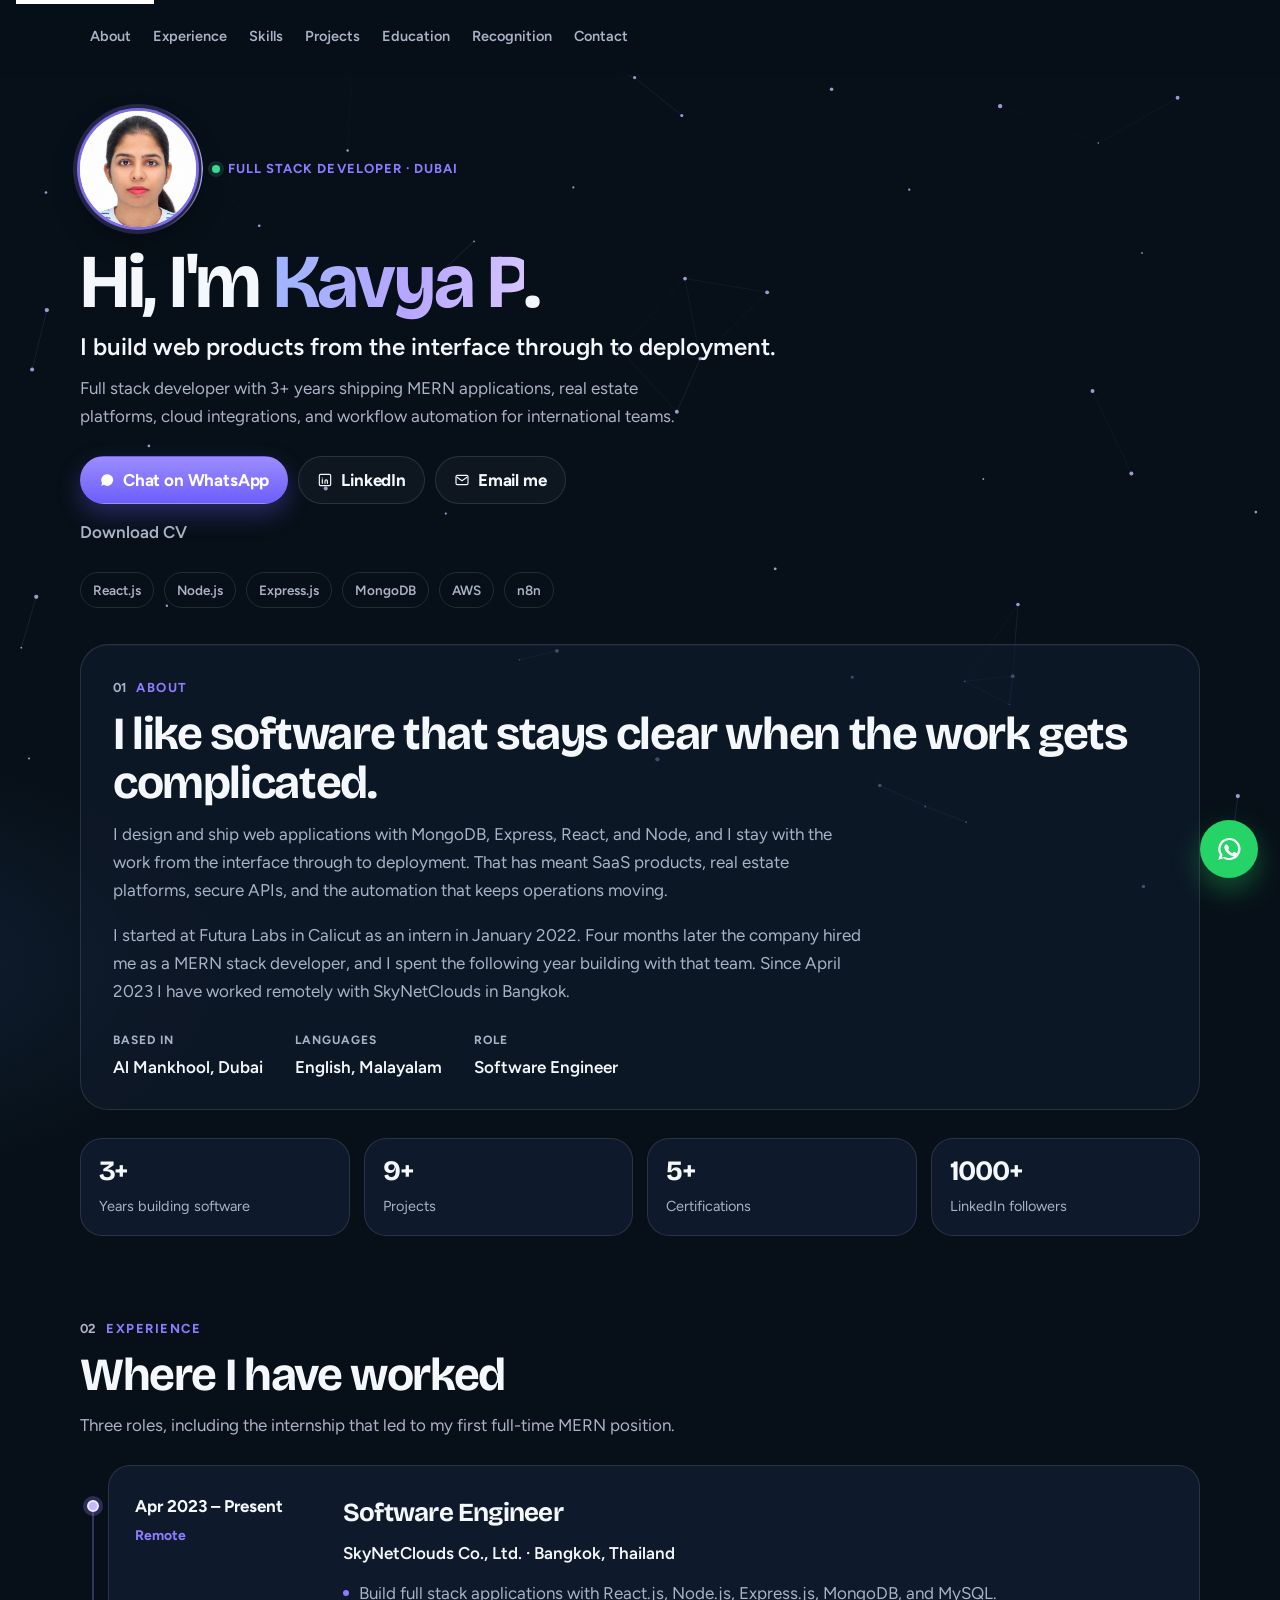
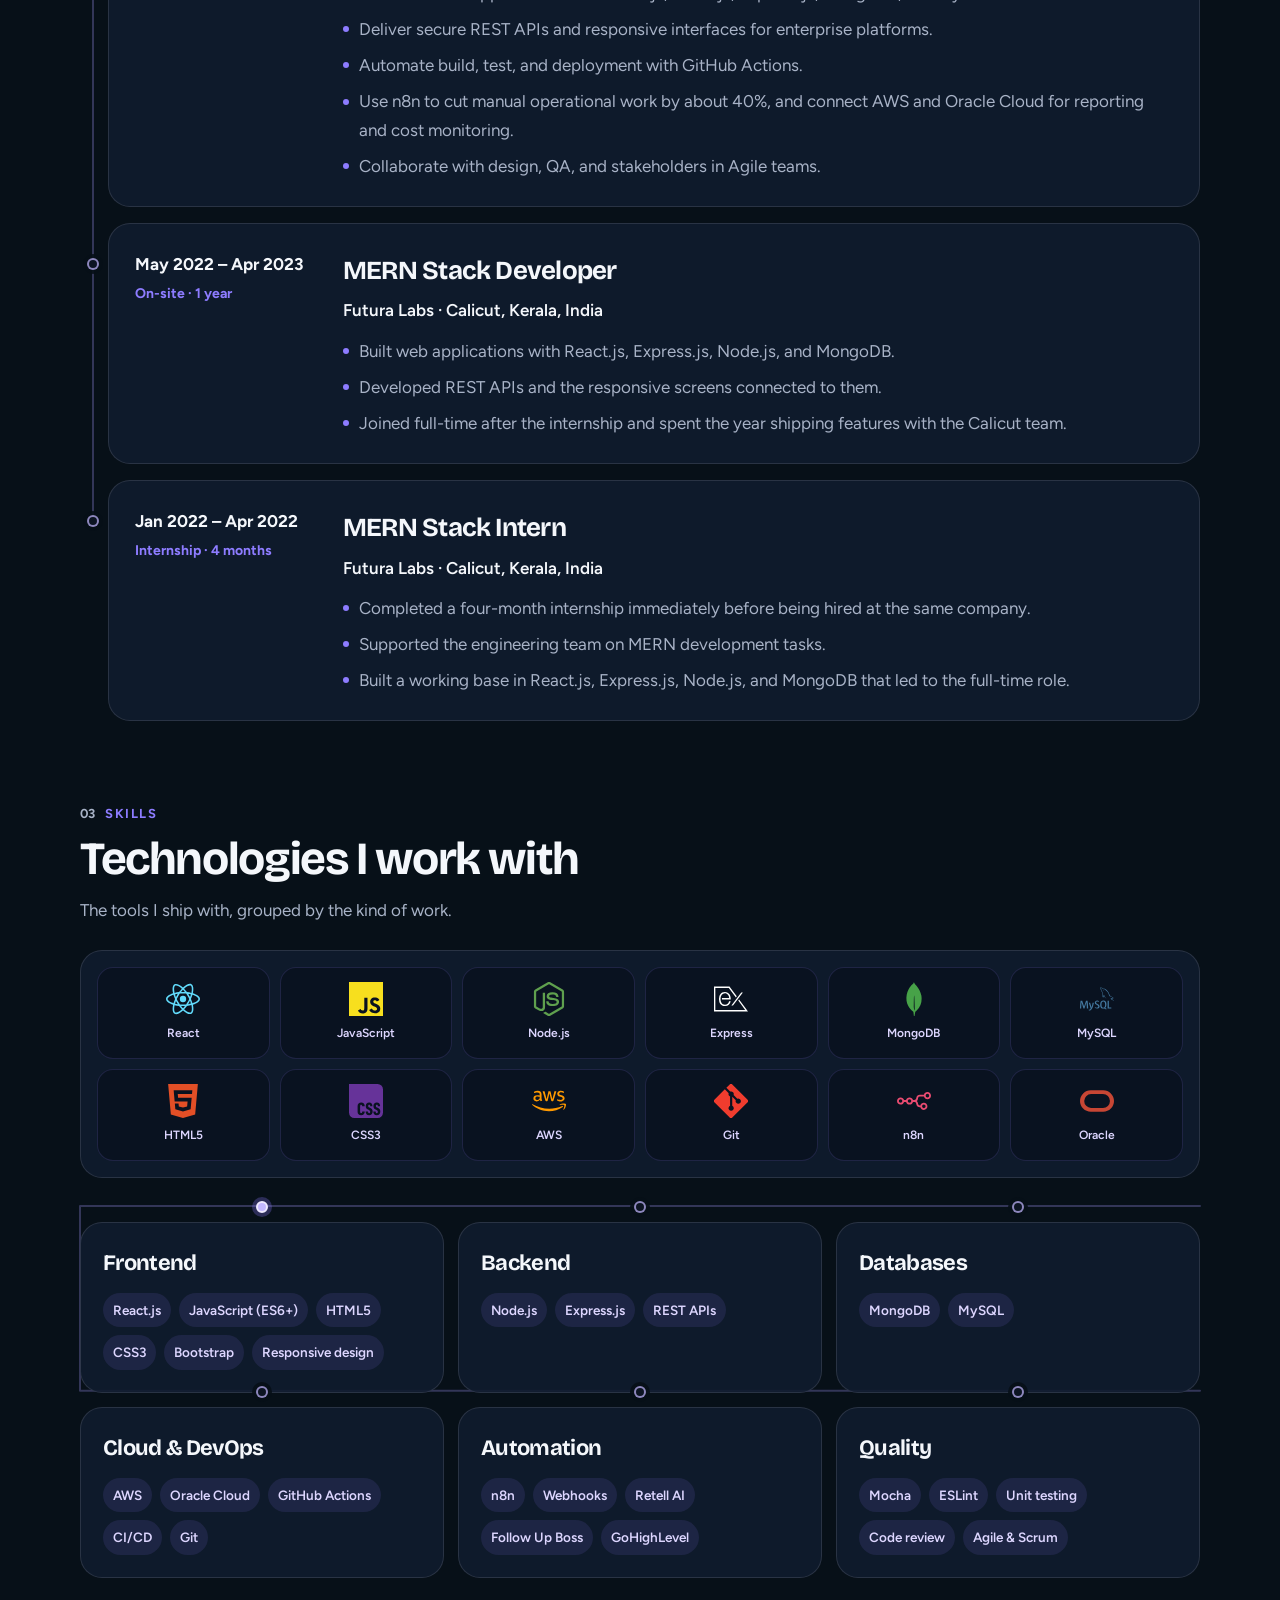
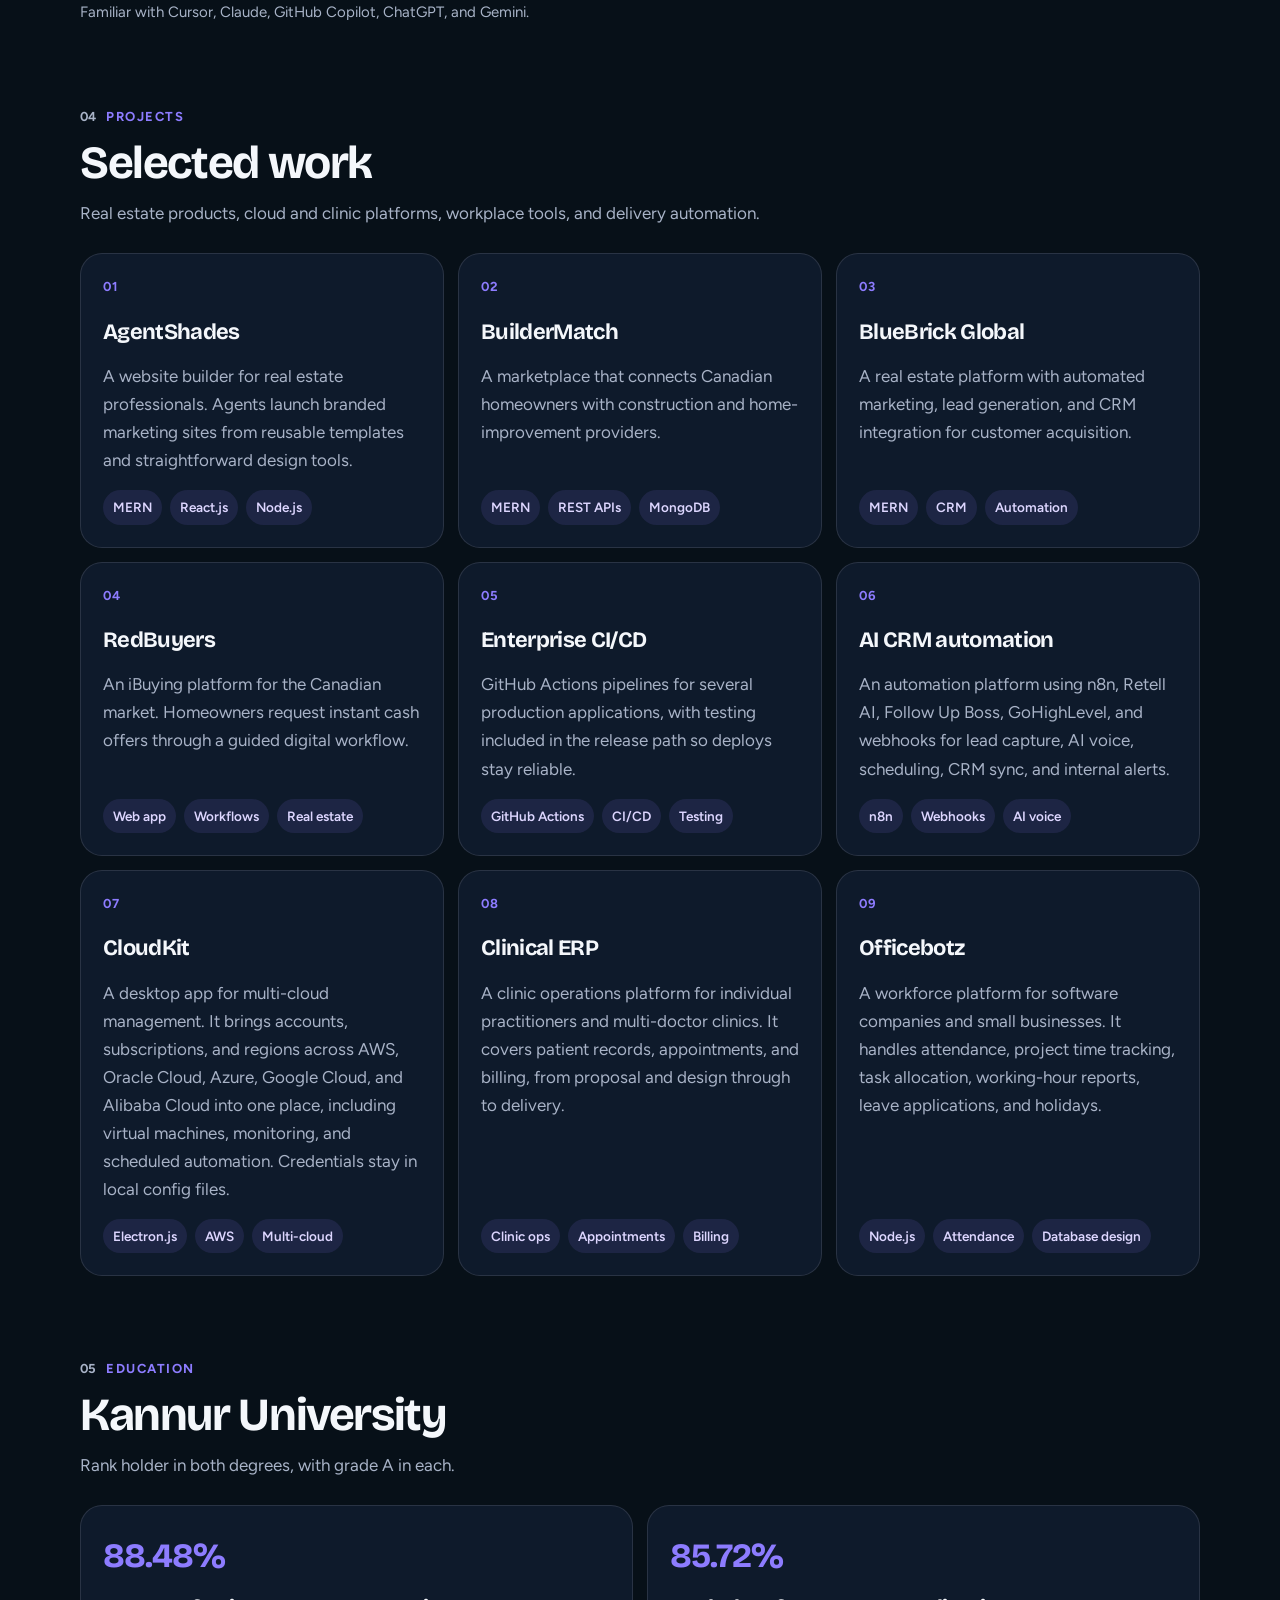
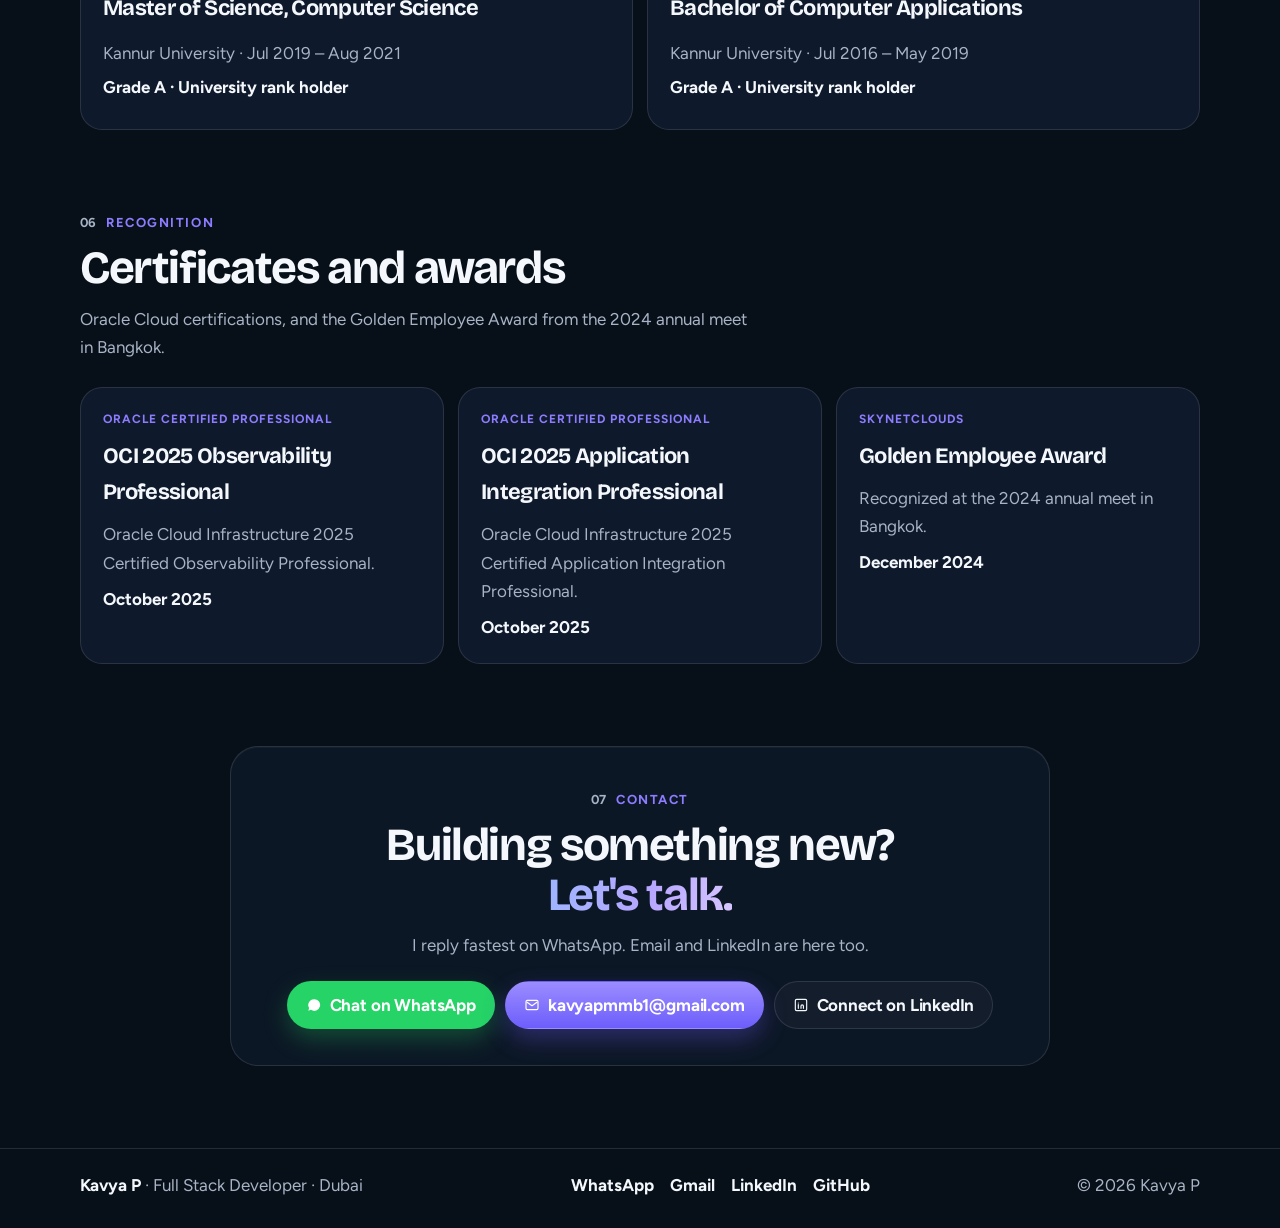
==== index.html @ c007ef3c "Publish Kavya P's portfolio for GitHub Pages." ====
<!DOCTYPE html>
<html lang="en">
<head>
  <meta charset="UTF-8">
  <meta name="viewport" content="width=device-width, initial-scale=1">
  <title>Kavya P · Full Stack Developer in Dubai</title>
  <meta name="description" content="Kavya P is a full stack software engineer in Al Mankhool, Dubai. She builds MERN applications, cloud integrations, CI/CD, and workflow automation.">
  <meta name="author" content="Kavya P">
  <meta name="robots" content="index, follow, max-image-preview:large">
  <meta name="theme-color" content="#071018">
  <meta property="og:type" content="website">
  <meta property="og:locale" content="en_US">
  <meta property="og:title" content="Kavya P · Full Stack Developer in Dubai">
  <meta property="og:description" content="Full stack software engineer in Dubai. MERN applications, cloud integrations, CI/CD, and workflow automation.">
  <meta property="og:image" content="assets/kavya.jpg">
  <meta property="og:image:alt" content="Kavya P, full stack developer based in Dubai">
  <meta property="og:image:width" content="796">
  <meta property="og:image:height" content="1024">
  <meta name="twitter:card" content="summary">
  <meta name="twitter:title" content="Kavya P · Full Stack Developer in Dubai">
  <meta name="twitter:description" content="Full stack software engineer in Dubai. MERN applications, cloud integrations, CI/CD, and workflow automation.">
  <meta name="twitter:image" content="assets/kavya.jpg">
  <meta name="twitter:image:alt" content="Kavya P, full stack developer based in Dubai">
  <link rel="icon" href="assets/favicon.svg" type="image/svg+xml">
  <link rel="preconnect" href="https://fonts.googleapis.com">
  <link rel="preconnect" href="https://fonts.gstatic.com" crossorigin>
  <link href="https://fonts.googleapis.com/css2?family=Bricolage+Grotesque:wght@500;700&family=Figtree:wght@400;500;600;700&display=swap" rel="stylesheet">
  <link rel="stylesheet" href="css/style.css">
  <script type="application/ld+json" id="profile-data">
  {
    "@context": "https://schema.org",
    "@type": "ProfilePage",
    "name": "Kavya P · Full Stack Developer in Dubai",
    "description": "Portfolio of Kavya P, a full stack software engineer in Al Mankhool, Dubai.",
    "mainEntity": {
      "@type": "Person",
      "name": "Kavya P",
      "jobTitle": "Full Stack Developer",
      "email": "kavyapmmb1@gmail.com",
      "url": "https://www.linkedin.com/in/kavya-p-442091219",
      "sameAs": [
        "https://www.linkedin.com/in/kavya-p-442091219",
        "https://github.com/KavyaPMMB"
      ],
      "address": {
        "@type": "PostalAddress",
        "streetAddress": "Al Mankhool",
        "addressLocality": "Dubai",
        "addressCountry": "AE"
      },
      "worksFor": {
        "@type": "Organization",
        "name": "SkyNetClouds Co., Ltd."
      },
      "alumniOf": {
        "@type": "CollegeOrUniversity",
        "name": "Kannur University"
      },
      "knowsAbout": [
        "React.js",
        "Node.js",
        "Express.js",
        "MongoDB",
        "MySQL",
        "AWS",
        "Oracle Cloud",
        "CI/CD",
        "n8n",
        "Cursor",
        "Claude",
        "GitHub Copilot",
        "ChatGPT",
        "Gemini"
      ],
      "hasCredential": [
        {
          "@type": "EducationalOccupationalCredential",
          "name": "Oracle Cloud Infrastructure 2025 Certified Observability Professional",
          "credentialCategory": "Professional certification",
          "recognizedBy": {
            "@type": "Organization",
            "name": "Oracle"
          },
          "dateCreated": "2025-10-13"
        },
        {
          "@type": "EducationalOccupationalCredential",
          "name": "Oracle Cloud Infrastructure 2025 Certified Application Integration Professional",
          "credentialCategory": "Professional certification",
          "recognizedBy": {
            "@type": "Organization",
            "name": "Oracle"
          },
          "dateCreated": "2025-10-23"
        }
      ],
      "award": "Golden Employee Award, SkyNetClouds annual meet, Bangkok, December 2024"
    }
  }
  </script>
  <script>
    (function () {
      var path = location.pathname.replace(/index\.html$/i, "");
      if (path.slice(-1) !== "/") path += "/";
      var site = location.origin + path;
      var image = site + "assets/kavya.jpg";
      var canonical = document.createElement("link");
      canonical.rel = "canonical";
      canonical.href = site;
      document.head.appendChild(canonical);
      var pageUrl = document.createElement("meta");
      pageUrl.setAttribute("property", "og:url");
      pageUrl.content = site;
      document.head.appendChild(pageUrl);
      document.querySelector('meta[property="og:image"]').content = image;
      document.querySelector('meta[name="twitter:image"]').content = image;
      var data = document.getElementById("profile-data");
      if (!data) return;
      var profile = JSON.parse(data.textContent);
      profile.url = site;
      profile.mainEntity.url = site;
      data.textContent = JSON.stringify(profile);
    })();
  </script>
</head>
<body>
  <a class="skip" href="#about">Skip to content</a>
  <canvas id="particles" class="particle-field" aria-hidden="true"></canvas>

  <header class="site-header">
    <div class="wrap header-inner">
      <nav class="nav" aria-label="Primary">
        <button class="nav-toggle" type="button" aria-expanded="false" aria-controls="nav-menu">
          <span class="when-closed">Menu</span>
          <span class="when-open">Close</span>
        </button>
        <div class="nav-links" id="nav-menu">
          <a href="#about">About</a>
          <a href="#experience">Experience</a>
          <a href="#skills">Skills</a>
          <a href="#projects">Projects</a>
          <a href="#education">Education</a>
          <a href="#recognition">Recognition</a>
          <a href="#contact">Contact</a>
        </div>
      </nav>
    </div>
  </header>

  <main id="top">
    <section class="hero wrap">
      <div class="hero-copy">
        <div class="identity">
          <div class="avatar-wrap">
            <span class="portrait-ring" aria-hidden="true"></span>
            <img class="avatar" src="assets/kavya.jpg" alt="Kavya P, full stack developer based in Dubai" width="116" height="116">
          </div>
          <p class="eyebrow"><span class="dot" aria-hidden="true"></span> Full stack developer · Dubai</p>
        </div>
        <h1>Hi, I'm <span class="accent">Kavya P</span>.</h1>
        <p class="lede">I build web products from the interface through to deployment.</p>
        <p class="deck">Full stack developer with 3+ years shipping MERN applications, real estate platforms, cloud integrations, and workflow automation for international teams.</p>
        <div class="cta-row">
          <a class="btn btn-primary" href="https://wa.me/918606932231?text=Hi%20Kavya%2C%20I%20visited%20your%20portfolio%20and%20would%20like%20to%20get%20in%20touch." target="_blank" rel="noopener noreferrer">
            <svg viewBox="0 0 24 24" aria-hidden="true"><path fill="currentColor" d="M12 3.2A8.8 8.8 0 0 0 4.7 16.6L3.4 20.6l4.1-1.3A8.8 8.8 0 1 0 12 3.2zm-2.2 4.9c-.2 0-.5.1-.7.4-.3.3-.9.9-.9 2.1s.9 2.4 1 2.6c.2.2 1.8 2.8 4.4 3.8 2.1.8 2.6.7 3 .6.5-.1 1.4-.6 1.6-1.2.2-.6.2-1.1.1-1.2-.1-.1-.3-.2-.6-.3l-1.5-.7c-.2-.1-.4 0-.6.2l-.6.7c-.1.2-.3.2-.5.1-1-.4-1.8-1.1-2.4-1.8-.4-.5-.8-1.1-.6-1.5l.5-.6c.1-.2.1-.3 0-.5l-.7-1.6c-.2-.4-.4-.4-.6-.4z"/></svg>
            Chat on WhatsApp
          </a>
          <a class="btn btn-ghost" href="https://www.linkedin.com/in/kavya-p-442091219" target="_blank" rel="noopener noreferrer">
            <svg viewBox="0 0 24 24" aria-hidden="true"><rect x="3.5" y="3.5" width="17" height="17" rx="2" fill="none" stroke="currentColor" stroke-width="1.75"/><circle cx="8" cy="9" r="0.9" fill="currentColor"/><path d="M8 11.5V17M12 17v-3.4a1.8 1.8 0 0 1 3.6 0V17" fill="none" stroke="currentColor" stroke-width="1.75" stroke-linecap="round"/></svg>
            LinkedIn
          </a>
          <a class="btn btn-ghost" href="https://mail.google.com/mail/?view=cm&amp;fs=1&amp;to=kavyapmmb1@gmail.com&amp;su=Hello%20from%20your%20portfolio&amp;body=Hi%20Kavya%2C%0A%0AI%20visited%20your%20portfolio%20and%20would%20like%20to%20get%20in%20touch." target="_blank" rel="noopener noreferrer">
            <svg viewBox="0 0 24 24" aria-hidden="true"><rect x="3" y="5" width="18" height="14" rx="2" fill="none" stroke="currentColor" stroke-width="1.75"/><path d="M4 7.5 12 13l8-5.5" fill="none" stroke="currentColor" stroke-width="1.75" stroke-linejoin="round"/></svg>
            Email me
          </a>
        </div>
        <p class="cv-link"><a href="assets/Kavya-P-Resume.pdf" download="Kavya-P-Resume.pdf">Download CV</a></p>
        <ul class="tech-row" aria-label="Core technologies">
          <li>React.js</li>
          <li>Node.js</li>
          <li>Express.js</li>
          <li>MongoDB</li>
          <li>AWS</li>
          <li>n8n</li>
        </ul>
      </div>
    </section>

    <section class="band" id="about">
      <div class="wrap">
        <article class="about-story">
          <p class="section-label"><span>01</span> About</p>
          <h2>I like software that stays clear when the work gets complicated.</h2>
          <div class="about-copy">
            <p>I design and ship web applications with MongoDB, Express, React, and Node, and I stay with the work from the interface through to deployment. That has meant SaaS products, real estate platforms, secure APIs, and the automation that keeps operations moving.</p>
            <p>I started at Futura Labs in Calicut as an intern in January 2022. Four months later the company hired me as a MERN stack developer, and I spent the following year building with that team. Since April 2023 I have worked remotely with SkyNetClouds in Bangkok.</p>
          </div>
          <ul class="about-meta">
            <li><span>Based in</span> Al Mankhool, Dubai</li>
            <li><span>Languages</span> English, Malayalam</li>
              <li><span>Role</span> Software Engineer</li>
          </ul>
        </article>
        <div class="stats" aria-label="Highlights">
          <article>
            <strong>3+</strong>
            <span>Years building software</span>
          </article>
          <article>
            <strong>9+</strong>
            <span>Projects</span>
          </article>
          <article>
            <strong>5+</strong>
            <span>Certifications</span>
          </article>
          <a class="stat-link" href="https://www.linkedin.com/in/kavya-p-442091219" target="_blank" rel="noopener noreferrer">
            <strong>1000+</strong>
            <span>LinkedIn followers</span>
          </a>
        </div>
      </div>
    </section>

    <section class="wrap section" id="experience">
      <div class="section-head">
        <p class="section-label"><span>02</span> Experience</p>
        <h2>Where I have worked</h2>
        <p>Three roles, including the internship that led to my first full-time MERN position.</p>
      </div>

      <div class="timeline">
        <svg class="timeline-svg" aria-hidden="true"></svg>
        <ol class="jobs">
        <li class="job">
          <span class="job-node" aria-hidden="true"></span>
          <div class="job-meta">
            <p class="job-date">Apr 2023 – Present</p>
            <p class="job-mode">Remote</p>
          </div>
          <div>
            <h3>Software Engineer</h3>
            <p class="org">SkyNetClouds Co., Ltd. · Bangkok, Thailand</p>
            <ul>
              <li>Build full stack applications with React.js, Node.js, Express.js, MongoDB, and MySQL.</li>
              <li>Deliver secure REST APIs and responsive interfaces for enterprise platforms.</li>
              <li>Automate build, test, and deployment with GitHub Actions.</li>
              <li>Use n8n to cut manual operational work by about 40%, and connect AWS and Oracle Cloud for reporting and cost monitoring.</li>
              <li>Collaborate with design, QA, and stakeholders in Agile teams.</li>
            </ul>
          </div>
        </li>
        <li class="job">
          <span class="job-node" aria-hidden="true"></span>
          <div class="job-meta">
            <p class="job-date">May 2022 – Apr 2023</p>
            <p class="job-mode">On-site · 1 year</p>
          </div>
          <div>
            <h3>MERN Stack Developer</h3>
            <p class="org">Futura Labs · Calicut, Kerala, India</p>
            <ul>
              <li>Built web applications with React.js, Express.js, Node.js, and MongoDB.</li>
              <li>Developed REST APIs and the responsive screens connected to them.</li>
              <li>Joined full-time after the internship and spent the year shipping features with the Calicut team.</li>
            </ul>
          </div>
        </li>
        <li class="job">
          <span class="job-node" aria-hidden="true"></span>
          <div class="job-meta">
            <p class="job-date">Jan 2022 – Apr 2022</p>
            <p class="job-mode">Internship · 4 months</p>
          </div>
          <div>
            <h3>MERN Stack Intern</h3>
            <p class="org">Futura Labs · Calicut, Kerala, India</p>
            <ul>
              <li>Completed a four-month internship immediately before being hired at the same company.</li>
              <li>Supported the engineering team on MERN development tasks.</li>
              <li>Built a working base in React.js, Express.js, Node.js, and MongoDB that led to the full-time role.</li>
            </ul>
          </div>
        </li>
        </ol>
      </div>
    </section>

    <section class="wrap section" id="skills">
      <div class="section-head">
        <p class="section-label"><span>03</span> Skills</p>
        <h2>Technologies I work with</h2>
        <p>The tools I ship with, grouped by the kind of work.</p>
      </div>
      <ul class="tech-tiles" aria-label="Technology symbols">
          <li>
            <svg viewBox="0 0 24 24" aria-hidden="true"><path fill="#61DAFB" d="M14.23 12.004a2.236 2.236 0 0 1-2.235 2.236 2.236 2.236 0 0 1-2.236-2.236 2.236 2.236 0 0 1 2.235-2.236 2.236 2.236 0 0 1 2.236 2.236zm2.648-10.69c-1.346 0-3.107.96-4.888 2.622-1.78-1.653-3.542-2.602-4.887-2.602-.41 0-.783.093-1.106.278-1.375.793-1.683 3.264-.973 6.365C1.98 8.917 0 10.42 0 12.004c0 1.59 1.99 3.097 5.043 4.03-.704 3.113-.39 5.588.988 6.38.32.187.69.275 1.102.275 1.345 0 3.107-.96 4.888-2.624 1.78 1.654 3.542 2.603 4.887 2.603.41 0 .783-.09 1.106-.275 1.374-.792 1.683-3.263.973-6.365C22.02 15.096 24 13.59 24 12.004c0-1.59-1.99-3.097-5.043-4.032.704-3.11.39-5.587-.988-6.38-.318-.184-.688-.277-1.092-.278zm-.005 1.09v.006c.225 0 .406.044.558.127.666.382.955 1.835.73 3.704-.054.46-.142.945-.25 1.44-.96-.236-2.006-.417-3.107-.534-.66-.905-1.345-1.727-2.035-2.447 1.592-1.48 3.087-2.292 4.105-2.295zm-9.77.02c1.012 0 2.514.808 4.11 2.28-.686.72-1.37 1.537-2.02 2.442-1.107.117-2.154.298-3.113.538-.112-.49-.195-.964-.254-1.42-.23-1.868.054-3.32.714-3.707.19-.09.4-.127.563-.132zm4.882 3.05c.455.468.91.992 1.36 1.564-.44-.02-.89-.034-1.345-.034-.46 0-.915.01-1.36.034.44-.572.895-1.096 1.345-1.565zM12 8.1c.74 0 1.477.034 2.202.093.406.582.802 1.203 1.183 1.86.372.64.71 1.29 1.018 1.946-.308.655-.646 1.31-1.013 1.95-.38.66-.773 1.288-1.18 1.87-.728.063-1.466.098-2.21.098-.74 0-1.477-.035-2.202-.093-.406-.582-.802-1.204-1.183-1.86-.372-.64-.71-1.29-1.018-1.946.303-.657.646-1.313 1.013-1.954.38-.66.773-1.286 1.18-1.868.728-.064 1.466-.098 2.21-.098zm-3.635.254c-.24.377-.48.763-.704 1.16-.225.39-.435.782-.635 1.174-.265-.656-.49-1.31-.676-1.947.64-.15 1.315-.283 2.015-.386zm7.26 0c.695.103 1.365.23 2.006.387-.18.632-.405 1.282-.66 1.933-.2-.39-.41-.783-.64-1.174-.225-.392-.465-.774-.705-1.146zm3.063.675c.484.15.944.317 1.375.498 1.732.74 2.852 1.708 2.852 2.476-.005.768-1.125 1.74-2.857 2.475-.42.18-.88.342-1.355.493-.28-.958-.646-1.956-1.1-2.98.45-1.017.81-2.01 1.085-2.964zm-13.395.004c.278.96.645 1.957 1.1 2.98-.45 1.017-.812 2.01-1.086 2.964-.484-.15-.944-.318-1.37-.5-1.732-.737-2.852-1.706-2.852-2.474 0-.768 1.12-1.742 2.852-2.476.42-.18.88-.342 1.356-.494zm11.678 4.28c.265.657.49 1.312.676 1.948-.64.157-1.316.29-2.016.39.24-.375.48-.762.705-1.158.225-.39.435-.788.636-1.18zm-9.945.02c.2.392.41.783.64 1.175.23.39.465.772.705 1.143-.695-.102-1.365-.23-2.006-.386.18-.63.406-1.282.66-1.933zM17.92 16.32c.112.493.2.968.254 1.423.23 1.868-.054 3.32-.714 3.708-.147.09-.338.128-.563.128-1.012 0-2.514-.807-4.11-2.28.686-.72 1.37-1.536 2.02-2.44 1.107-.118 2.154-.3 3.113-.54zm-11.83.01c.96.234 2.006.415 3.107.532.66.905 1.345 1.727 2.035 2.446-1.595 1.483-3.092 2.295-4.11 2.295-.22-.005-.406-.05-.553-.132-.666-.38-.955-1.834-.73-3.703.054-.46.142-.944.25-1.438zm4.56.64c.44.02.89.034 1.345.034.46 0 .915-.01 1.36-.034-.44.572-.895 1.095-1.345 1.565-.455-.47-.91-.993-1.36-1.565z"/></svg>
            <span>React</span>
          </li>
          <li>
            <svg viewBox="0 0 24 24" aria-hidden="true"><path fill="#F7DF1E" d="M0 0h24v24H0V0zm22.034 18.276c-.175-1.095-.888-2.015-3.003-2.873-.736-.345-1.554-.585-1.797-1.14-.091-.33-.105-.51-.046-.705.15-.646.915-.84 1.515-.66.39.12.75.42.976.9 1.034-.676 1.034-.676 1.755-1.125-.27-.42-.404-.601-.586-.78-.63-.705-1.469-1.065-2.834-1.034l-.705.089c-.676.165-1.32.525-1.71 1.005-1.14 1.291-.811 3.541.569 4.471 1.365 1.02 3.361 1.244 3.616 2.205.24 1.17-.87 1.545-1.966 1.41-.811-.18-1.26-.586-1.755-1.336l-1.83 1.051c.21.48.45.689.81 1.109 1.74 1.756 6.09 1.666 6.871-1.004.029-.09.24-.705.074-1.65l.046.067zm-8.983-7.245h-2.248c0 1.938-.009 3.864-.009 5.805 0 1.232.063 2.363-.138 2.711-.33.689-1.18.601-1.566.48-.396-.196-.597-.466-.83-.855-.063-.105-.11-.196-.127-.196l-1.825 1.125c.305.63.75 1.172 1.324 1.517.855.51 2.004.675 3.207.405.783-.226 1.458-.691 1.811-1.411.51-.93.402-2.07.397-3.346.012-2.054 0-4.109 0-6.179l.004-.056z"/></svg>
            <span>JavaScript</span>
          </li>
          <li>
            <svg viewBox="0 0 24 24" aria-hidden="true"><path fill="#5FA04E" d="M11.998,24c-0.321,0-0.641-0.084-0.922-0.247l-2.936-1.737c-0.438-0.245-0.224-0.332-0.08-0.383 c0.585-0.203,0.703-0.25,1.328-0.604c0.065-0.037,0.151-0.023,0.218,0.017l2.256,1.339c0.082,0.045,0.197,0.045,0.272,0l8.795-5.076 c0.082-0.047,0.134-0.141,0.134-0.238V6.921c0-0.099-0.053-0.192-0.137-0.242l-8.791-5.072c-0.081-0.047-0.189-0.047-0.271,0 L3.075,6.68C2.99,6.729,2.936,6.825,2.936,6.921v10.15c0,0.097,0.054,0.189,0.139,0.235l2.409,1.392 c1.307,0.654,2.108-0.116,2.108-0.89V7.787c0-0.142,0.114-0.253,0.256-0.253h1.115c0.139,0,0.255,0.112,0.255,0.253v10.021 c0,1.745-0.95,2.745-2.604,2.745c-0.508,0-0.909,0-2.026-0.551L2.28,18.675c-0.57-0.329-0.922-0.945-0.922-1.604V6.921 c0-0.659,0.353-1.275,0.922-1.603l8.795-5.082c0.557-0.315,1.296-0.315,1.848,0l8.794,5.082c0.57,0.329,0.924,0.944,0.924,1.603 v10.15c0,0.659-0.354,1.273-0.924,1.604l-8.794,5.078C12.643,23.916,12.324,24,11.998,24z M19.099,13.993 c0-1.9-1.284-2.406-3.987-2.763c-2.731-0.361-3.009-0.548-3.009-1.187c0-0.528,0.235-1.233,2.258-1.233 c1.807,0,2.473,0.389,2.747,1.607c0.024,0.115,0.129,0.199,0.247,0.199h1.141c0.071,0,0.138-0.031,0.186-0.081 c0.048-0.054,0.074-0.123,0.067-0.196c-0.177-2.098-1.571-3.076-4.388-3.076c-2.508,0-4.004,1.058-4.004,2.833 c0,1.925,1.488,2.457,3.895,2.695c2.88,0.282,3.103,0.703,3.103,1.269c0,0.983-0.789,1.402-2.642,1.402 c-2.327,0-2.839-0.584-3.011-1.742c-0.02-0.124-0.126-0.215-0.253-0.215h-1.137c-0.141,0-0.254,0.112-0.254,0.253 c0,1.482,0.806,3.248,4.655,3.248C17.501,17.007,19.099,15.91,19.099,13.993z"/></svg>
            <span>Node.js</span>
          </li>
          <li>
            <svg viewBox="0 0 24 24" aria-hidden="true"><path fill="#FFFFFF" d="M12.262 16.666h1.146l6.975-9.325H19.22zm9.778 1.441v.004l-4.334-5.706-.557.74 4.873 6.682H.945V4.173h9.505l5.026 6.7.574-.772-4.374-5.928h.003l-.719-.945H0v17.544h24zM10.917 8.705a3.8 3.8 0 0 0-1.292-1.183q-.796-.45-1.916-.45c-.746 0-1.37.14-1.906.424a3.76 3.76 0 0 0-1.31 1.12 4.9 4.9 0 0 0-.75 1.581 7.17 7.17 0 0 0 0 3.696c.148.567.402 1.101.75 1.573a3.5 3.5 0 0 0 1.31 1.066q.803.39 1.906.389 1.77 0 2.739-.868.966-.867 1.328-2.457h-1.139q-.271 1.084-.977 1.734-.704.651-1.952.65-.812 0-1.392-.342a3.1 3.1 0 0 1-.957-.869 3.5 3.5 0 0 1-.551-1.182 5 5 0 0 1-.17-1.133 9 9 0 0 0-.015-.286 4.5 4.5 0 0 1 .015-.829c.047-.418.147-.83.296-1.223A3.7 3.7 0 0 1 5.54 9.05a2.9 2.9 0 0 1 .922-.742q.541-.28 1.246-.28c.47 0 .869.093 1.23.28q.541.281.922.742.379.461.587 1.057t.225 1.246H5.625l.004.957h6.182a7.3 7.3 0 0 0-.18-1.924 4.9 4.9 0 0 0-.715-1.68z"/></svg>
            <span>Express</span>
          </li>
          <li>
            <svg viewBox="0 0 24 24" aria-hidden="true"><path fill="#47A248" d="M17.193 9.555c-1.264-5.58-4.252-7.414-4.573-8.115-.28-.394-.53-.954-.735-1.44-.036.495-.055.685-.523 1.184-.723.566-4.438 3.682-4.74 10.02-.282 5.912 4.27 9.435 4.888 9.884l.07.05A73.49 73.49 0 0 1 11.91 24h.481c.114-1.032.284-2.056.51-3.07.417-.296.604-.463.85-.693a11.342 11.342 0 0 0 3.639-8.464c.01-.814-.103-1.662-.197-2.218zm-5.336 8.195s0-8.291.275-8.29c.213 0 .49 10.695.49 10.695-.381-.045-.765-1.76-.765-2.405z"/></svg>
            <span>MongoDB</span>
          </li>
          <li>
            <svg viewBox="0 0 24 24" aria-hidden="true"><path fill="#4479A1" d="M16.405 5.501c-.115 0-.193.014-.274.033v.013h.014c.054.104.146.18.214.273.054.107.1.214.154.32l.014-.015c.094-.066.14-.172.14-.333-.04-.047-.046-.094-.08-.14-.04-.067-.126-.1-.18-.153zM5.77 18.695h-.927a50.854 50.854 0 0 0-.27-4.41h-.008l-1.41 4.41H2.45l-1.4-4.41h-.01a72.892 72.892 0 0 0-.195 4.41H0c.055-1.966.192-3.81.41-5.53h1.15l1.335 4.064h.008l1.347-4.064h1.095c.242 2.015.384 3.86.428 5.53zm4.017-4.08c-.378 2.045-.876 3.533-1.492 4.46-.482.716-1.01 1.073-1.583 1.073-.153 0-.34-.046-.566-.138v-.494c.11.017.24.026.386.026.268 0 .483-.075.647-.222.197-.18.295-.382.295-.605 0-.155-.077-.47-.23-.944L6.23 14.615h.91l.727 2.36c.164.536.233.91.205 1.123.4-1.064.678-2.227.835-3.483zm12.325 4.08h-2.63v-5.53h.885v4.85h1.745zm-3.32.135-1.016-.5c.09-.076.177-.158.255-.25.433-.506.648-1.258.648-2.253 0-1.83-.718-2.746-2.155-2.746-.704 0-1.254.232-1.65.697-.43.508-.646 1.256-.646 2.245 0 .972.19 1.686.574 2.14.35.41.877.615 1.583.615.264 0 .506-.033.725-.098l1.325.772.36-.622zM15.5 17.588c-.225-.36-.337-.94-.337-1.736 0-1.393.424-2.09 1.27-2.09.443 0 .77.167.977.5.224.362.336.936.336 1.723 0 1.404-.424 2.108-1.27 2.108-.445 0-.77-.167-.978-.5zm-1.658-.425c0 .47-.172.856-.516 1.156-.344.3-.803.45-1.384.45-.543 0-1.064-.172-1.573-.515l.237-.476c.438.22.833.328 1.19.328.332 0 .593-.073.783-.22a.754.754 0 0 0 .3-.615c0-.33-.23-.61-.648-.845-.388-.213-1.163-.657-1.163-.657-.422-.307-.632-.636-.632-1.177 0-.45.157-.81.47-1.085.315-.278.72-.415 1.22-.415.512 0 .98.136 1.4.41l-.213.476a2.726 2.726 0 0 0-1.064-.23c-.283 0-.502.068-.654.206a.685.685 0 0 0-.248.524c0 .328.234.61.666.85.393.215 1.187.67 1.187.67.433.305.648.63.648 1.168zm9.382-5.852c-.535-.014-.95.04-1.297.188-.1.04-.26.04-.274.167.055.053.063.14.11.214.08.134.218.313.346.407.14.11.28.216.427.31.26.16.555.255.81.416.145.094.293.213.44.313.073.05.12.14.214.172v-.02c-.046-.06-.06-.147-.105-.214-.067-.067-.134-.127-.2-.193a3.223 3.223 0 0 0-.695-.675c-.214-.146-.682-.35-.77-.595l-.013-.014c.146-.013.32-.066.46-.106.227-.06.435-.047.67-.106.106-.027.213-.06.32-.094v-.06c-.12-.12-.21-.283-.334-.395a8.867 8.867 0 0 0-1.104-.823c-.21-.134-.476-.22-.697-.334-.08-.04-.214-.06-.26-.127-.12-.146-.19-.34-.275-.514a17.69 17.69 0 0 1-.547-1.163c-.12-.262-.193-.523-.34-.763-.69-1.137-1.437-1.826-2.586-2.5-.247-.14-.543-.2-.856-.274-.167-.008-.334-.02-.5-.027-.11-.047-.216-.174-.31-.235-.38-.24-1.364-.76-1.644-.072-.18.434.267.862.422 1.082.115.153.26.328.34.5.047.116.06.235.107.356.106.294.207.622.347.897.073.14.153.287.247.413.054.073.146.107.167.227-.094.136-.1.334-.154.5-.24.757-.146 1.693.194 2.25.107.166.362.534.703.393.3-.12.234-.5.32-.835.02-.08.007-.133.048-.187v.015c.094.188.188.367.274.555.206.328.566.668.867.895.16.12.287.328.487.402v-.02h-.015c-.043-.058-.1-.086-.154-.133a3.445 3.445 0 0 1-.35-.4 8.76 8.76 0 0 1-.747-1.218c-.11-.21-.202-.436-.29-.643-.04-.08-.04-.2-.107-.24-.1.146-.247.273-.32.453-.127.288-.14.642-.188 1.01-.027.007-.014 0-.027.014-.214-.052-.287-.274-.367-.46-.2-.475-.233-1.238-.06-1.785.047-.14.247-.582.167-.716-.042-.127-.174-.2-.247-.303a2.478 2.478 0 0 1-.24-.427c-.16-.374-.24-.788-.414-1.162-.08-.173-.22-.354-.334-.513-.127-.18-.267-.307-.368-.52-.033-.073-.08-.194-.027-.274.014-.054.042-.075.094-.09.088-.072.335.022.422.062.247.1.455.194.662.334.094.066.195.193.315.226h.14c.214.047.455.014.655.073.355.114.675.28.962.46a5.953 5.953 0 0 1 2.085 2.286c.08.154.115.295.188.455.14.33.313.663.455.982.14.315.275.636.476.897.1.14.502.213.682.286.133.06.34.115.46.188.23.14.454.3.67.454.11.076.443.243.463.378z"/></svg>
            <span>MySQL</span>
          </li>
          <li>
            <svg viewBox="0 0 24 24" aria-hidden="true"><path fill="#E34F26" d="M1.5 0h21l-1.91 21.563L11.977 24l-8.564-2.438L1.5 0zm7.031 9.75-.232-2.718 10.059.003.23-2.622L5.412 4.41l.698 8.01h9.126l-.326 3.426-2.91.804-2.955-.81-.188-2.11H6.248l.33 4.171L12 19.351l5.379-1.443.744-8.157H8.531z"/></svg>
            <span>HTML5</span>
          </li>
          <li>
            <svg viewBox="0 0 24 24" aria-hidden="true"><path fill="#663399" d="M0 0v20.16A3.84 3.84 0 0 0 3.84 24h16.32A3.84 3.84 0 0 0 24 20.16V3.84A3.84 3.84 0 0 0 20.16 0Zm14.256 13.08c1.56 0 2.28 1.08 2.304 2.64h-1.608c.024-.288-.048-.6-.144-.84-.096-.192-.288-.264-.552-.264-.456 0-.696.264-.696.84-.024.576.288.888.768 1.08.72.288 1.608.744 1.92 1.296q.432.648.432 1.656c0 1.608-.912 2.592-2.496 2.592-1.656 0-2.4-1.032-2.424-2.688h1.68c0 .792.264 1.176.792 1.176.264 0 .456-.072.552-.24.192-.312.24-1.176-.048-1.512-.312-.408-.912-.6-1.32-.816q-.828-.396-1.224-.936c-.24-.36-.36-.888-.36-1.536 0-1.44.936-2.472 2.424-2.448m5.4 0c1.584 0 2.304 1.08 2.328 2.64h-1.608c0-.288-.048-.6-.168-.84-.096-.192-.264-.264-.528-.264-.48 0-.72.264-.72.84s.288.888.792 1.08c.696.288 1.608.744 1.92 1.296.264.432.408.984.408 1.656.024 1.608-.888 2.592-2.472 2.592-1.68 0-2.424-1.056-2.448-2.688h1.68c0 .744.264 1.176.792 1.176.264 0 .456-.072.552-.24.216-.312.264-1.176-.048-1.512-.288-.408-.888-.6-1.32-.816-.552-.264-.96-.576-1.2-.936s-.36-.888-.36-1.536c-.024-1.44.912-2.472 2.4-2.448m-11.031.018c.711-.006 1.419.198 1.839.63.432.432.672 1.128.648 1.992H9.336c.024-.456-.096-.792-.432-.96-.312-.144-.768-.048-.888.24-.12.264-.192.576-.168.864v3.504c0 .744.264 1.128.768 1.128a.65.65 0 0 0 .552-.264c.168-.24.192-.552.168-.84h1.776c.096 1.632-.984 2.712-2.568 2.688-1.536 0-2.496-.864-2.472-2.472v-4.032c0-.816.24-1.44.696-1.848.432-.408 1.146-.624 1.857-.63"/></svg>
            <span>CSS3</span>
          </li>
          <li>
            <svg viewBox="0 0 24 24" aria-hidden="true"><path fill="#FF9900" d="M6.763 10.036c0 .296.032.535.088.71.064.176.144.368.256.576.04.063.056.127.056.183 0 .08-.048.16-.152.24l-.503.335a.383.383 0 0 1-.208.072c-.08 0-.16-.04-.239-.112a2.47 2.47 0 0 1-.287-.375 6.18 6.18 0 0 1-.248-.471c-.622.734-1.405 1.101-2.347 1.101-.67 0-1.205-.191-1.596-.574-.391-.384-.59-.894-.59-1.533 0-.678.239-1.23.726-1.644.487-.415 1.133-.623 1.955-.623.272 0 .551.024.846.064.296.04.6.104.918.176v-.583c0-.607-.127-1.03-.375-1.277-.255-.248-.686-.367-1.3-.367-.28 0-.568.031-.863.103-.295.072-.583.16-.862.272a2.287 2.287 0 0 1-.28.104.488.488 0 0 1-.127.023c-.112 0-.168-.08-.168-.247v-.391c0-.128.016-.224.056-.28a.597.597 0 0 1 .224-.167c.279-.144.614-.264 1.005-.36a4.84 4.84 0 0 1 1.246-.151c.95 0 1.644.216 2.091.647.439.43.662 1.085.662 1.963v2.586zm-3.24 1.214c.263 0 .534-.048.822-.144.287-.096.543-.271.758-.51.128-.152.224-.32.272-.512.047-.191.08-.423.08-.694v-.335a6.66 6.66 0 0 0-.735-.136 6.02 6.02 0 0 0-.75-.048c-.535 0-.926.104-1.19.32-.263.215-.39.518-.39.917 0 .375.095.655.295.846.191.2.47.296.838.296zm6.41.862c-.144 0-.24-.024-.304-.08-.064-.048-.12-.16-.168-.311L7.586 5.55a1.398 1.398 0 0 1-.072-.32c0-.128.064-.2.191-.2h.783c.151 0 .255.025.31.08.065.048.113.16.16.312l1.342 5.284 1.245-5.284c.04-.16.088-.264.151-.312a.549.549 0 0 1 .32-.08h.638c.152 0 .256.025.32.08.063.048.12.16.151.312l1.261 5.348 1.381-5.348c.048-.16.104-.264.16-.312a.52.52 0 0 1 .311-.08h.743c.127 0 .2.065.2.2 0 .04-.009.08-.017.128a1.137 1.137 0 0 1-.056.2l-1.923 6.17c-.048.16-.104.263-.168.311a.51.51 0 0 1-.303.08h-.687c-.151 0-.255-.024-.32-.08-.063-.056-.119-.16-.15-.32l-1.238-5.148-1.23 5.14c-.04.16-.087.264-.15.32-.065.056-.177.08-.32.08zm10.256.215c-.415 0-.83-.048-1.229-.143-.399-.096-.71-.2-.918-.32-.128-.071-.215-.151-.247-.223a.563.563 0 0 1-.048-.224v-.407c0-.167.064-.247.183-.247.048 0 .096.008.144.024.048.016.12.048.2.08.271.12.566.215.878.279.319.064.63.096.95.096.502 0 .894-.088 1.165-.264a.86.86 0 0 0 .415-.758.777.777 0 0 0-.215-.559c-.144-.151-.416-.287-.807-.415l-1.157-.36c-.583-.183-1.014-.454-1.277-.813a1.902 1.902 0 0 1-.4-1.158c0-.335.073-.63.216-.886.144-.255.335-.479.575-.654.24-.184.51-.32.83-.415.32-.096.655-.136 1.006-.136.175 0 .359.008.535.032.183.024.35.056.518.088.16.04.312.08.455.127.144.048.256.096.336.144a.69.69 0 0 1 .24.2.43.43 0 0 1 .071.263v.375c0 .168-.064.256-.184.256a.83.83 0 0 1-.303-.096 3.652 3.652 0 0 0-1.532-.311c-.455 0-.815.071-1.062.223-.248.152-.375.383-.375.71 0 .224.08.416.24.567.159.152.454.304.877.44l1.134.358c.574.184.99.44 1.237.767.247.327.367.702.367 1.117 0 .343-.072.655-.207.926-.144.272-.336.511-.583.703-.248.2-.543.343-.886.447-.36.111-.734.167-1.142.167zM21.698 16.207c-2.626 1.94-6.442 2.969-9.722 2.969-4.598 0-8.74-1.7-11.87-4.526-.247-.223-.024-.527.272-.351 3.384 1.963 7.559 3.153 11.877 3.153 2.914 0 6.114-.607 9.06-1.852.439-.2.814.287.383.607zM22.792 14.961c-.336-.43-2.22-.207-3.074-.103-.255.032-.295-.192-.063-.36 1.5-1.053 3.967-.75 4.254-.399.287.36-.08 2.826-1.485 4.007-.215.184-.423.088-.327-.151.32-.79 1.03-2.57.695-2.994z"/></svg>
            <span>AWS</span>
          </li>
          <li>
            <svg viewBox="0 0 24 24" aria-hidden="true"><path fill="#F03C2E" d="M13.09 23.549a1.54 1.54 0 0 1-2.18 0L.451 13.089a1.54 1.54 0 0 1 0-2.179l7.191-7.19 2.733 2.733a1.85 1.85 0 0 0 .964 2.326v6.66a1.849 1.849 0 1 0 1.54 0V8.957l2.508 2.508a1.85 1.85 0 1 0 1.09-1.09l-2.634-2.634a1.85 1.85 0 0 0-2.378-2.377L8.73 2.63 10.91.451a1.54 1.54 0 0 1 2.179 0l10.459 10.46a1.54 1.54 0 0 1 0 2.179z"/></svg>
            <span>Git</span>
          </li>
          <li>
            <svg viewBox="0 0 24 24" aria-hidden="true"><path fill="#EA4B71" d="M21.4737 5.6842c-1.1772 0-2.1663.8051-2.4468 1.8947h-2.8955c-1.235 0-2.289.893-2.492 2.111l-.1038.623a1.263 1.263 0 0 1-1.246 1.0555H11.289c-.2805-1.0896-1.2696-1.8947-2.4468-1.8947s-2.1663.8051-2.4467 1.8947H4.973c-.2805-1.0896-1.2696-1.8947-2.4468-1.8947C1.1311 9.4737 0 10.6047 0 12s1.131 2.5263 2.5263 2.5263c1.1772 0 2.1663-.8051 2.4468-1.8947h1.4223c.2804 1.0896 1.2696 1.8947 2.4467 1.8947 1.1772 0 2.1663-.8051 2.4468-1.8947h1.0008a1.263 1.263 0 0 1 1.2459 1.0555l.1038.623c.203 1.218 1.257 2.111 2.492 2.111h.3692c.2804 1.0895 1.2696 1.8947 2.4468 1.8947 1.3952 0 2.5263-1.131 2.5263-2.5263s-1.131-2.5263-2.5263-2.5263c-1.1772 0-2.1664.805-2.4468 1.8947h-.3692a1.263 1.263 0 0 1-1.246-1.0555l-.1037-.623A2.52 2.52 0 0 0 13.9607 12a2.52 2.52 0 0 0 .821-1.4794l.1038-.623a1.263 1.263 0 0 1 1.2459-1.0555h2.8955c.2805 1.0896 1.2696 1.8947 2.4468 1.8947 1.3952 0 2.5263-1.131 2.5263-2.5263s-1.131-2.5263-2.5263-2.5263m0 1.2632a1.263 1.263 0 0 1 1.2631 1.2631 1.263 1.263 0 0 1-1.2631 1.2632 1.263 1.263 0 0 1-1.2632-1.2632 1.263 1.263 0 0 1 1.2632-1.2631M2.5263 10.7368A1.263 1.263 0 0 1 3.7895 12a1.263 1.263 0 0 1-1.2632 1.2632A1.263 1.263 0 0 1 1.2632 12a1.263 1.263 0 0 1 1.2631-1.2632m6.3158 0A1.263 1.263 0 0 1 10.1053 12a1.263 1.263 0 0 1-1.2632 1.2632A1.263 1.263 0 0 1 7.579 12a1.263 1.263 0 0 1 1.2632-1.2632m10.1053 3.7895a1.263 1.263 0 0 1 1.2631 1.2632 1.263 1.263 0 0 1-1.2631 1.2631 1.263 1.263 0 0 1-1.2632-1.2631 1.263 1.263 0 0 1 1.2632-1.2632"/></svg>
            <span>n8n</span>
          </li>
          <li>
            <svg viewBox="0 0 24 24" aria-hidden="true"><path fill="#C74634" d="M16.412 4.412h-8.82a7.588 7.588 0 0 0-.008 15.176h8.828a7.588 7.588 0 0 0 0-15.176zm-.193 12.502H7.786a4.915 4.915 0 0 1 0-9.828h8.433a4.914 4.914 0 0 1 0 9.828z"/></svg>
            <span>Oracle</span>
          </li>
        </ul>
      <div class="skill-stage">
        <svg class="skill-svg" aria-hidden="true"></svg>
        <div class="skill-grid">
        <article>
          <span class="skill-node" aria-hidden="true"></span>
          <h3>Frontend</h3>
          <ul>
            <li>React.js</li>
            <li>JavaScript (ES6+)</li>
            <li>HTML5</li>
            <li>CSS3</li>
            <li>Bootstrap</li>
            <li>Responsive design</li>
          </ul>
        </article>
        <article>
          <span class="skill-node" aria-hidden="true"></span>
          <h3>Backend</h3>
          <ul>
            <li>Node.js</li>
            <li>Express.js</li>
            <li>REST APIs</li>
          </ul>
        </article>
        <article>
          <span class="skill-node" aria-hidden="true"></span>
          <h3>Databases</h3>
          <ul>
            <li>MongoDB</li>
            <li>MySQL</li>
          </ul>
        </article>
        <article>
          <span class="skill-node" aria-hidden="true"></span>
          <h3>Cloud &amp; DevOps</h3>
          <ul>
            <li>AWS</li>
            <li>Oracle Cloud</li>
            <li>GitHub Actions</li>
            <li>CI/CD</li>
            <li>Git</li>
          </ul>
        </article>
        <article>
          <span class="skill-node" aria-hidden="true"></span>
          <h3>Automation</h3>
          <ul>
            <li>n8n</li>
            <li>Webhooks</li>
            <li>Retell AI</li>
            <li>Follow Up Boss</li>
            <li>GoHighLevel</li>
          </ul>
        </article>
        <article>
          <span class="skill-node" aria-hidden="true"></span>
          <h3>Quality</h3>
          <ul>
            <li>Mocha</li>
            <li>ESLint</li>
            <li>Unit testing</li>
            <li>Code review</li>
            <li>Agile &amp; Scrum</li>
          </ul>
        </article>
        </div>
      </div>
      <p class="assist-note">Familiar with Cursor, Claude, GitHub Copilot, ChatGPT, and Gemini.</p>
    </section>

    <section class="wrap section" id="projects">
      <div class="section-head">
        <p class="section-label"><span>04</span> Projects</p>
        <h2>Selected work</h2>
        <p>Real estate products, cloud and clinic platforms, workplace tools, and delivery automation.</p>
      </div>
      <div class="project-grid">
        <article class="project">
          <p class="project-index">01</p>
          <h3>AgentShades</h3>
          <p>A website builder for real estate professionals. Agents launch branded marketing sites from reusable templates and straightforward design tools.</p>
          <ul class="tags" aria-label="Stack">
            <li>MERN</li>
            <li>React.js</li>
            <li>Node.js</li>
          </ul>
        </article>
        <article class="project">
          <p class="project-index">02</p>
          <h3>BuilderMatch</h3>
          <p>A marketplace that connects Canadian homeowners with construction and home-improvement providers.</p>
          <ul class="tags" aria-label="Stack">
            <li>MERN</li>
            <li>REST APIs</li>
            <li>MongoDB</li>
          </ul>
        </article>
        <article class="project">
          <p class="project-index">03</p>
          <h3>BlueBrick Global</h3>
          <p>A real estate platform with automated marketing, lead generation, and CRM integration for customer acquisition.</p>
          <ul class="tags" aria-label="Stack">
            <li>MERN</li>
            <li>CRM</li>
            <li>Automation</li>
          </ul>
        </article>
        <article class="project">
          <p class="project-index">04</p>
          <h3>RedBuyers</h3>
          <p>An iBuying platform for the Canadian market. Homeowners request instant cash offers through a guided digital workflow.</p>
          <ul class="tags" aria-label="Stack">
            <li>Web app</li>
            <li>Workflows</li>
            <li>Real estate</li>
          </ul>
        </article>
        <article class="project">
          <p class="project-index">05</p>
          <h3>Enterprise CI/CD</h3>
          <p>GitHub Actions pipelines for several production applications, with testing included in the release path so deploys stay reliable.</p>
          <ul class="tags" aria-label="Stack">
            <li>GitHub Actions</li>
            <li>CI/CD</li>
            <li>Testing</li>
          </ul>
        </article>
        <article class="project">
          <p class="project-index">06</p>
          <h3>AI CRM automation</h3>
          <p>An automation platform using n8n, Retell AI, Follow Up Boss, GoHighLevel, and webhooks for lead capture, AI voice, scheduling, CRM sync, and internal alerts.</p>
          <ul class="tags" aria-label="Stack">
            <li>n8n</li>
            <li>Webhooks</li>
            <li>AI voice</li>
          </ul>
        </article>
        <article class="project">
          <p class="project-index">07</p>
          <h3>CloudKit</h3>
          <p>A desktop app for multi-cloud management. It brings accounts, subscriptions, and regions across AWS, Oracle Cloud, Azure, Google Cloud, and Alibaba Cloud into one place, including virtual machines, monitoring, and scheduled automation. Credentials stay in local config files.</p>
          <ul class="tags" aria-label="Stack">
            <li>Electron.js</li>
            <li>AWS</li>
            <li>Multi-cloud</li>
          </ul>
        </article>
        <article class="project">
          <p class="project-index">08</p>
          <h3>Clinical ERP</h3>
          <p>A clinic operations platform for individual practitioners and multi-doctor clinics. It covers patient records, appointments, and billing, from proposal and design through to delivery.</p>
          <ul class="tags" aria-label="Stack">
            <li>Clinic ops</li>
            <li>Appointments</li>
            <li>Billing</li>
          </ul>
        </article>
        <article class="project">
          <p class="project-index">09</p>
          <h3>Officebotz</h3>
          <p>A workforce platform for software companies and small businesses. It handles attendance, project time tracking, task allocation, working-hour reports, leave applications, and holidays.</p>
          <ul class="tags" aria-label="Stack">
            <li>Node.js</li>
            <li>Attendance</li>
            <li>Database design</li>
          </ul>
        </article>
      </div>
    </section>

    <section class="wrap section" id="education">
      <div class="section-head">
        <p class="section-label"><span>05</span> Education</p>
        <h2>Kannur University</h2>
        <p>Rank holder in both degrees, with grade A in each.</p>
      </div>
      <div class="edu-grid">
        <article class="edu-card">
          <p class="score">88.48%</p>
          <h3>Master of Science, Computer Science</h3>
          <p>Kannur University · Jul 2019 – Aug 2021</p>
          <p class="grade">Grade A · University rank holder</p>
        </article>
        <article class="edu-card">
          <p class="score">85.72%</p>
          <h3>Bachelor of Computer Applications</h3>
          <p>Kannur University · Jul 2016 – May 2019</p>
          <p class="grade">Grade A · University rank holder</p>
        </article>
      </div>
    </section>

    <section class="wrap section" id="recognition">
      <div class="section-head">
        <p class="section-label"><span>06</span> Recognition</p>
        <h2>Certificates and awards</h2>
        <p>Oracle Cloud certifications, and the Golden Employee Award from the 2024 annual meet in Bangkok.</p>
      </div>
      <div class="award-grid">
        <article class="award-card">
          <p class="award-kicker">Oracle Certified Professional</p>
          <h3>OCI 2025 Observability Professional</h3>
          <p>Oracle Cloud Infrastructure 2025 Certified Observability Professional.</p>
          <p class="grade">October 2025</p>
        </article>
        <article class="award-card">
          <p class="award-kicker">Oracle Certified Professional</p>
          <h3>OCI 2025 Application Integration Professional</h3>
          <p>Oracle Cloud Infrastructure 2025 Certified Application Integration Professional.</p>
          <p class="grade">October 2025</p>
        </article>
        <article class="award-card">
          <p class="award-kicker">SkyNetClouds</p>
          <h3>Golden Employee Award</h3>
          <p>Recognized at the 2024 annual meet in Bangkok.</p>
          <p class="grade">December 2024</p>
        </article>
      </div>
    </section>

    <section class="wrap section" id="contact">
      <div class="contact-panel">
        <p class="section-label"><span>07</span> Contact</p>
        <h2>Building something new?<br><span class="accent">Let's talk.</span></h2>
        <p>I reply fastest on WhatsApp. Email and LinkedIn are here too.</p>
        <div class="cta-row">
          <a class="btn btn-whatsapp" href="https://wa.me/918606932231?text=Hi%20Kavya%2C%20I%20visited%20your%20portfolio%20and%20would%20like%20to%20get%20in%20touch." target="_blank" rel="noopener noreferrer">
            <svg viewBox="0 0 24 24" aria-hidden="true"><path fill="currentColor" d="M12 3.2A8.8 8.8 0 0 0 4.7 16.6L3.4 20.6l4.1-1.3A8.8 8.8 0 1 0 12 3.2zm-2.2 4.9c-.2 0-.5.1-.7.4-.3.3-.9.9-.9 2.1s.9 2.4 1 2.6c.2.2 1.8 2.8 4.4 3.8 2.1.8 2.6.7 3 .6.5-.1 1.4-.6 1.6-1.2.2-.6.2-1.1.1-1.2-.1-.1-.3-.2-.6-.3l-1.5-.7c-.2-.1-.4 0-.6.2l-.6.7c-.1.2-.3.2-.5.1-1-.4-1.8-1.1-2.4-1.8-.4-.5-.8-1.1-.6-1.5l.5-.6c.1-.2.1-.3 0-.5l-.7-1.6c-.2-.4-.4-.4-.6-.4z"/></svg>
            Chat on WhatsApp
          </a>
          <a class="btn btn-primary" href="https://mail.google.com/mail/?view=cm&amp;fs=1&amp;to=kavyapmmb1@gmail.com&amp;su=Hello%20from%20your%20portfolio&amp;body=Hi%20Kavya%2C%0A%0AI%20visited%20your%20portfolio%20and%20would%20like%20to%20get%20in%20touch." target="_blank" rel="noopener noreferrer">
            <svg viewBox="0 0 24 24" aria-hidden="true"><rect x="3" y="5" width="18" height="14" rx="2" fill="none" stroke="currentColor" stroke-width="1.75"/><path d="M4 7.5 12 13l8-5.5" fill="none" stroke="currentColor" stroke-width="1.75" stroke-linejoin="round"/></svg>
            kavyapmmb1@gmail.com
          </a>
          <a class="btn btn-ghost" href="https://www.linkedin.com/in/kavya-p-442091219" target="_blank" rel="noopener noreferrer">
            <svg viewBox="0 0 24 24" aria-hidden="true"><rect x="3.5" y="3.5" width="17" height="17" rx="2" fill="none" stroke="currentColor" stroke-width="1.75"/><circle cx="8" cy="9" r="0.9" fill="currentColor"/><path d="M8 11.5V17M12 17v-3.4a1.8 1.8 0 0 1 3.6 0V17" fill="none" stroke="currentColor" stroke-width="1.75" stroke-linecap="round"/></svg>
            Connect on LinkedIn
          </a>
        </div>
      </div>
    </section>
  </main>

  <footer class="site-footer">
    <div class="wrap footer-inner">
      <p><strong>Kavya P</strong> · Full Stack Developer · Dubai</p>
      <p class="footer-links">
        <a href="https://wa.me/918606932231?text=Hi%20Kavya%2C%20I%20visited%20your%20portfolio%20and%20would%20like%20to%20get%20in%20touch." target="_blank" rel="noopener noreferrer">WhatsApp</a>
        <a href="https://mail.google.com/mail/?view=cm&amp;fs=1&amp;to=kavyapmmb1@gmail.com&amp;su=Hello%20from%20your%20portfolio&amp;body=Hi%20Kavya%2C%0A%0AI%20visited%20your%20portfolio%20and%20would%20like%20to%20get%20in%20touch." target="_blank" rel="noopener noreferrer">Gmail</a>
        <a href="https://www.linkedin.com/in/kavya-p-442091219" target="_blank" rel="me noopener noreferrer">LinkedIn</a>
        <a href="https://github.com/KavyaPMMB" target="_blank" rel="me noopener noreferrer">GitHub</a>
      </p>
      <p>© 2026 Kavya P</p>
    </div>
  </footer>

  <a class="wa-float" href="https://wa.me/918606932231?text=Hi%20Kavya%2C%20I%20visited%20your%20portfolio%20and%20would%20like%20to%20get%20in%20touch." target="_blank" rel="noopener noreferrer" aria-label="Chat on WhatsApp">
    <svg viewBox="0 0 24 24" aria-hidden="true"><path fill="currentColor" d="M12 3.2A8.8 8.8 0 0 0 4.7 16.6L3.4 20.6l4.1-1.3A8.8 8.8 0 1 0 12 3.2zm0 1.6a7.2 7.2 0 0 1 6.2 10.9 7.2 7.2 0 0 1-9.4 2.6l-.3-.2-2.4.8.8-2.3-.2-.3A7.2 7.2 0 0 1 12 4.8zm-2.2 3.4c-.2 0-.5.1-.7.4-.3.3-.9.9-.9 2.1s.9 2.4 1 2.6c.2.2 1.8 2.8 4.4 3.8 2.1.8 2.6.7 3 .6.5-.1 1.4-.6 1.6-1.2.2-.6.2-1.1.1-1.2-.1-.1-.3-.2-.6-.3l-1.5-.7c-.2-.1-.4 0-.6.2l-.6.7c-.1.2-.3.2-.5.1-1-.4-1.8-1.1-2.4-1.8-.4-.5-.8-1.1-.6-1.5l.5-.6c.1-.2.1-.3 0-.5l-.7-1.6c-.2-.4-.4-.4-.6-.4z"/></svg>
  </a>

  <script src="js/main.js"></script>
</body>
</html>
---- css/style.css ----
:root {
  --bg: #071018;
  --bg-raise: #0c1624;
  --card: #111c2e;
  --line: rgba(232, 238, 248, 0.12);
  --text: #f4f7fb;
  --muted: #a8b3c7;
  --accent: #8d7cff;
  --accent-deep: #6d5efc;
  --shadow: 0 24px 60px rgba(0, 0, 0, 0.35);
  --radius: 22px;
  --max: 1120px;
  --font: "Figtree", "Segoe UI", sans-serif;
  --display: "Bricolage Grotesque", "Segoe UI", sans-serif;
  color-scheme: dark;
}

*,
*::before,
*::after {
  box-sizing: border-box;
}

html {
  scroll-behavior: smooth;
}

body {
  margin: 0;
  font-family: var(--font);
  font-size: 17px;
  line-height: 1.65;
  color: var(--text);
  background:
    radial-gradient(900px 480px at 90% -10%, rgba(109, 94, 252, 0.28), transparent 60%),
    radial-gradient(640px 380px at -10% 16%, rgba(90, 140, 255, 0.12), transparent 55%),
    var(--bg);
}

.particle-field {
  position: fixed;
  inset: 0;
  z-index: 0;
  width: 100%;
  height: 100%;
  pointer-events: none;
}

.site-header,
main,
.site-footer {
  position: relative;
  z-index: 1;
}

img {
  max-width: 100%;
  height: auto;
}

a {
  color: inherit;
}

h1, h2, h3, p {
  margin-top: 0;
}

h1, h2, h3, .score, .stats strong {
  font-family: var(--display);
  letter-spacing: -0.03em;
}

p {
  color: var(--muted);
}

.skip {
  position: absolute;
  left: 16px;
  top: -40px;
  background: white;
  color: #111;
  padding: 8px 12px;
  z-index: 50;
}

.skip:focus {
  top: 12px;
}

.wrap {
  width: min(var(--max), calc(100% - 40px));
  margin-inline: auto;
}

.site-header {
  position: sticky;
  top: 0;
  z-index: 30;
  background: rgba(7, 16, 24, 0.84);
  backdrop-filter: blur(16px);
  border-bottom: 1px solid transparent;
}

.site-header.is-scrolled {
  border-bottom-color: var(--line);
}

.header-inner {
  display: flex;
  align-items: center;
  justify-content: flex-start;
  gap: 28px;
  min-height: 74px;
}

.logo {
  flex: none;
  font-family: var(--display);
  font-weight: 700;
  font-size: 22px;
  letter-spacing: -0.04em;
  text-decoration: none;
}

.logo span {
  color: var(--accent);
}

.nav-toggle {
  display: none;
  min-height: 42px;
  padding: 0 14px;
  border: 1px solid var(--line);
  border-radius: 999px;
  background: transparent;
  color: var(--text);
  font: inherit;
  font-weight: 700;
  cursor: pointer;
}

.nav-links {
  display: flex;
  gap: 2px;
}

.nav-links a {
  color: var(--muted);
  text-decoration: none;
  font-size: 14.5px;
  font-weight: 600;
  padding: 8px 10px;
  border-radius: 999px;
}

.nav-links a:hover,
.nav-links a.is-active {
  color: var(--text);
  background: rgba(255, 255, 255, 0.06);
}

.when-open {
  display: none;
}

.nav-toggle.is-open .when-closed {
  display: none;
}

.nav-toggle.is-open .when-open {
  display: inline;
}

.btn {
  display: inline-flex;
  align-items: center;
  justify-content: center;
  gap: 8px;
  min-height: 48px;
  padding: 0 18px;
  border-radius: 999px;
  border: 1px solid transparent;
  text-decoration: none;
  font-weight: 700;
  letter-spacing: -0.01em;
}

.btn-sm {
  min-height: 42px;
  padding: 0 16px;
  font-size: 14.5px;
}

.btn-primary {
  color: white;
  background: linear-gradient(180deg, #9b8cff 0%, var(--accent-deep) 100%);
  box-shadow: 0 10px 24px rgba(109, 94, 252, 0.32);
}

.btn-primary:hover {
  filter: brightness(1.06);
}

.btn-ghost {
  color: var(--text);
  background: rgba(255, 255, 255, 0.03);
  border-color: var(--line);
}

.btn-ghost:hover {
  background: rgba(255, 255, 255, 0.07);
}

.btn svg {
  width: 16px;
  height: 16px;
  flex: none;
}

.cv-link {
  margin: 14px 0 0;
}

.cv-link a {
  color: var(--muted);
  font-weight: 600;
  text-decoration: none;
}

.cv-link a:hover {
  color: var(--text);
}

.hero {
  padding: 36px 0 8px;
}

.hero-copy {
  max-width: 760px;
}

.hero-copy > * {
  animation: rise 0.75s cubic-bezier(0.2, 0.7, 0.2, 1) both;
}

.hero-copy > *:nth-child(1) { animation-delay: 0.05s; }
.hero-copy > *:nth-child(2) { animation-delay: 0.12s; }
.hero-copy > *:nth-child(3) { animation-delay: 0.2s; }
.hero-copy > *:nth-child(4) { animation-delay: 0.28s; }
.hero-copy > *:nth-child(5) { animation-delay: 0.36s; }
.hero-copy > *:nth-child(6) { animation-delay: 0.44s; }
.hero-copy > *:nth-child(7) { animation-delay: 0.52s; }

.identity {
  display: flex;
  align-items: center;
  gap: 16px;
  margin-bottom: 18px;
}

.avatar-wrap {
  position: relative;
  width: 116px;
  height: 116px;
  flex: none;
}

.portrait-ring {
  position: absolute;
  inset: -7px;
  border-radius: 50%;
  background: conic-gradient(
    from 20deg,
    rgba(141, 124, 255, 0) 0deg,
    rgba(196, 184, 255, 0.95) 70deg,
    rgba(141, 124, 255, 0) 140deg,
    rgba(141, 124, 255, 0) 360deg
  );
  -webkit-mask: radial-gradient(farthest-side, transparent calc(100% - 2px), #000 calc(100% - 1px));
  mask: radial-gradient(farthest-side, transparent calc(100% - 2px), #000 calc(100% - 1px));
  animation: spin 18s linear infinite;
}

.avatar {
  width: 116px;
  height: 116px;
  border-radius: 50%;
  object-fit: cover;
  object-position: center 18%;
  background: #f4f1ea;
  box-shadow:
    0 0 0 3px rgba(141, 124, 255, 0.85),
    0 0 0 7px rgba(141, 124, 255, 0.22),
    0 12px 28px rgba(0, 0, 0, 0.35);
}

.identity .eyebrow {
  margin-bottom: 0;
}

@keyframes rise {
  from {
    opacity: 0;
    transform: translateY(16px);
  }
  to {
    opacity: 1;
    transform: none;
  }
}

@keyframes spin {
  to { transform: rotate(360deg); }
}

.eyebrow {
  display: inline-flex;
  align-items: center;
  gap: 8px;
  margin-bottom: 16px;
  color: var(--accent);
  font-size: 13px;
  font-weight: 700;
  letter-spacing: 0.08em;
  text-transform: uppercase;
}

.dot {
  width: 8px;
  height: 8px;
  border-radius: 50%;
  background: #3ddc97;
  box-shadow: 0 0 0 4px rgba(61, 220, 151, 0.15);
  animation: pulse 2.4s ease-out infinite;
}

@keyframes pulse {
  0% { box-shadow: 0 0 0 0 rgba(61, 220, 151, 0.45); }
  70% { box-shadow: 0 0 0 8px rgba(61, 220, 151, 0); }
  100% { box-shadow: 0 0 0 0 rgba(61, 220, 151, 0); }
}

h1 {
  margin-bottom: 12px;
  font-size: clamp(46px, 6vw, 76px);
  line-height: 0.98;
  font-weight: 700;
}

.accent {
  background: linear-gradient(100deg, #9eb6ff 0%, #b7a6ff 55%, #d7c6ff 100%);
  -webkit-background-clip: text;
  background-clip: text;
  color: transparent;
}

.lede {
  margin-bottom: 10px;
  color: var(--text);
  font-size: clamp(20px, 2vw, 24px);
  line-height: 1.35;
  font-weight: 600;
}

.deck {
  max-width: 58ch;
  margin-bottom: 26px;
}

.cta-row,
.tech-row {
  display: flex;
  flex-wrap: wrap;
  gap: 10px;
}

.tech-row {
  margin: 26px 0 0;
  padding: 0;
  list-style: none;
}

.tech-row li {
  padding: 6px 12px;
  border: 1px solid var(--line);
  border-radius: 999px;
  color: var(--muted);
  font-size: 13.5px;
  font-weight: 600;
}

.timeline,
.skill-stage {
  position: relative;
}

.timeline {
  padding-left: 28px;
}

.skill-stage {
  padding-top: 22px;
}

.tech-tiles {
  display: grid;
  grid-template-columns: repeat(6, 1fr);
  gap: 10px;
  margin: 0 0 22px;
  padding: 16px;
  list-style: none;
  background: rgba(17, 28, 46, 0.88);
  border: 1px solid var(--line);
  border-radius: var(--radius);
}

.tech-tiles li {
  display: grid;
  justify-items: center;
  align-content: center;
  gap: 8px;
  min-height: 92px;
  padding: 12px 6px;
  border-radius: 16px;
  background: rgba(7, 16, 24, 0.55);
  border: 1px solid rgba(141, 124, 255, 0.16);
  color: #ddd6ff;
  font-size: 12px;
  font-weight: 600;
  text-align: center;
  transition: border-color 0.2s ease, transform 0.2s ease;
}

.tech-tiles li:hover {
  border-color: rgba(141, 124, 255, 0.5);
  transform: translateY(-2px);
}

.tech-tiles svg {
  width: 34px;
  height: 34px;
}

.skill-grid {
  gap: 32px;
}

.timeline-svg,
.skill-svg {
  position: absolute;
  inset: 0;
  width: 100%;
  height: 100%;
  overflow: visible;
  pointer-events: none;
}

.line-track,
.line-draw {
  fill: none;
  stroke-linecap: round;
  stroke-linejoin: round;
}

.line-track {
  stroke: rgba(167, 154, 255, 0.28);
  stroke-width: 2;
}

.line-draw {
  stroke: #d5cbff;
  stroke-width: 2.5;
  filter: drop-shadow(0 0 6px rgba(141, 124, 255, 0.9));
}

.job-node,
.skill-node {
  width: 12px;
  height: 12px;
  border-radius: 50%;
  background: #0c1422;
  border: 2px solid rgba(196, 184, 255, 0.7);
  box-shadow: 0 0 0 4px rgba(7, 16, 24, 0.9);
}

.job-node.is-lit,
.skill-node.is-lit {
  background: #c4b8ff;
  border-color: #efeaff;
  box-shadow: 0 0 0 4px rgba(141, 124, 255, 0.28);
}

.job {
  position: relative;
}

.job-node {
  position: absolute;
  left: -22px;
  top: 34px;
  z-index: 3;
}

.skill-grid {
  position: relative;
  z-index: 1;
}

.skill-grid article {
  position: relative;
}

.skill-node {
  position: absolute;
  top: -22px;
  left: 50%;
  z-index: 3;
  transform: translateX(-50%);
}

.band {
  padding: 28px 0 10px;
}

.about-story {
  padding: 32px 32px 28px;
  background: rgba(17, 28, 46, 0.62);
  border: 1px solid var(--line);
  border-radius: 28px;
  box-shadow: inset 0 1px 0 rgba(255, 255, 255, 0.04);
}

.about-copy {
  max-width: 68ch;
}

.about-copy p + p {
  margin-top: 14px;
}

.wa-float {
  position: fixed;
  right: 22px;
  bottom: 22px;
  z-index: 45;
  display: grid;
  place-items: center;
  width: 58px;
  height: 58px;
  border-radius: 50%;
  color: white;
  background: #25d366;
  box-shadow: 0 12px 28px rgba(37, 211, 102, 0.35);
}

.wa-float svg {
  width: 30px;
  height: 30px;
}

.wa-float:hover {
  filter: brightness(1.06);
  transform: translateY(-2px);
}

.about-meta {
  display: flex;
  flex-wrap: wrap;
  gap: 18px 32px;
  margin: 26px 0 0;
  padding: 0;
  list-style: none;
}

.about-meta li {
  color: var(--text);
  font-weight: 600;
}

.about-meta span {
  display: block;
  margin-bottom: 2px;
  color: var(--muted);
  font-size: 12px;
  font-weight: 700;
  letter-spacing: 0.08em;
  text-transform: uppercase;
}

.section-label {
  display: flex;
  align-items: center;
  gap: 10px;
  margin-bottom: 10px;
  color: var(--accent);
  font-size: 13px;
  font-weight: 700;
  letter-spacing: 0.12em;
  text-transform: uppercase;
}

.section-label span {
  color: var(--muted);
  letter-spacing: 0;
}

h2 {
  margin-bottom: 12px;
  font-size: clamp(32px, 4vw, 46px);
  line-height: 1.08;
}

.job,
.skill-grid article,
.project,
.edu-card,
.award-card,
.contact-card,
.stats article,
.stats .stat-link {
  background: rgba(17, 28, 46, 0.88);
  border: 1px solid var(--line);
  border-radius: var(--radius);
}

.stats {
  display: grid;
  grid-template-columns: repeat(4, 1fr);
  gap: 14px;
  margin-top: 28px;
}

.stats article,
.stats .stat-link {
  padding: 18px 18px 16px;
}

.stats .stat-link {
  color: inherit;
  text-decoration: none;
}

.stats .stat-link:hover {
  border-color: rgba(141, 124, 255, 0.55);
}

.stats strong {
  display: block;
  margin-bottom: 6px;
  font-size: 28px;
  line-height: 1;
}

.stats span {
  color: var(--muted);
  font-size: 14.5px;
}

section[id] {
  scroll-margin-top: 86px;
}

.section {
  padding: 72px 0 10px;
}

.section-head {
  max-width: 680px;
  margin-bottom: 26px;
}

.section-head p:last-child {
  margin-bottom: 0;
}

.jobs {
  list-style: none;
  margin: 0;
  padding: 0;
  display: grid;
  gap: 16px;
}

.job {
  display: grid;
  grid-template-columns: 190px 1fr;
  gap: 18px;
  padding: 26px;
}

.job-date {
  margin: 0;
  color: var(--text);
  font-weight: 700;
}

.job-mode {
  margin: 4px 0 0;
  color: var(--accent);
  font-size: 14px;
  font-weight: 700;
}

.job h3 {
  margin-bottom: 4px;
  font-size: 26px;
}

.org {
  margin-bottom: 12px;
  color: var(--text);
  font-weight: 600;
}

.job ul,
.skill-grid ul,
.tags {
  margin: 0;
  padding: 0;
  list-style: none;
}

.job li {
  margin: 0 0 8px;
  padding-left: 16px;
  position: relative;
  color: var(--muted);
}

.job li:last-child {
  margin-bottom: 0;
}

.job li::before {
  content: "";
  position: absolute;
  left: 0;
  top: 0.65em;
  width: 6px;
  height: 6px;
  border-radius: 50%;
  background: var(--accent);
}

.skill-grid,
.project-grid,
.edu-grid,
.award-grid,
.contact-grid {
  display: grid;
  gap: 14px;
}

.skill-grid {
  grid-template-columns: repeat(3, 1fr);
}

.assist-note {
  margin: 22px 0 0;
  color: var(--muted);
  font-size: 15px;
}

.assist-note span {
  margin-right: 10px;
  color: var(--accent);
  font-size: 12px;
  font-weight: 700;
  letter-spacing: 0.08em;
  text-transform: uppercase;
}

.skill-grid article,
.project,
.edu-card {
  padding: 22px;
}

.skill-grid h3,
.project h3,
.edu-card h3 {
  margin-bottom: 12px;
  font-size: 22px;
}

.skill-grid ul {
  display: flex;
  flex-wrap: wrap;
  gap: 8px;
  list-style: none;
}

.skill-grid li,
.tags li {
  padding: 6px 10px;
  border-radius: 999px;
  background: rgba(141, 124, 255, 0.12);
  color: #ddd6ff;
  font-size: 13.5px;
  font-weight: 600;
}

.project-grid {
  grid-template-columns: repeat(3, 1fr);
}

.project {
  display: flex;
  flex-direction: column;
  min-height: 100%;
}

.project-index {
  margin-bottom: 12px;
  color: var(--accent);
  font-size: 13px;
  font-weight: 700;
  letter-spacing: 0.08em;
}

.project p {
  margin-bottom: 16px;
}

.tags {
  display: flex;
  flex-wrap: wrap;
  gap: 8px;
  list-style: none;
  margin-top: auto;
}

.edu-grid,
.award-grid {
  grid-template-columns: 1fr 1fr;
}

.award-grid {
  grid-template-columns: repeat(3, 1fr);
}

.award-card {
  padding: 22px;
}

.award-kicker {
  margin-bottom: 8px;
  color: var(--accent);
  font-size: 12px;
  font-weight: 700;
  letter-spacing: 0.08em;
  text-transform: uppercase;
}

.award-card h3 {
  margin-bottom: 10px;
  font-size: 22px;
}

.award-card p {
  margin-bottom: 8px;
}

.award-card .grade {
  margin-bottom: 0;
}

.score {
  margin-bottom: 8px;
  color: var(--accent);
  font-size: 34px;
  font-weight: 700;
}

.edu-card p {
  margin-bottom: 6px;
}

.grade {
  margin-bottom: 0;
  color: var(--text);
  font-weight: 700;
}

.contact-panel {
  max-width: 820px;
  margin-inline: auto;
  padding: 42px 28px 36px;
  text-align: center;
  background: rgba(17, 28, 46, 0.62);
  border: 1px solid var(--line);
  border-radius: 28px;
  box-shadow: inset 0 1px 0 rgba(255, 255, 255, 0.04);
}

.contact-panel .section-label {
  justify-content: center;
}

.contact-panel h2 {
  max-width: 18em;
  margin-inline: auto;
}

.contact-panel p {
  max-width: 42ch;
  margin-inline: auto;
}

.contact-panel .cta-row {
  justify-content: center;
  margin-top: 22px;
}

.btn-whatsapp {
  color: white;
  background: #25d366;
  box-shadow: 0 10px 24px rgba(37, 211, 102, 0.28);
}

.btn-whatsapp:hover {
  filter: brightness(1.06);
}

.contact-grid {
  grid-template-columns: repeat(3, 1fr);
}

.contact-card {
  display: flex;
  flex-direction: column;
  gap: 4px;
  min-height: 180px;
  padding: 22px;
  text-decoration: none;
  transition: transform 0.18s ease, border-color 0.18s ease;
}

.contact-card:hover {
  transform: translateY(-3px);
  border-color: rgba(141, 124, 255, 0.55);
}

.contact-icon {
  display: grid;
  place-items: center;
  width: 42px;
  height: 42px;
  margin-bottom: 12px;
  border-radius: 12px;
  background: rgba(141, 124, 255, 0.16);
  color: #ddd6ff;
}

.contact-icon svg {
  width: 22px;
  height: 22px;
}

.contact-kicker {
  color: var(--accent);
  font-size: 13px;
  font-weight: 700;
  letter-spacing: 0.08em;
  text-transform: uppercase;
}

.contact-card strong {
  font-size: 18px;
  line-height: 1.35;
  overflow-wrap: anywhere;
}

.contact-card span:last-child {
  color: var(--muted);
}

.site-footer {
  margin-top: 72px;
  border-top: 1px solid var(--line);
}

.footer-inner {
  display: flex;
  flex-wrap: wrap;
  justify-content: space-between;
  gap: 10px 24px;
  padding: 22px 0 28px;
}

.footer-inner p {
  margin: 0;
}

.footer-inner strong {
  color: var(--text);
}

.footer-links {
  display: flex;
  gap: 16px;
}

.footer-links a {
  color: var(--text);
  font-weight: 700;
  text-decoration: none;
}

.footer-links a:hover {
  color: var(--accent);
}

:focus-visible {
  outline: 2px solid var(--accent);
  outline-offset: 3px;
}

@media (max-width: 980px) {
  .header-inner {
    justify-content: flex-end;
  }

  .nav-toggle {
    display: inline-flex;
    align-items: center;
  }

  .nav-links {
    display: none;
    position: absolute;
    top: calc(100% + 8px);
    left: 20px;
    right: 20px;
    flex-direction: column;
    padding: 10px;
    background: #101b2c;
    border: 1px solid var(--line);
    border-radius: 16px;
    box-shadow: var(--shadow);
    z-index: 40;
  }

  .nav-links.is-open {
    display: flex;
  }

  .nav-links a {
    padding: 12px 14px;
  }

  .stats,
  .skill-grid,
  .project-grid,
  .edu-grid,
  .award-grid,
  .contact-grid {
    grid-template-columns: 1fr 1fr;
  }

  .tech-tiles {
    grid-template-columns: repeat(4, 1fr);
  }

  .edu-grid {
    grid-template-columns: 1fr;
  }
}

@media (max-width: 720px) {
  .wrap {
    width: min(var(--max), calc(100% - 28px));
  }

  .deck {
    margin-bottom: 18px;
  }

  .tech-row {
    margin-top: 16px;
  }

  .job,
  .stats,
  .skill-grid,
  .project-grid,
  .award-grid,
  .contact-grid {
    grid-template-columns: 1fr;
  }

  .tech-tiles {
    grid-template-columns: repeat(3, 1fr);
  }

  .cta-row .btn {
    flex: 1 1 100%;
  }

  h1 {
    font-size: 46px;
  }

  .section {
    padding-top: 56px;
  }
}

@media (prefers-reduced-motion: reduce) {
  html {
    scroll-behavior: auto;
  }

  .contact-card,
  .wa-float {
    transition: none;
  }

  .wa-float:hover {
    transform: none;
  }

  .line-draw {
    stroke-dashoffset: 0 !important;
    filter: none;
  }

  .hero-copy > *,
  .portrait-ring,
  .dot,
  .tech-tiles li {
    animation: none;
  }

  .tech-tiles li:hover {
    transform: none;
  }
}
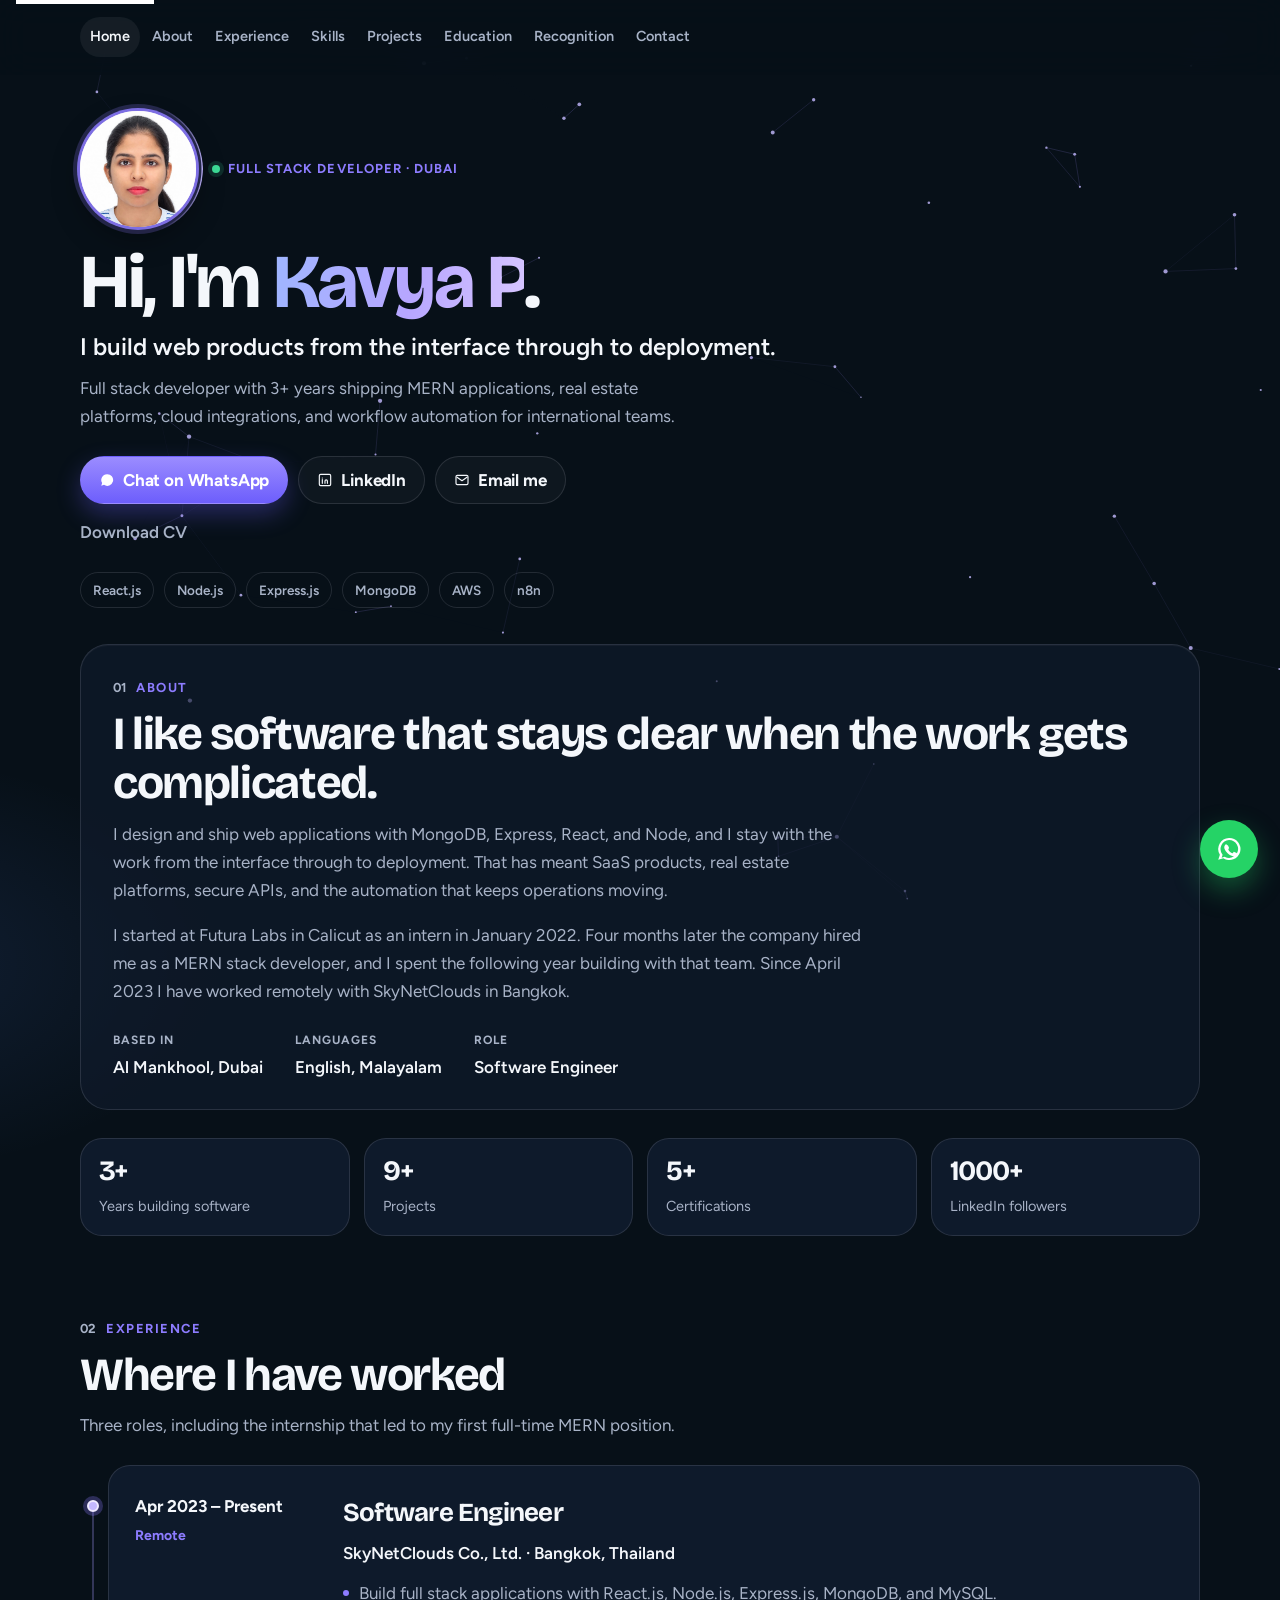
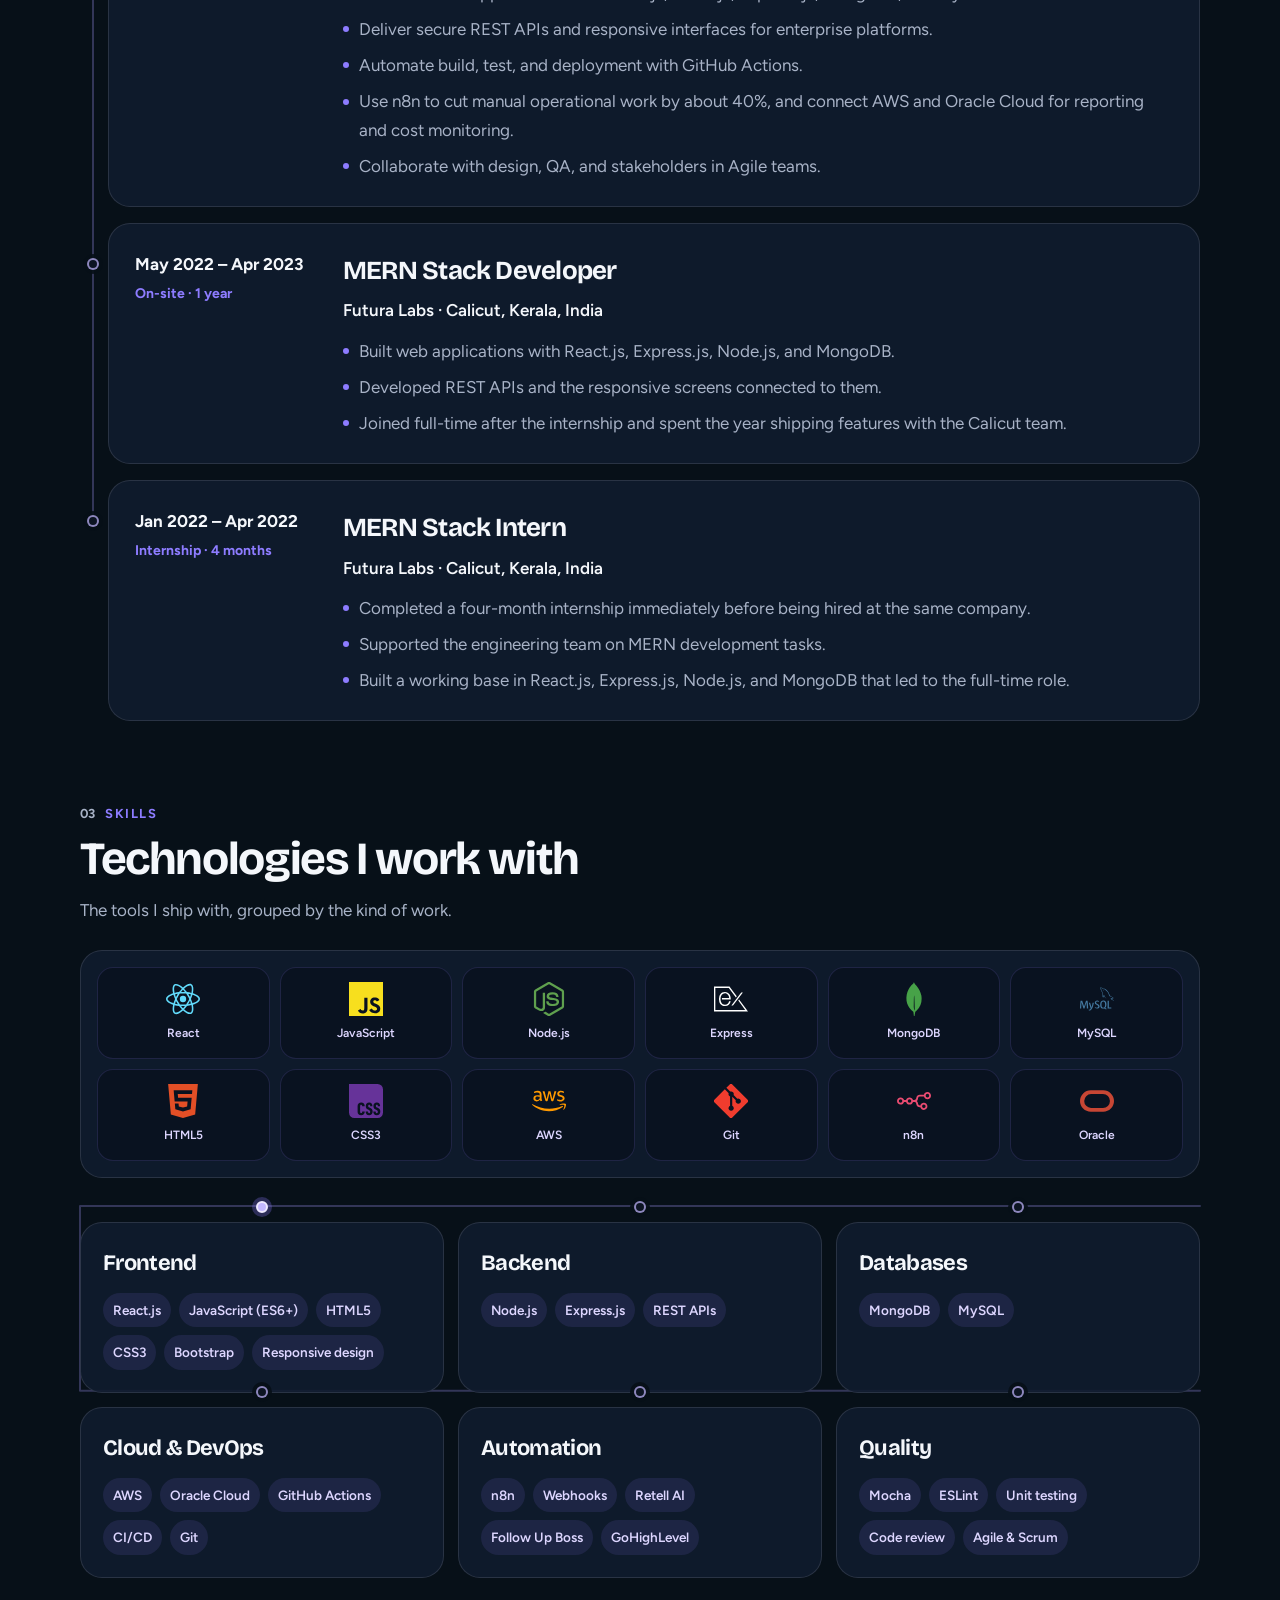
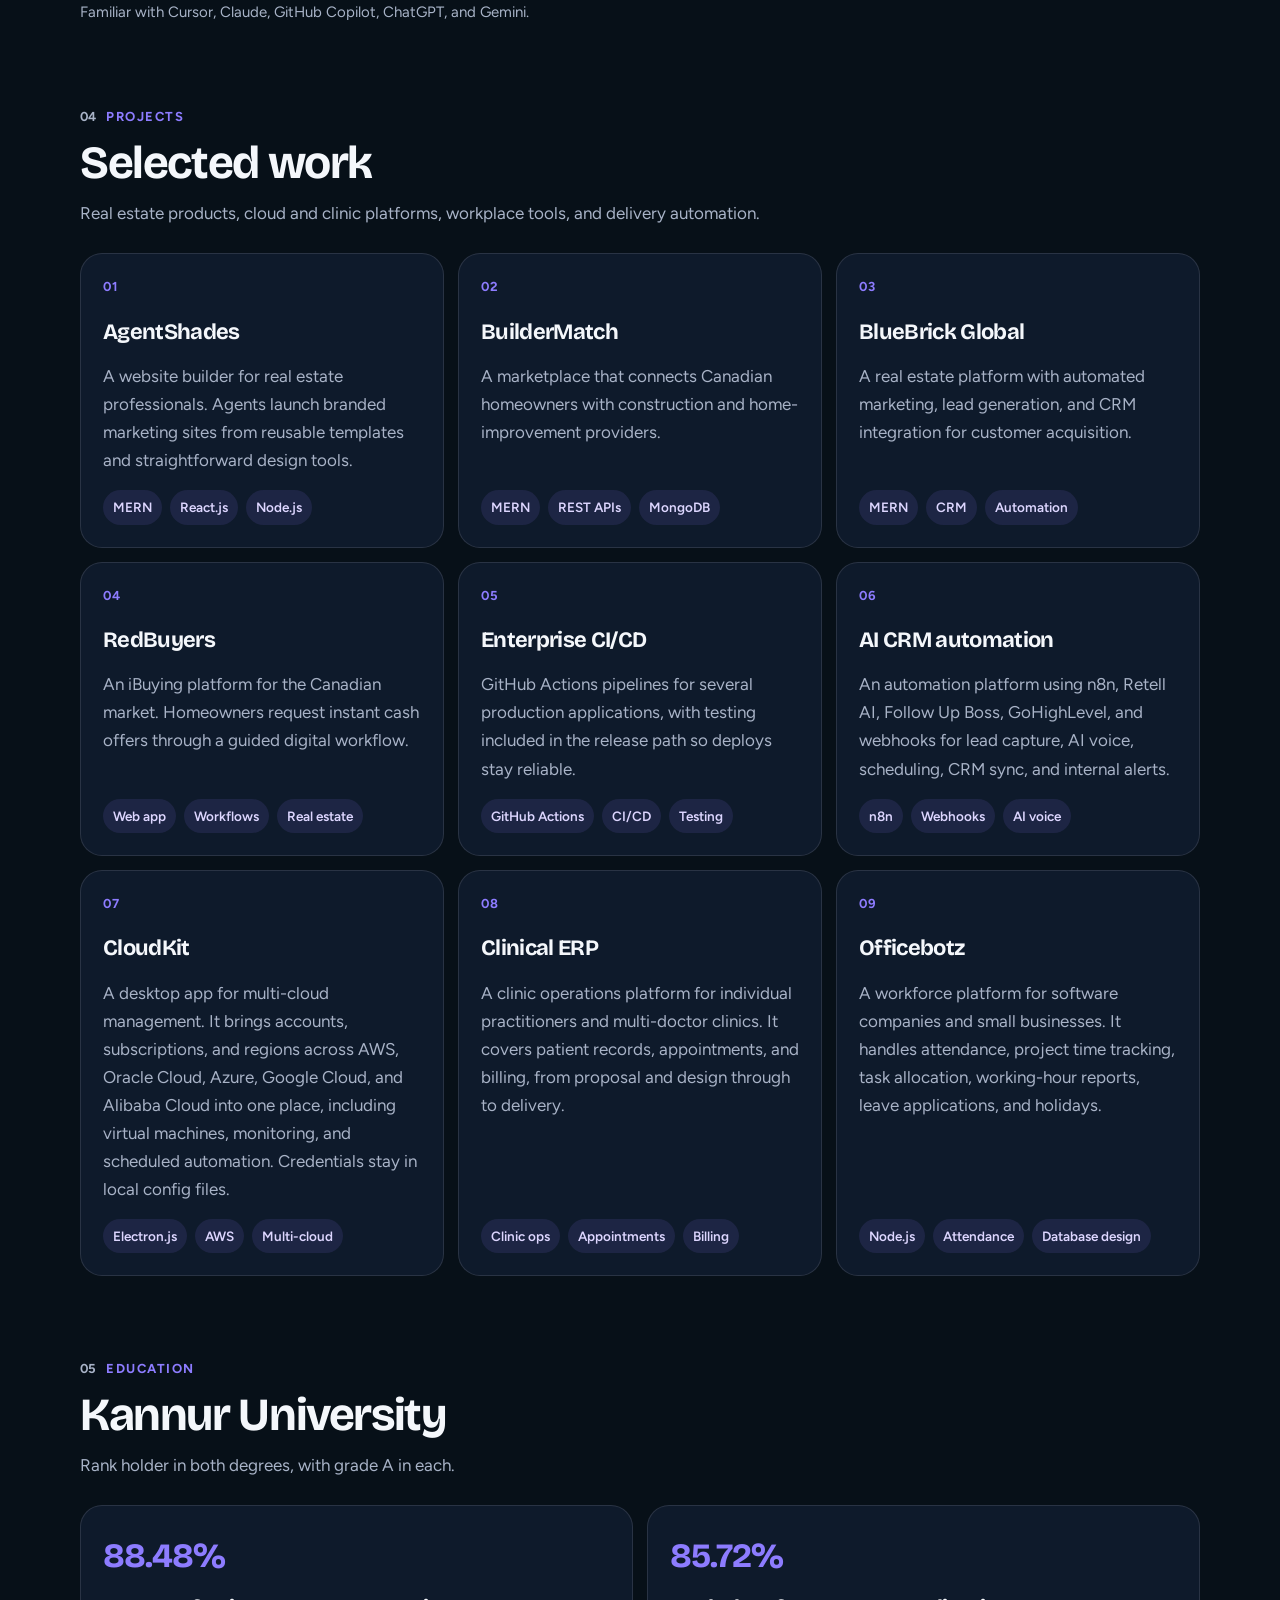
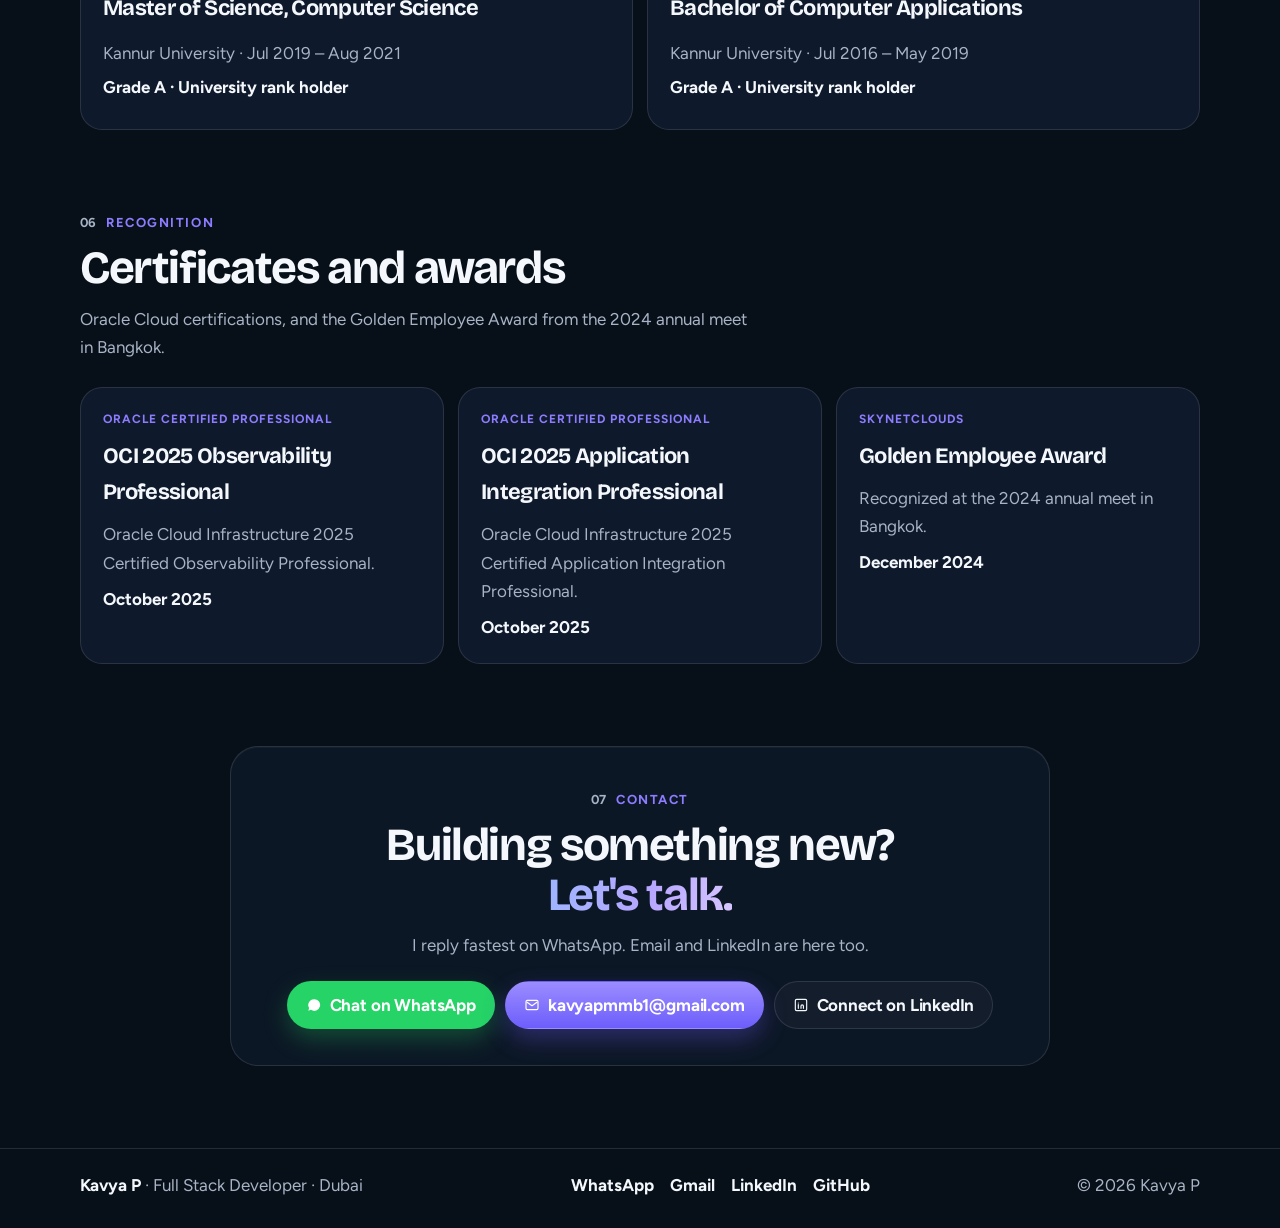
==== commit a7ea1d9b: "Show section links on phones and add a share preview." ====
--- a/index.html
+++ b/index.html
@@ -4,23 +4,28 @@
   <meta charset="UTF-8">
   <meta name="viewport" content="width=device-width, initial-scale=1">
   <title>Kavya P · Full Stack Developer in Dubai</title>
-  <meta name="description" content="Kavya P is a full stack software engineer in Al Mankhool, Dubai. She builds MERN applications, cloud integrations, CI/CD, and workflow automation.">
+  <meta name="description" content="Portfolio of Kavya P, a full stack developer in Al Mankhool, Dubai. MERN applications, cloud integrations, CI/CD, and workflow automation.">
   <meta name="author" content="Kavya P">
   <meta name="robots" content="index, follow, max-image-preview:large">
   <meta name="theme-color" content="#071018">
+  <link rel="canonical" href="https://kavyapmmb.github.io/">
   <meta property="og:type" content="website">
   <meta property="og:locale" content="en_US">
+  <meta property="og:site_name" content="Kavya P">
+  <meta property="og:url" content="https://kavyapmmb.github.io/">
   <meta property="og:title" content="Kavya P · Full Stack Developer in Dubai">
-  <meta property="og:description" content="Full stack software engineer in Dubai. MERN applications, cloud integrations, CI/CD, and workflow automation.">
-  <meta property="og:image" content="assets/kavya.jpg">
-  <meta property="og:image:alt" content="Kavya P, full stack developer based in Dubai">
-  <meta property="og:image:width" content="796">
-  <meta property="og:image:height" content="1024">
-  <meta name="twitter:card" content="summary">
+  <meta property="og:description" content="Portfolio of Kavya P, a full stack developer in Dubai. MERN applications, cloud integrations, CI/CD, and workflow automation.">
+  <meta property="og:image" content="https://kavyapmmb.github.io/assets/og.jpg">
+  <meta property="og:image:secure_url" content="https://kavyapmmb.github.io/assets/og.jpg">
+  <meta property="og:image:type" content="image/jpeg">
+  <meta property="og:image:alt" content="Kavya P, full stack developer in Dubai">
+  <meta property="og:image:width" content="1200">
+  <meta property="og:image:height" content="630">
+  <meta name="twitter:card" content="summary_large_image">
   <meta name="twitter:title" content="Kavya P · Full Stack Developer in Dubai">
-  <meta name="twitter:description" content="Full stack software engineer in Dubai. MERN applications, cloud integrations, CI/CD, and workflow automation.">
-  <meta name="twitter:image" content="assets/kavya.jpg">
-  <meta name="twitter:image:alt" content="Kavya P, full stack developer based in Dubai">
+  <meta name="twitter:description" content="Portfolio of Kavya P, a full stack developer in Dubai. MERN applications, cloud integrations, CI/CD, and workflow automation.">
+  <meta name="twitter:image" content="https://kavyapmmb.github.io/assets/og.jpg">
+  <meta name="twitter:image:alt" content="Kavya P, full stack developer in Dubai">
   <link rel="icon" href="assets/favicon.svg" type="image/svg+xml">
   <link rel="preconnect" href="https://fonts.googleapis.com">
   <link rel="preconnect" href="https://fonts.gstatic.com" crossorigin>
@@ -37,7 +42,7 @@
       "name": "Kavya P",
       "jobTitle": "Full Stack Developer",
       "email": "kavyapmmb1@gmail.com",
-      "url": "https://www.linkedin.com/in/kavya-p-442091219",
+      "url": "https://kavyapmmb.github.io/",
       "sameAs": [
         "https://www.linkedin.com/in/kavya-p-442091219",
         "https://github.com/KavyaPMMB"
@@ -103,16 +108,23 @@
       var path = location.pathname.replace(/index\.html$/i, "");
       if (path.slice(-1) !== "/") path += "/";
       var site = location.origin + path;
-      var image = site + "assets/kavya.jpg";
-      var canonical = document.createElement("link");
-      canonical.rel = "canonical";
+      var image = site + "assets/og.jpg";
+      var canonical = document.querySelector('link[rel="canonical"]');
+      if (!canonical) {
+        canonical = document.createElement("link");
+        canonical.rel = "canonical";
+        document.head.appendChild(canonical);
+      }
       canonical.href = site;
-      document.head.appendChild(canonical);
-      var pageUrl = document.createElement("meta");
-      pageUrl.setAttribute("property", "og:url");
+      var pageUrl = document.querySelector('meta[property="og:url"]');
+      if (!pageUrl) {
+        pageUrl = document.createElement("meta");
+        pageUrl.setAttribute("property", "og:url");
+        document.head.appendChild(pageUrl);
+      }
       pageUrl.content = site;
-      document.head.appendChild(pageUrl);
       document.querySelector('meta[property="og:image"]').content = image;
+      document.querySelector('meta[property="og:image:secure_url"]').content = image;
       document.querySelector('meta[name="twitter:image"]').content = image;
       var data = document.getElementById("profile-data");
       if (!data) return;
@@ -130,11 +142,8 @@
   <header class="site-header">
     <div class="wrap header-inner">
       <nav class="nav" aria-label="Primary">
-        <button class="nav-toggle" type="button" aria-expanded="false" aria-controls="nav-menu">
-          <span class="when-closed">Menu</span>
-          <span class="when-open">Close</span>
-        </button>
         <div class="nav-links" id="nav-menu">
+          <a href="#top">Home</a>
           <a href="#about">About</a>
           <a href="#experience">Experience</a>
           <a href="#skills">Skills</a>
--- a/css/style.css
+++ b/css/style.css
@@ -128,19 +128,6 @@
   color: var(--accent);
 }
 
-.nav-toggle {
-  display: none;
-  min-height: 42px;
-  padding: 0 14px;
-  border: 1px solid var(--line);
-  border-radius: 999px;
-  background: transparent;
-  color: var(--text);
-  font: inherit;
-  font-weight: 700;
-  cursor: pointer;
-}
-
 .nav-links {
   display: flex;
   gap: 2px;
@@ -159,18 +146,6 @@
 .nav-links a.is-active {
   color: var(--text);
   background: rgba(255, 255, 255, 0.06);
-}
-
-.when-open {
-  display: none;
-}
-
-.nav-toggle.is-open .when-closed {
-  display: none;
-}
-
-.nav-toggle.is-open .when-open {
-  display: inline;
 }
 
 .btn {
@@ -1019,36 +994,55 @@
 }
 
 @media (max-width: 980px) {
+  .site-header {
+    background: transparent;
+    backdrop-filter: none;
+  }
+
+  .site-header.is-scrolled {
+    border-bottom-color: transparent;
+  }
+
   .header-inner {
-    justify-content: flex-end;
-  }
-
-  .nav-toggle {
-    display: inline-flex;
-    align-items: center;
+    justify-content: center;
+    min-height: 0;
+    padding: 12px 0 2px;
+  }
+
+  .nav {
+    max-width: 100%;
   }
 
   .nav-links {
+    max-width: 100%;
+    overflow-x: auto;
+    overscroll-behavior-x: contain;
+    scroll-snap-type: x proximity;
+    scrollbar-width: none;
+    gap: 2px;
+    padding: 5px;
+    background: rgba(12, 22, 36, 0.9);
+    border: 1px solid rgba(232, 238, 248, 0.14);
+    border-radius: 999px;
+    box-shadow: 0 12px 32px rgba(0, 0, 0, 0.32);
+    backdrop-filter: blur(16px);
+  }
+
+  .nav-links::-webkit-scrollbar {
     display: none;
-    position: absolute;
-    top: calc(100% + 8px);
-    left: 20px;
-    right: 20px;
-    flex-direction: column;
-    padding: 10px;
-    background: #101b2c;
-    border: 1px solid var(--line);
-    border-radius: 16px;
-    box-shadow: var(--shadow);
-    z-index: 40;
-  }
-
-  .nav-links.is-open {
-    display: flex;
   }
 
   .nav-links a {
-    padding: 12px 14px;
+    flex: none;
+    scroll-snap-align: center;
+    padding: 8px 13px;
+    font-size: 13.5px;
+    white-space: nowrap;
+  }
+
+  .nav-links a.is-active {
+    color: white;
+    background: rgba(141, 124, 255, 0.34);
   }
 
   .stats,
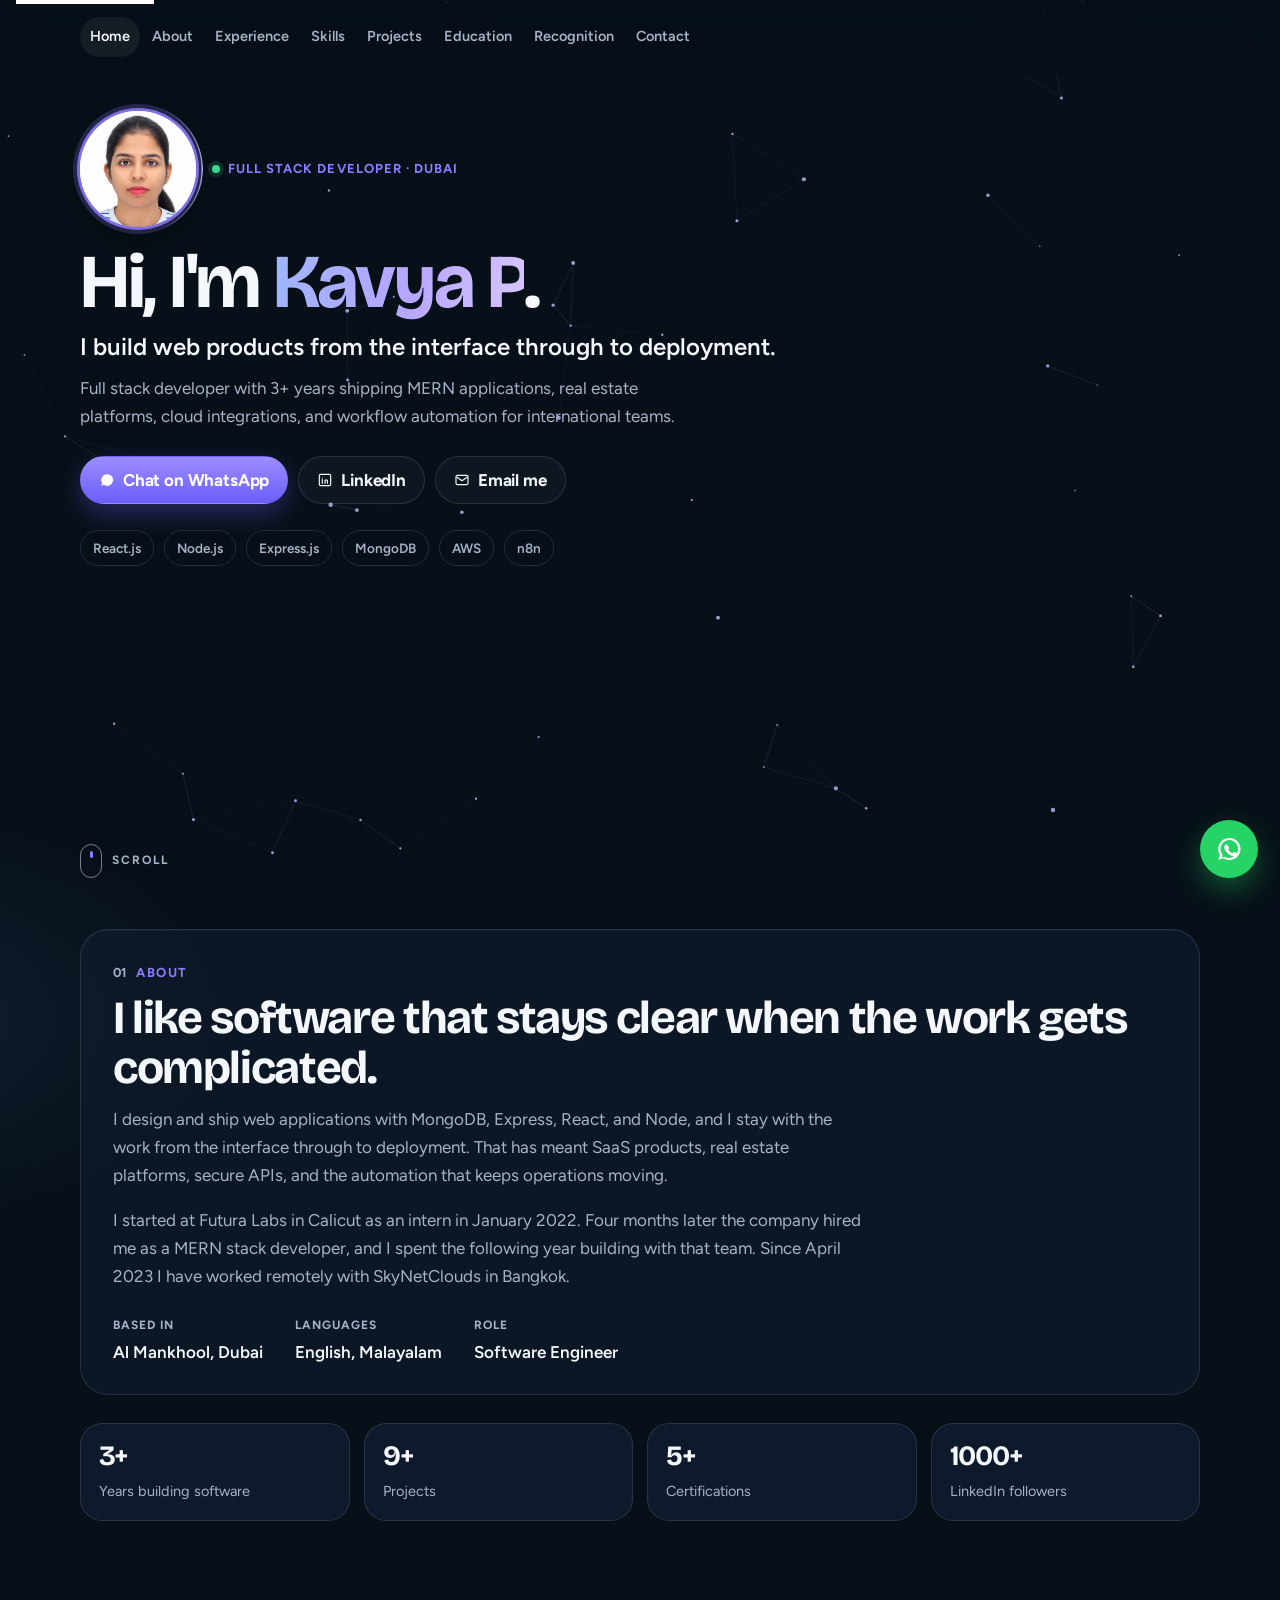
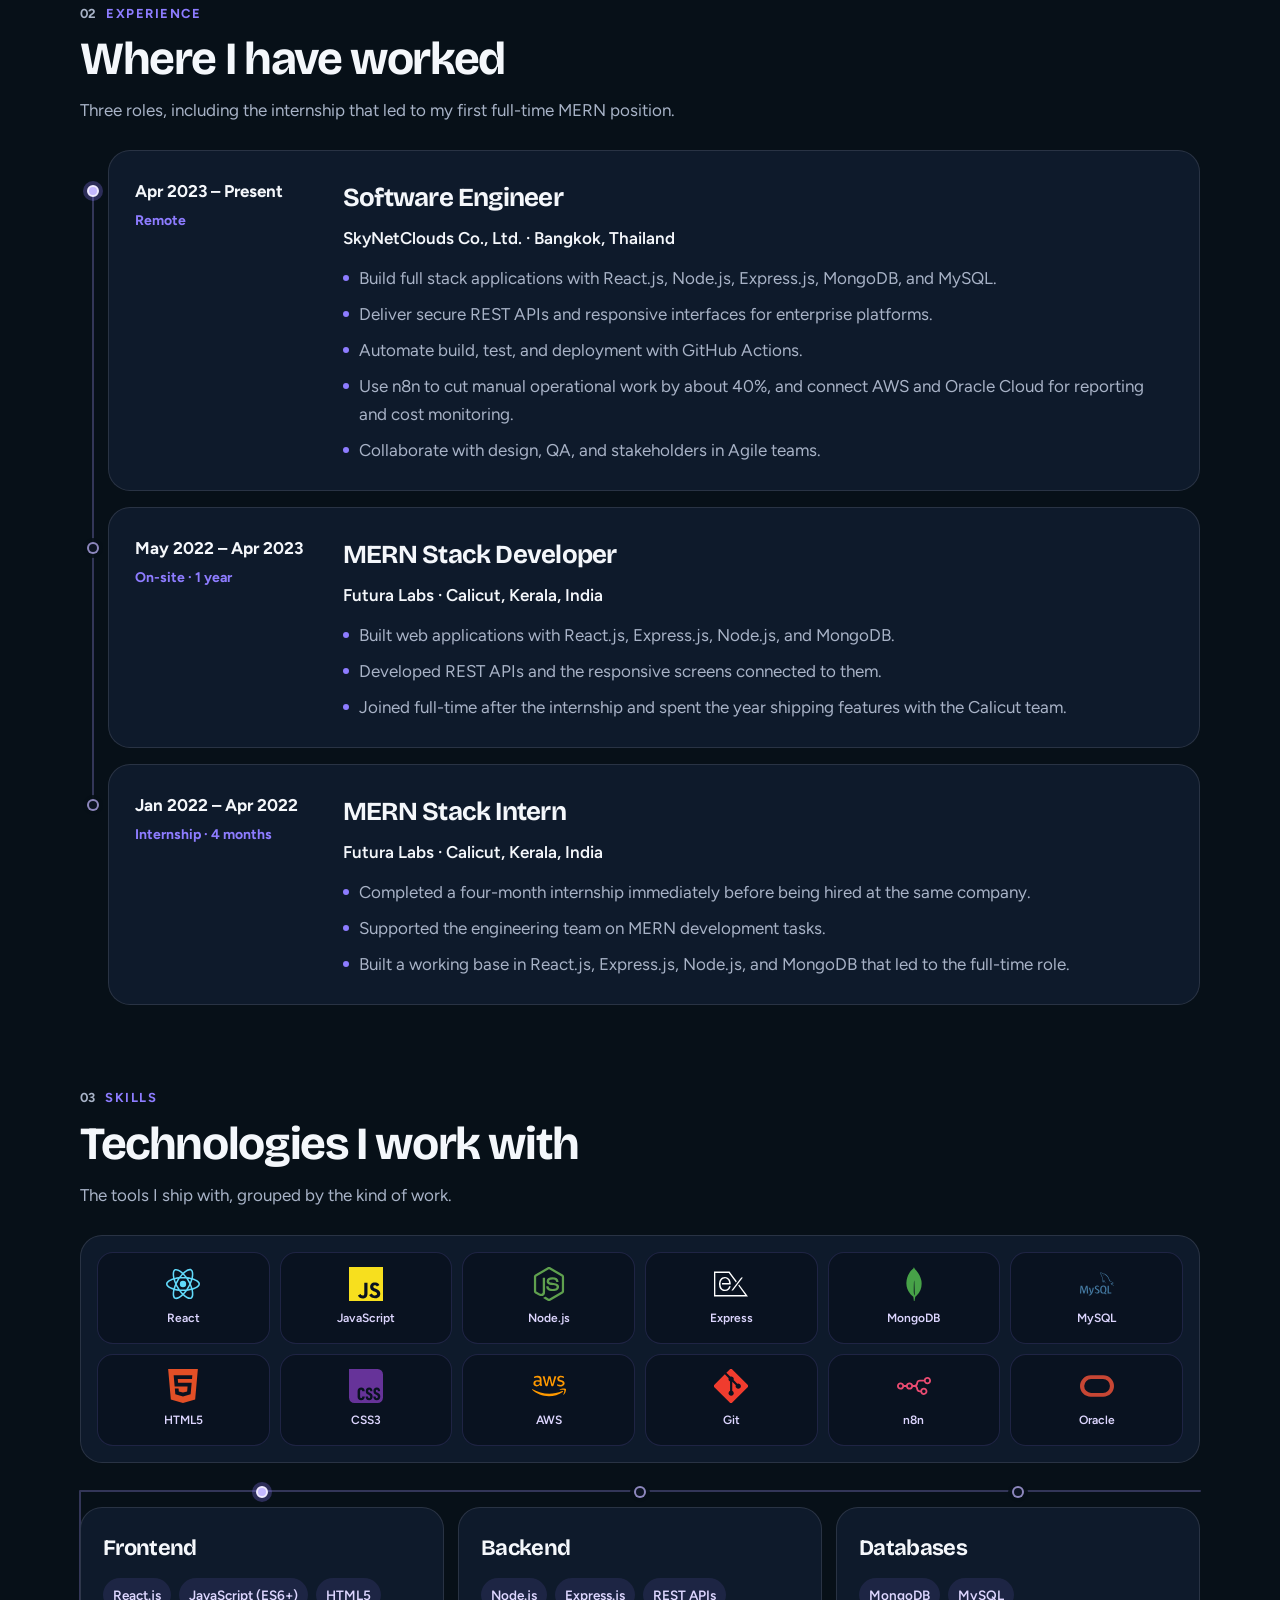
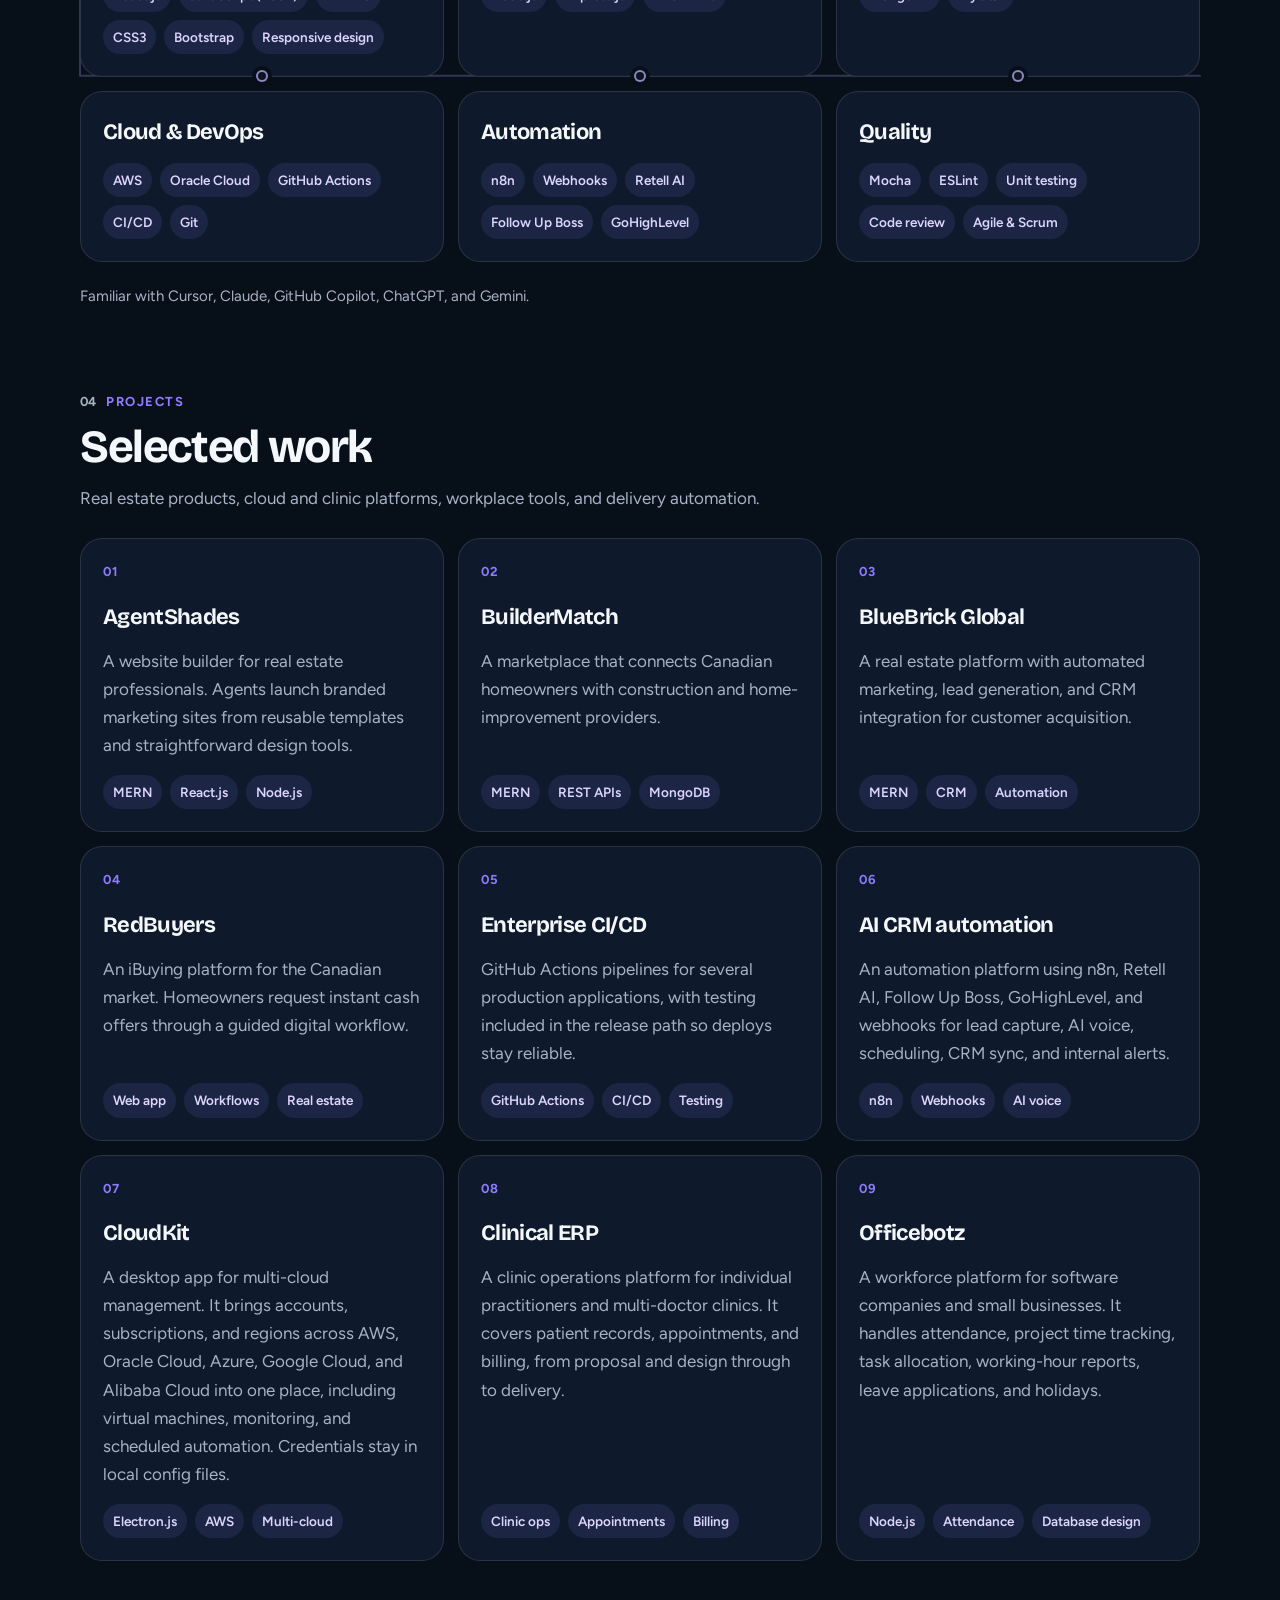
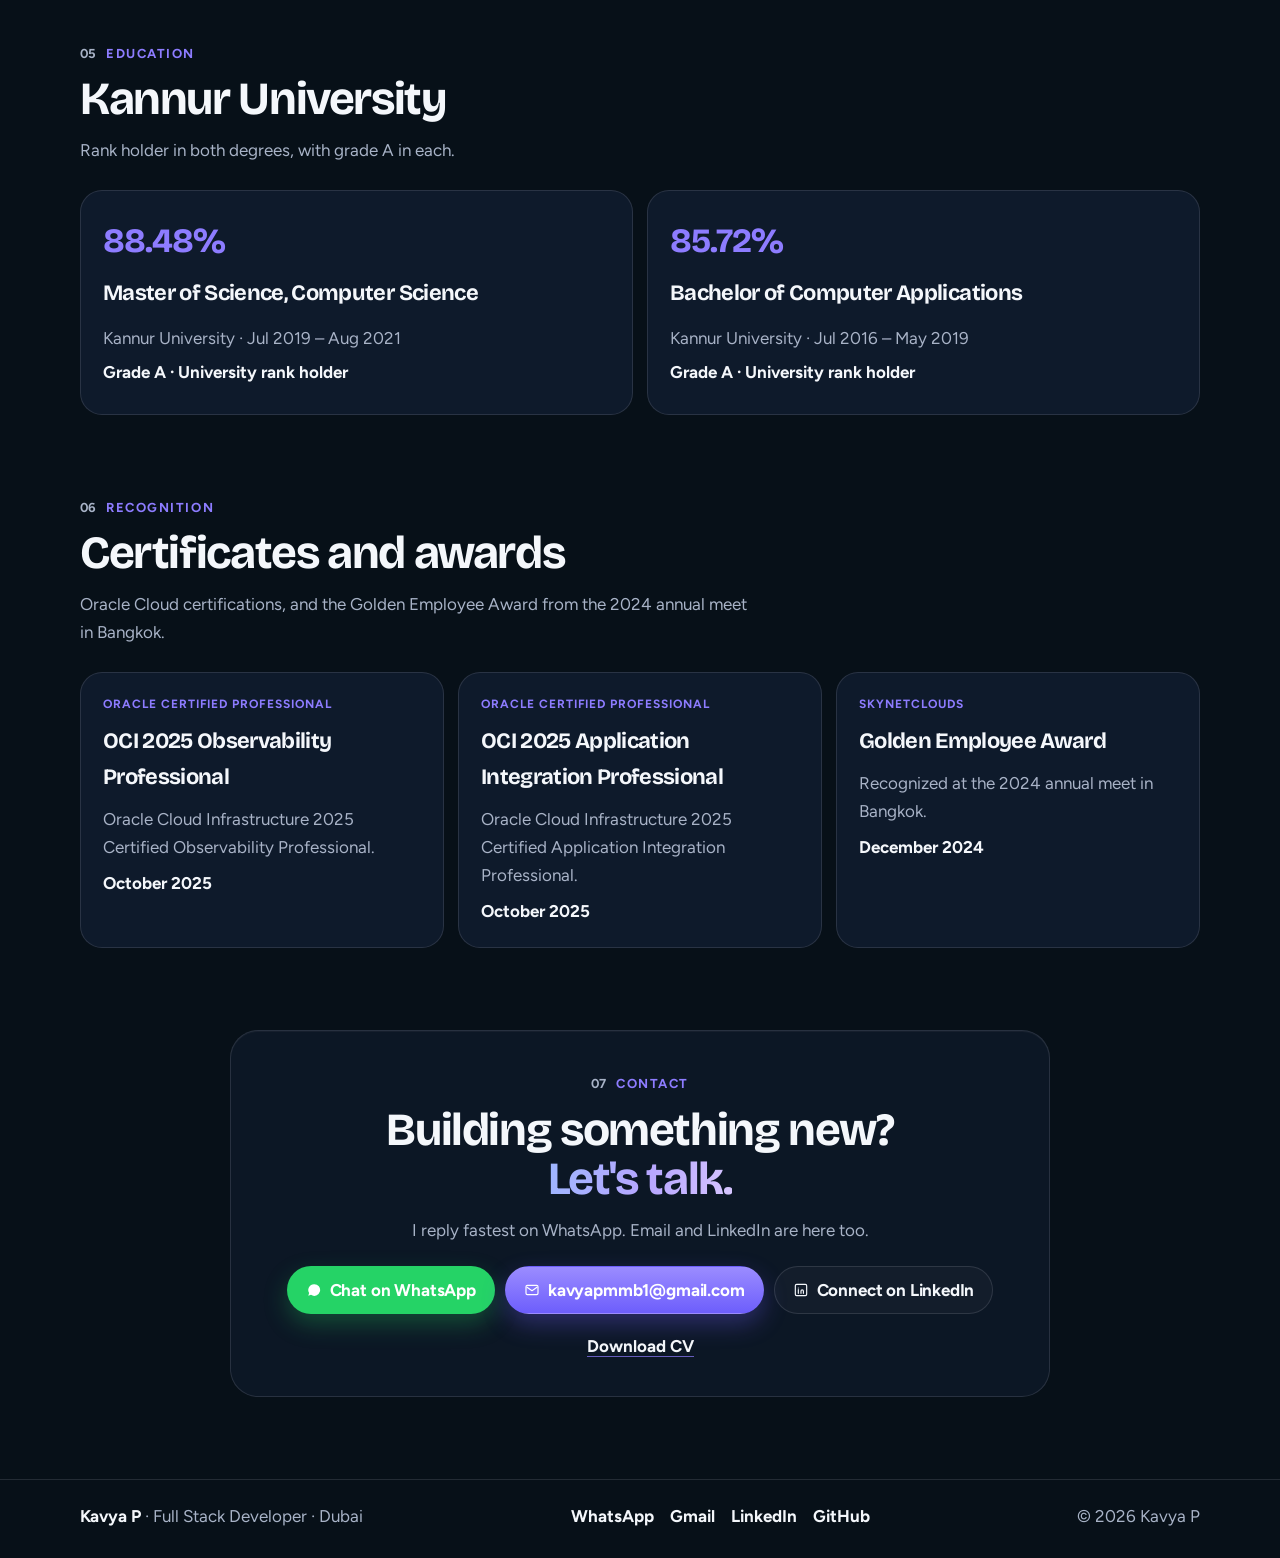
==== commit 282a4751: "Move the CV link to the end and add a scroll cue." ====
--- a/index.html
+++ b/index.html
@@ -183,7 +183,6 @@
             Email me
           </a>
         </div>
-        <p class="cv-link"><a href="assets/Kavya-P-Resume.pdf" download="Kavya-P-Resume.pdf">Download CV</a></p>
         <ul class="tech-row" aria-label="Core technologies">
           <li>React.js</li>
           <li>Node.js</li>
@@ -192,6 +191,10 @@
           <li>AWS</li>
           <li>n8n</li>
         </ul>
+        <a class="scroll-cue" href="#about">
+          <span class="scroll-mouse" aria-hidden="true"><span></span></span>
+          Scroll
+        </a>
       </div>
     </section>
 
@@ -590,6 +593,7 @@
             Connect on LinkedIn
           </a>
         </div>
+        <p class="cv-link"><a href="assets/Kavya-P-Resume.pdf" download="Kavya-P-Resume.pdf">Download CV</a></p>
       </div>
     </section>
   </main>
--- a/css/style.css
+++ b/css/style.css
@@ -195,28 +195,84 @@
 }
 
 .cv-link {
-  margin: 14px 0 0;
+  margin: 18px 0 0;
 }
 
 .cv-link a {
+  color: var(--text);
+  font-weight: 700;
+  text-decoration: none;
+  border-bottom: 1px solid rgba(141, 124, 255, 0.7);
+}
+
+.cv-link a:hover {
+  color: var(--accent);
+}
+
+.hero {
+  display: flex;
+  flex-direction: column;
+  min-height: calc(100svh - 74px);
+  padding: 36px 0 22px;
+}
+
+.hero-copy {
+  display: flex;
+  flex-direction: column;
+  flex: 1;
+  max-width: 760px;
+}
+
+.scroll-cue {
+  align-self: flex-start;
+  position: sticky;
+  bottom: 22px;
+  z-index: 5;
+  display: inline-flex;
+  align-items: center;
+  gap: 10px;
+  width: fit-content;
+  margin-top: auto;
+  padding-top: 28px;
   color: var(--muted);
-  font-weight: 600;
+  font-size: 12px;
+  font-weight: 700;
+  letter-spacing: 0.16em;
+  text-transform: uppercase;
   text-decoration: none;
 }
 
-.cv-link a:hover {
+.scroll-cue:hover {
   color: var(--text);
 }
 
-.hero {
-  padding: 36px 0 8px;
-}
-
-.hero-copy {
-  max-width: 760px;
-}
-
-.hero-copy > * {
+.scroll-mouse {
+  position: relative;
+  width: 22px;
+  height: 34px;
+  border: 1.5px solid rgba(232, 238, 248, 0.5);
+  border-radius: 12px;
+}
+
+.scroll-mouse span {
+  position: absolute;
+  top: 6px;
+  left: 50%;
+  width: 3px;
+  height: 7px;
+  margin-left: -1.5px;
+  border-radius: 3px;
+  background: var(--accent);
+  animation: wheel 1.5s ease-in-out infinite;
+}
+
+@keyframes wheel {
+  0% { transform: translateY(0); opacity: 1; }
+  70% { transform: translateY(11px); opacity: 0; }
+  100% { transform: translateY(0); opacity: 0; }
+}
+
+.hero-copy > *:not(.scroll-cue) {
   animation: rise 0.75s cubic-bezier(0.2, 0.7, 0.2, 1) both;
 }
 
@@ -1076,6 +1132,16 @@
     margin-top: 16px;
   }
 
+  .hero {
+    min-height: 0;
+  }
+
+  .scroll-cue {
+    position: static;
+    margin-top: 22px;
+    padding-top: 0;
+  }
+
   .job,
   .stats,
   .skill-grid,
@@ -1124,6 +1190,7 @@
   .hero-copy > *,
   .portrait-ring,
   .dot,
+  .scroll-mouse span,
   .tech-tiles li {
     animation: none;
   }
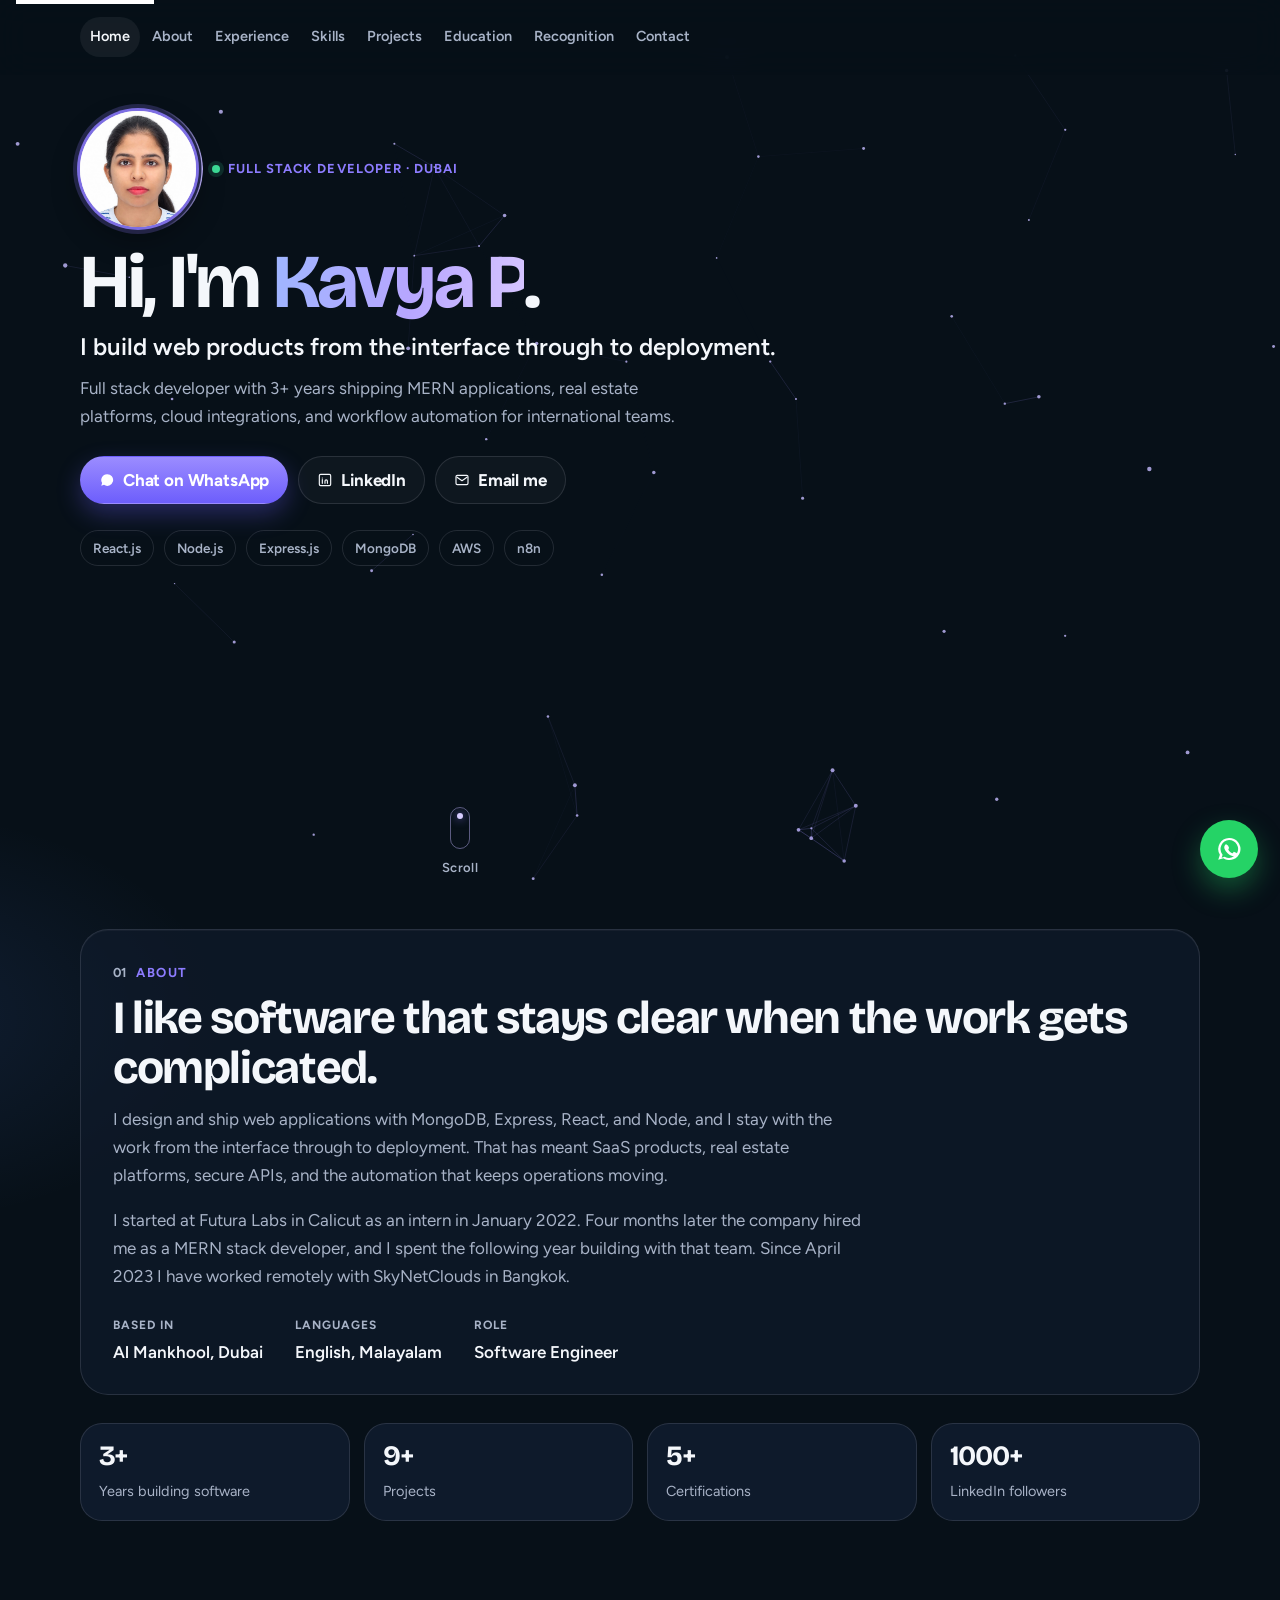
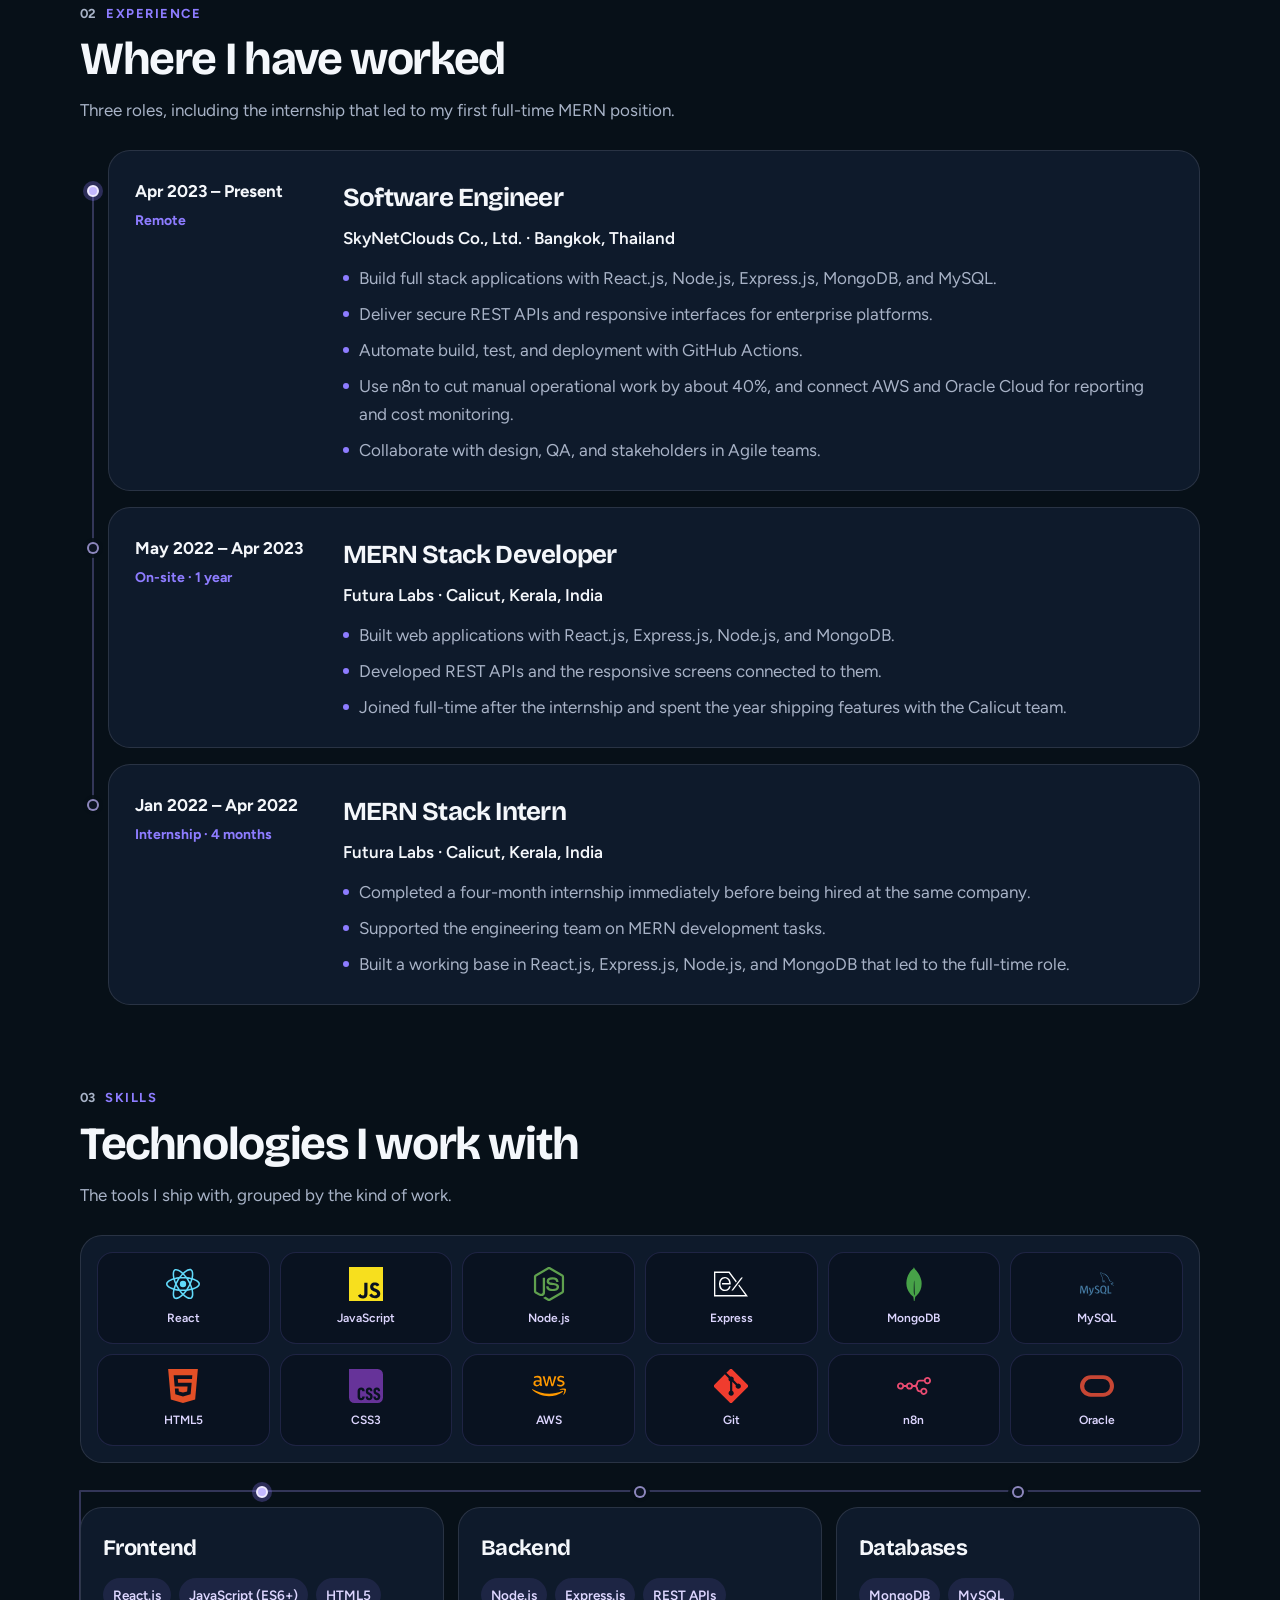
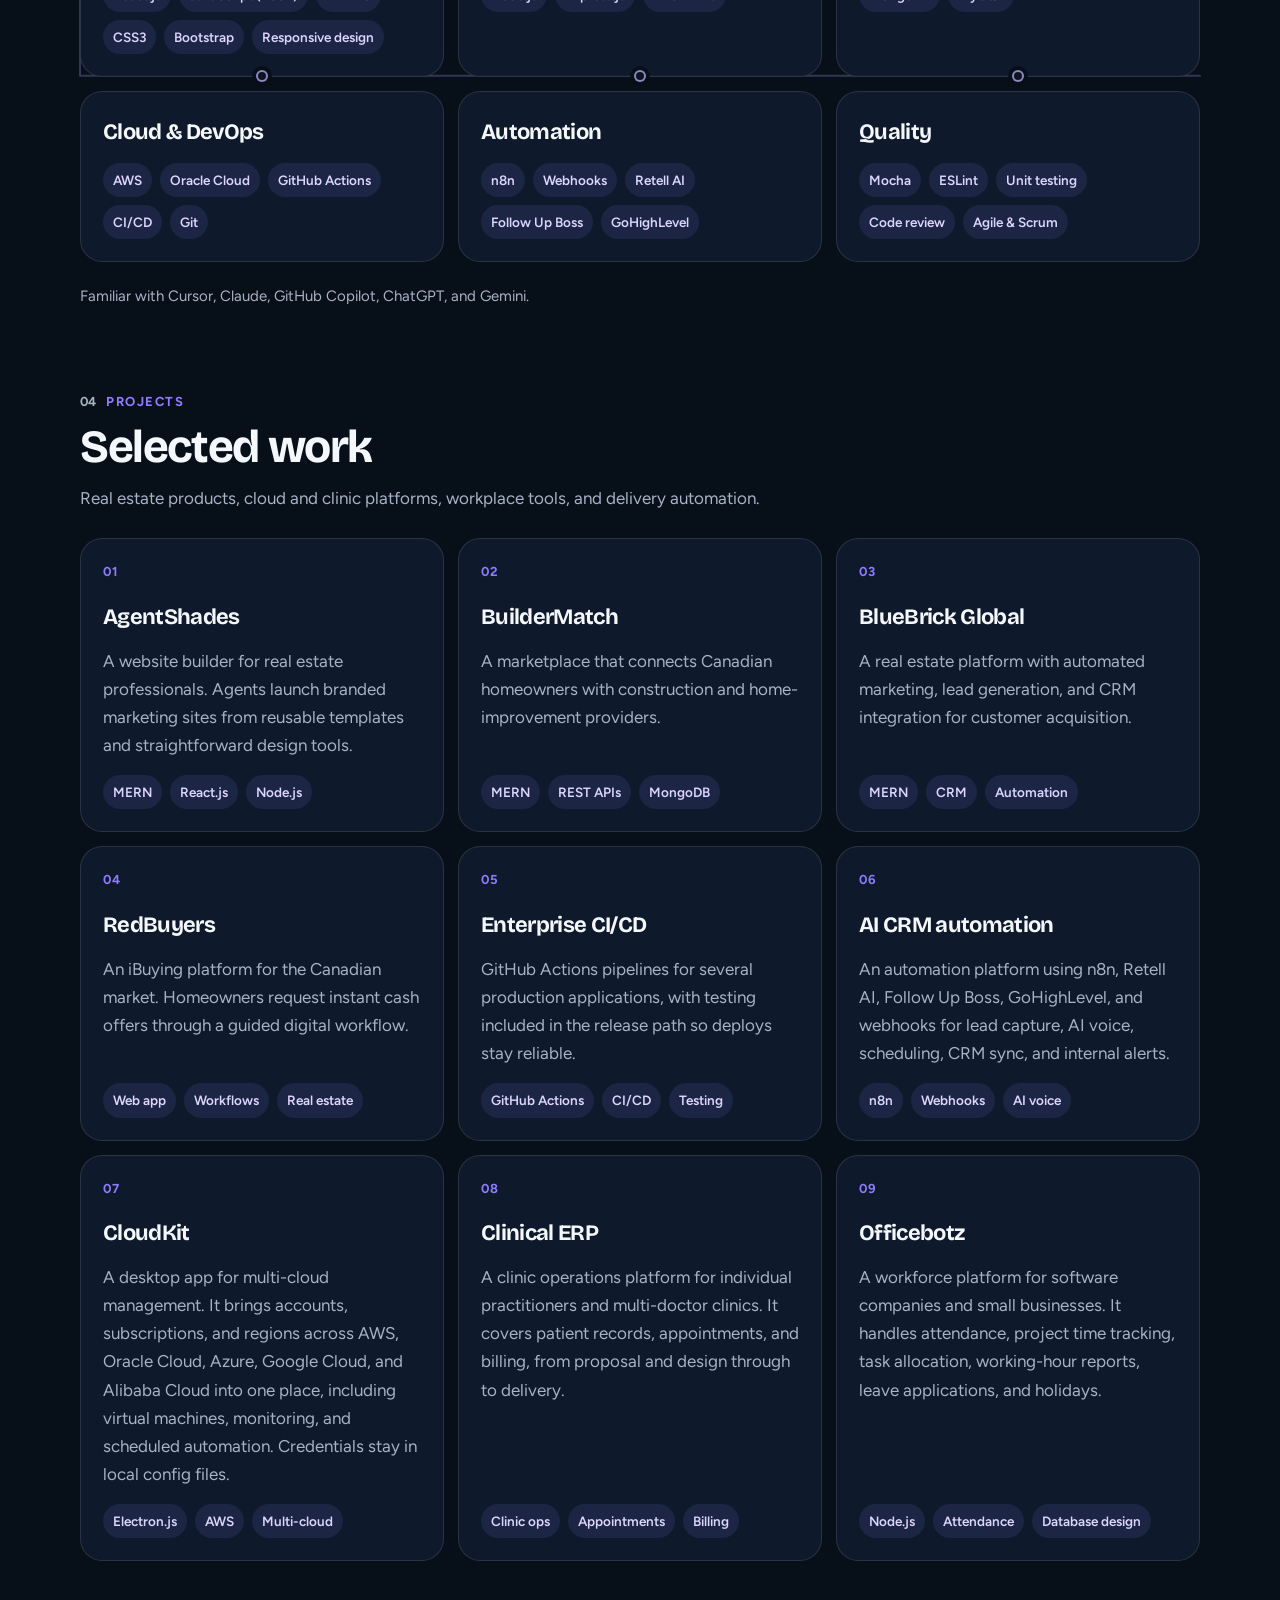
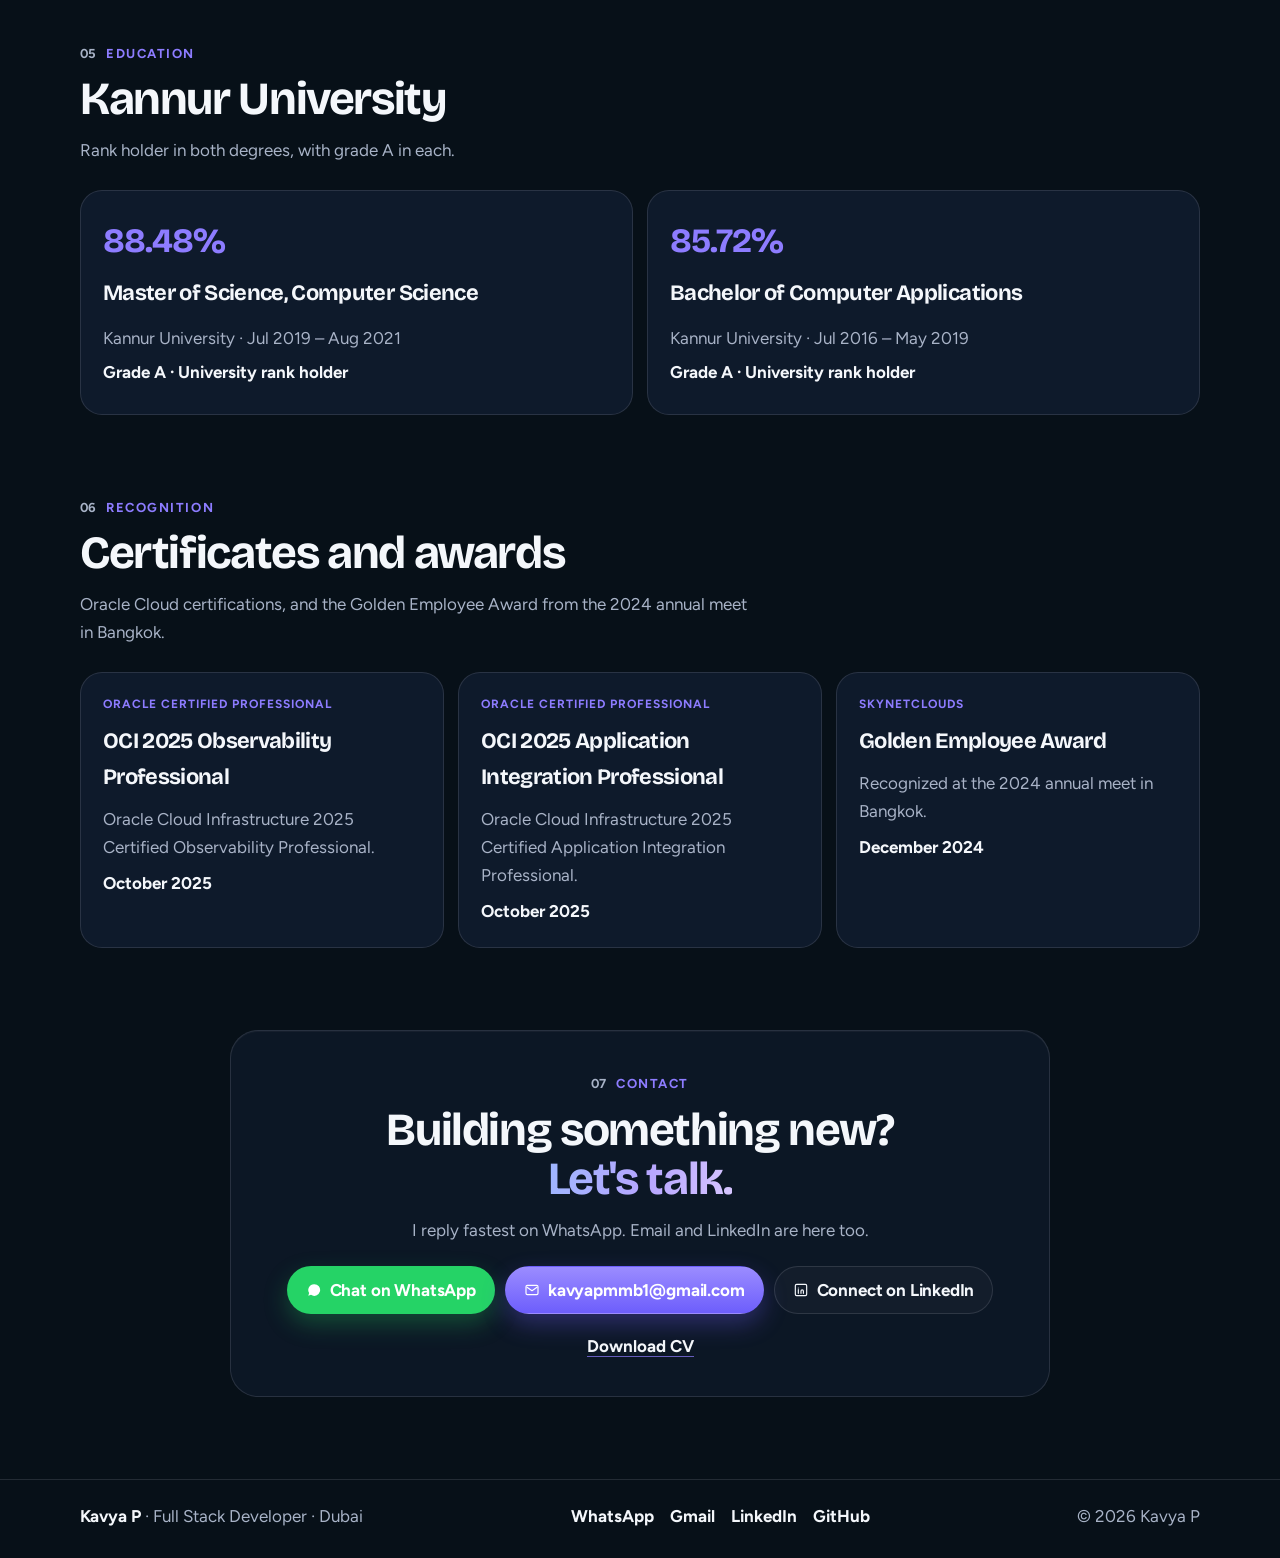
==== commit 4737b106: "Restyle the scroll cue so the dot travels as the page moves." ====
--- a/index.html
+++ b/index.html
@@ -192,8 +192,10 @@
           <li>n8n</li>
         </ul>
         <a class="scroll-cue" href="#about">
-          <span class="scroll-mouse" aria-hidden="true"><span></span></span>
-          Scroll
+          <span class="scroll-motion" aria-hidden="true">
+            <span class="scroll-track"><span></span></span>
+          </span>
+          <span class="scroll-label">Scroll</span>
         </a>
       </div>
     </section>
--- a/css/style.css
+++ b/css/style.css
@@ -224,52 +224,73 @@
 }
 
 .scroll-cue {
-  align-self: flex-start;
+  align-self: center;
   position: sticky;
   bottom: 22px;
   z-index: 5;
-  display: inline-flex;
+  display: flex;
+  flex-direction: column;
   align-items: center;
-  gap: 10px;
+  gap: 8px;
   width: fit-content;
   margin-top: auto;
   padding-top: 28px;
   color: var(--muted);
-  font-size: 12px;
-  font-weight: 700;
-  letter-spacing: 0.16em;
-  text-transform: uppercase;
   text-decoration: none;
 }
 
-.scroll-cue:hover {
+.scroll-cue:hover,
+.scroll-cue:focus {
   color: var(--text);
-}
-
-.scroll-mouse {
+  text-decoration: none;
+}
+
+.scroll-label {
+  font-size: 13px;
+  font-weight: 600;
+  letter-spacing: 0.02em;
+  text-decoration: none;
+  border-bottom: 0;
+}
+
+.scroll-motion {
+  display: grid;
+  place-items: center;
+  animation: cue-bob 1.6s ease-in-out infinite;
+}
+
+.scroll-track {
   position: relative;
-  width: 22px;
-  height: 34px;
-  border: 1.5px solid rgba(232, 238, 248, 0.5);
-  border-radius: 12px;
-}
-
-.scroll-mouse span {
+  width: 20px;
+  height: 42px;
+  border: 1.5px solid rgba(196, 184, 255, 0.45);
+  border-radius: 999px;
+  overflow: hidden;
+}
+
+.scroll-track span {
   position: absolute;
-  top: 6px;
   left: 50%;
-  width: 3px;
-  height: 7px;
-  margin-left: -1.5px;
-  border-radius: 3px;
-  background: var(--accent);
-  animation: wheel 1.5s ease-in-out infinite;
-}
-
-@keyframes wheel {
-  0% { transform: translateY(0); opacity: 1; }
-  70% { transform: translateY(11px); opacity: 0; }
-  100% { transform: translateY(0); opacity: 0; }
+  top: 5px;
+  width: 6px;
+  height: 6px;
+  margin-left: -3px;
+  border-radius: 50%;
+  background: #d7ccff;
+  box-shadow: 0 0 10px rgba(141, 124, 255, 0.9);
+  animation: scroll-fall 1.35s cubic-bezier(0.45, 0, 0.25, 1) infinite;
+}
+
+@keyframes scroll-fall {
+  0% { transform: translateY(0); opacity: 0; }
+  18% { opacity: 1; }
+  78% { transform: translateY(22px); opacity: 1; }
+  100% { transform: translateY(26px); opacity: 0; }
+}
+
+@keyframes cue-bob {
+  0%, 100% { transform: translateY(0); }
+  50% { transform: translateY(8px); }
 }
 
 .hero-copy > *:not(.scroll-cue) {
@@ -1190,7 +1211,8 @@
   .hero-copy > *,
   .portrait-ring,
   .dot,
-  .scroll-mouse span,
+  .scroll-motion,
+  .scroll-track span,
   .tech-tiles li {
     animation: none;
   }
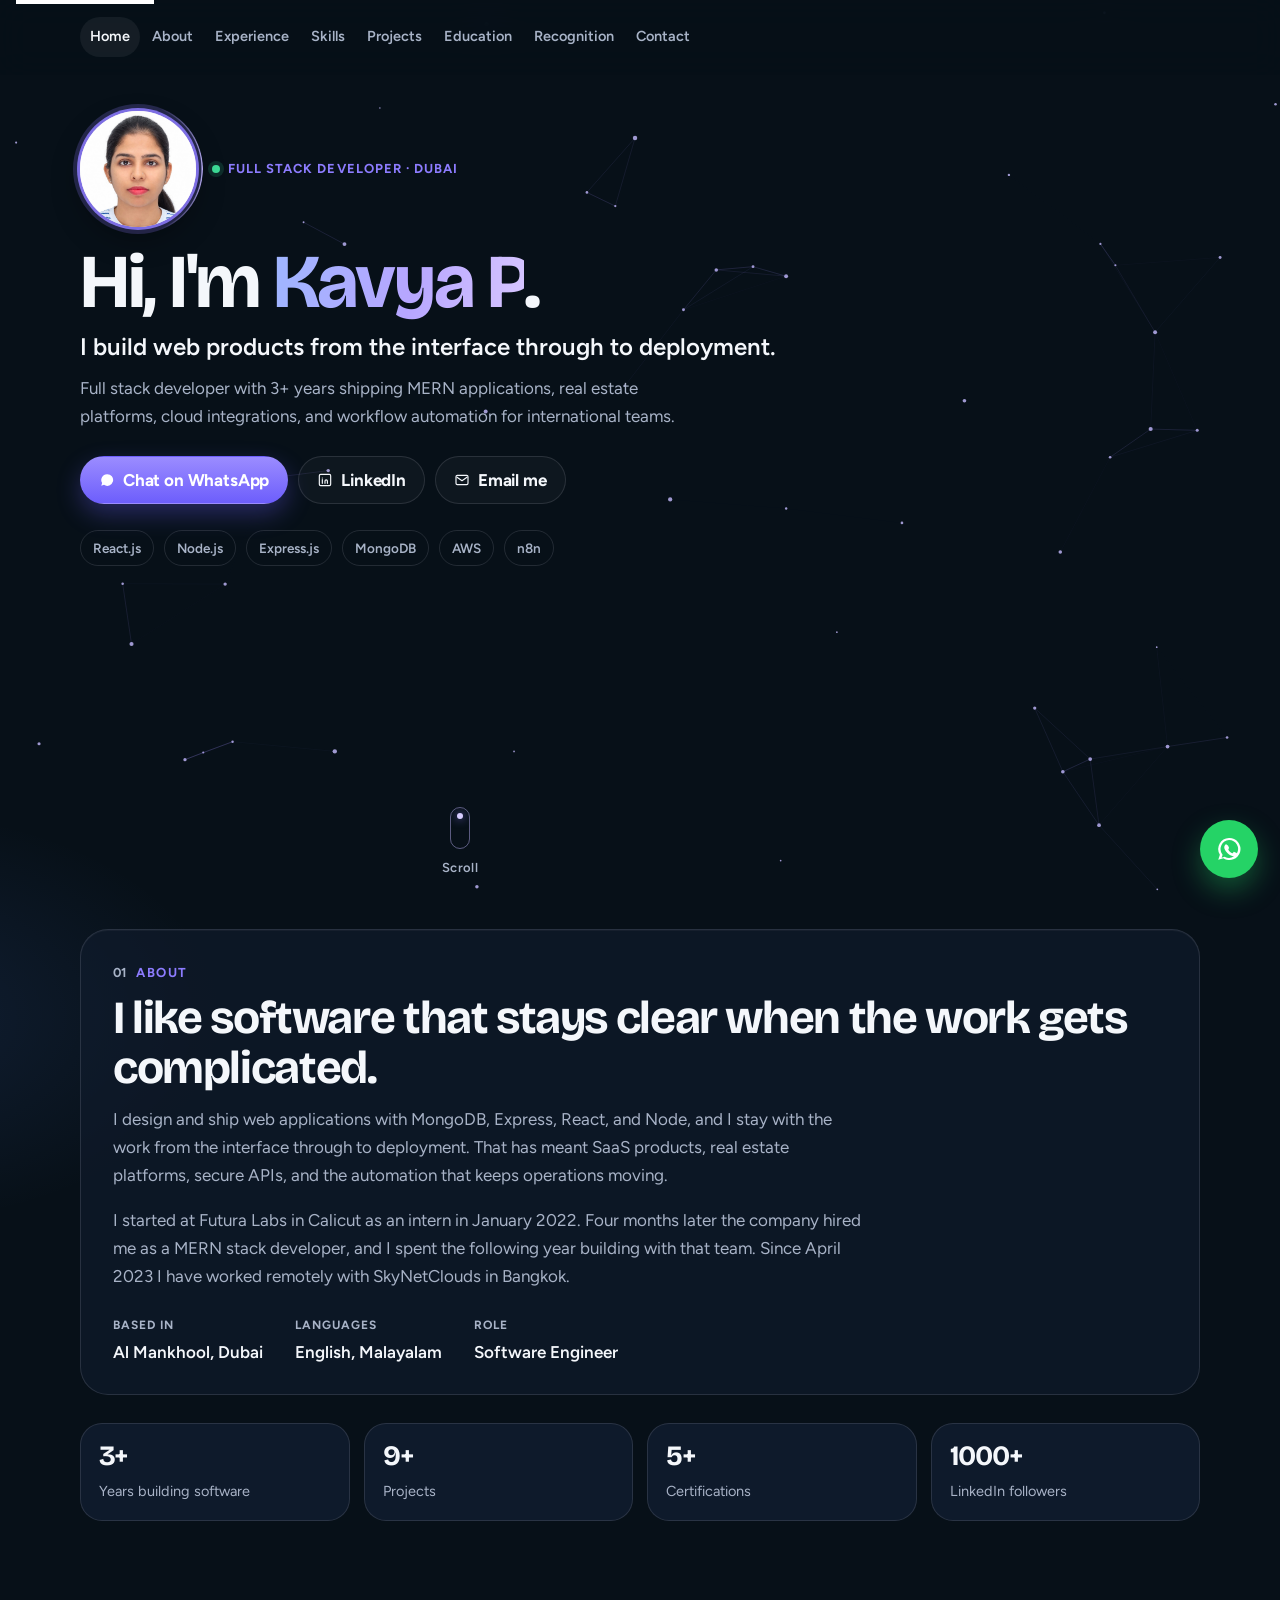
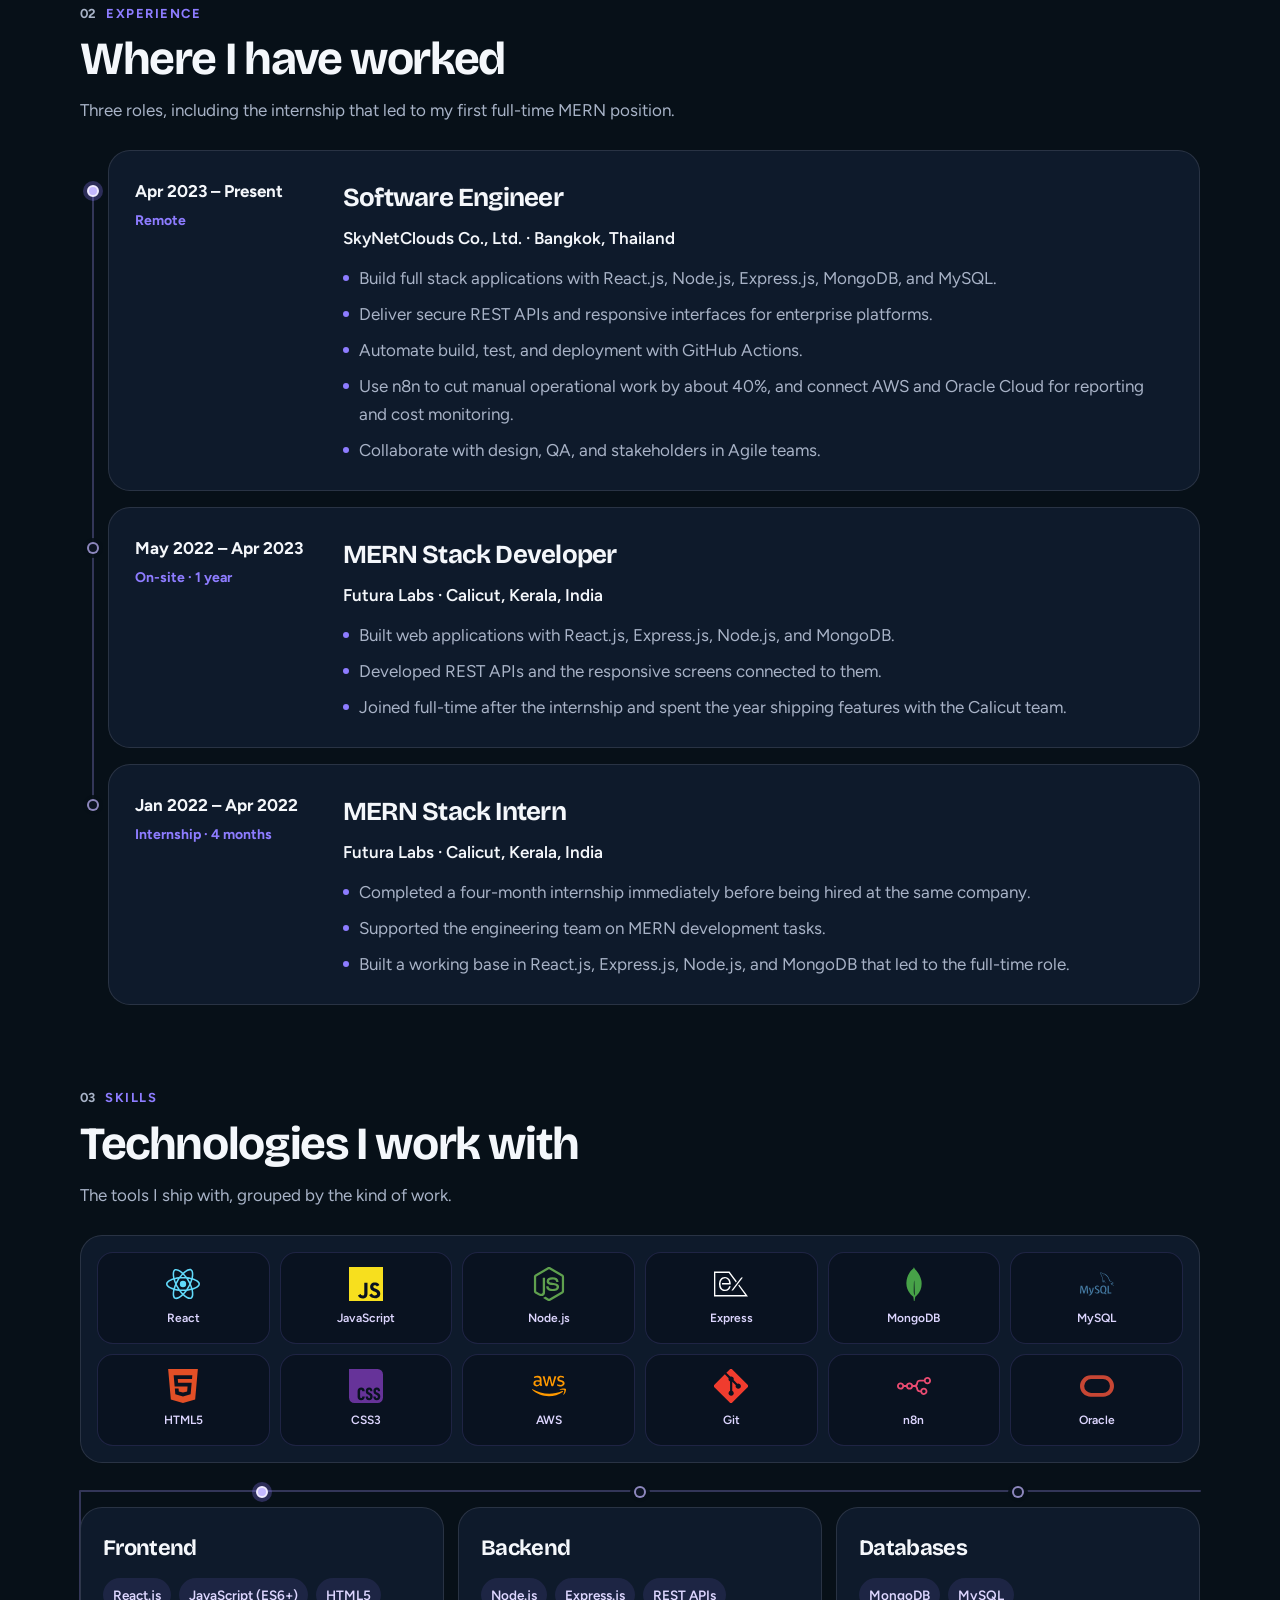
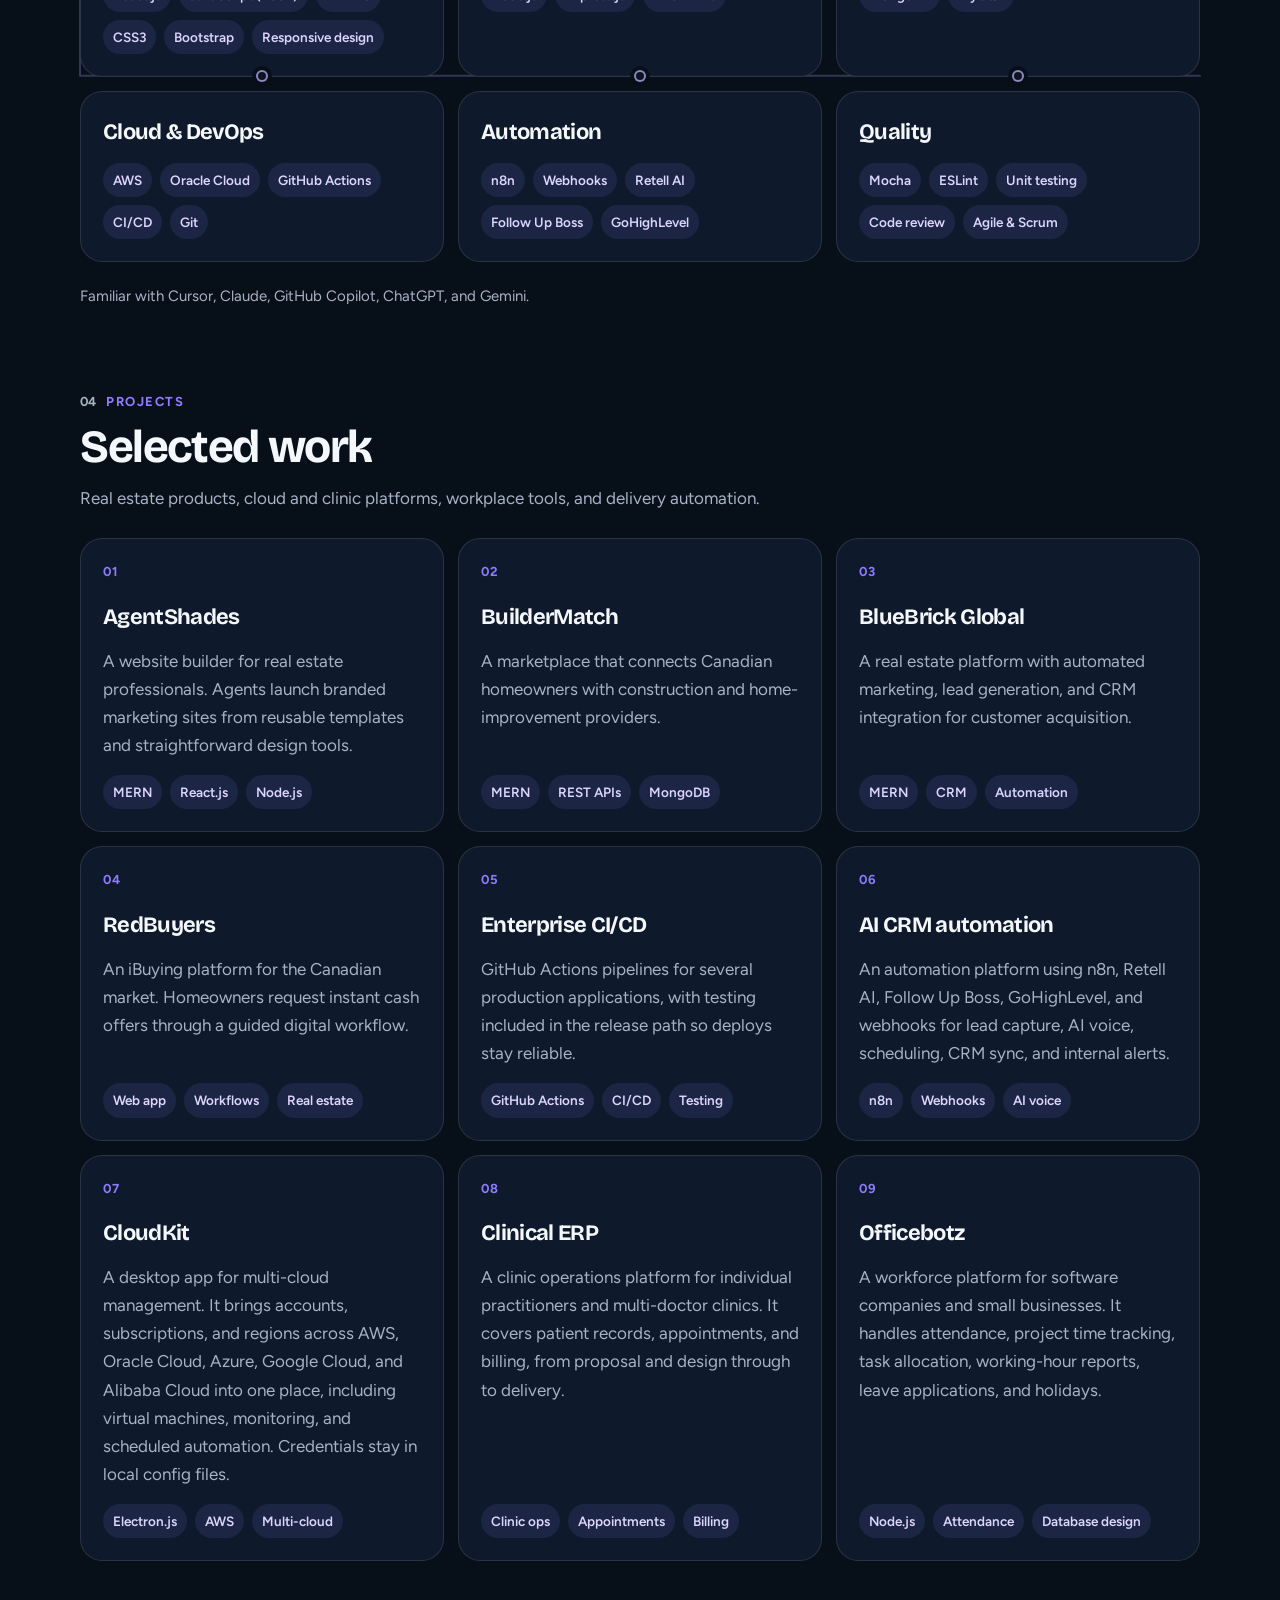
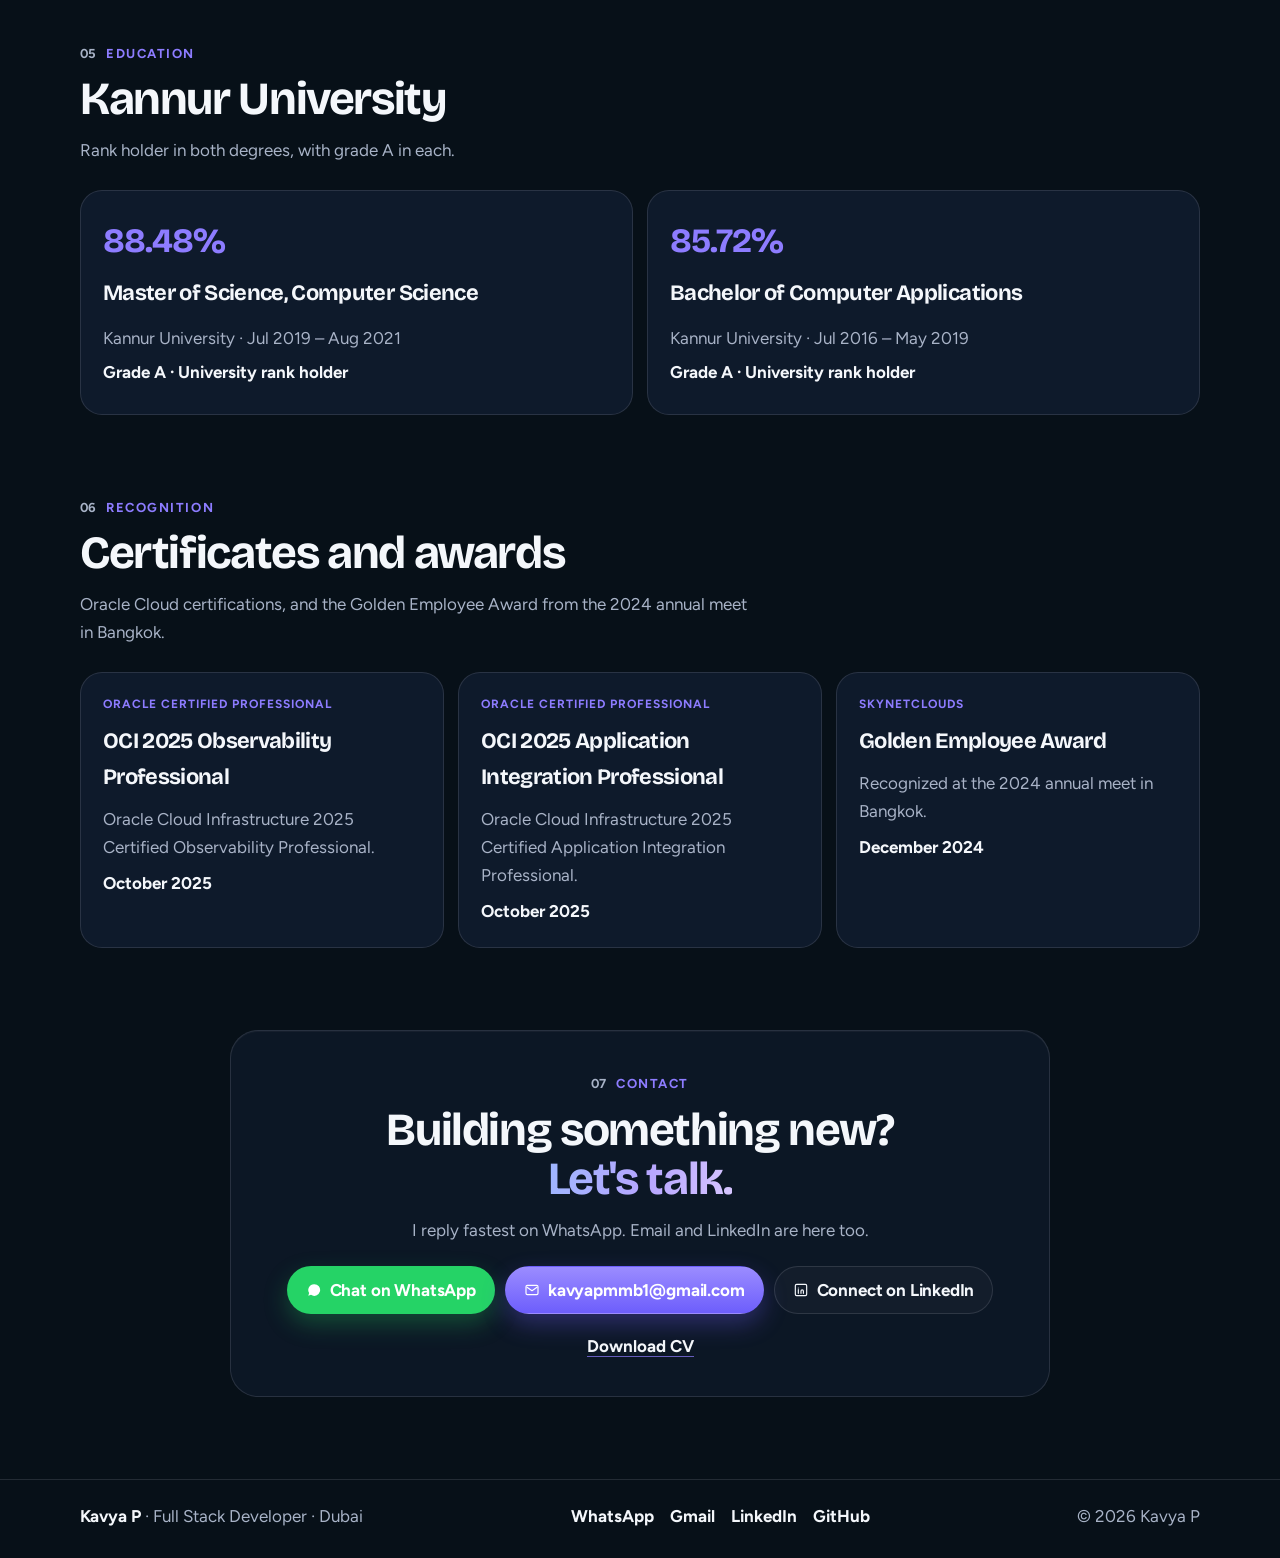
==== commit 1f6ed255: "Open a ready email draft the same way WhatsApp opens a chat." ====
--- a/index.html
+++ b/index.html
@@ -178,7 +178,7 @@
             <svg viewBox="0 0 24 24" aria-hidden="true"><rect x="3.5" y="3.5" width="17" height="17" rx="2" fill="none" stroke="currentColor" stroke-width="1.75"/><circle cx="8" cy="9" r="0.9" fill="currentColor"/><path d="M8 11.5V17M12 17v-3.4a1.8 1.8 0 0 1 3.6 0V17" fill="none" stroke="currentColor" stroke-width="1.75" stroke-linecap="round"/></svg>
             LinkedIn
           </a>
-          <a class="btn btn-ghost" href="https://mail.google.com/mail/?view=cm&amp;fs=1&amp;to=kavyapmmb1@gmail.com&amp;su=Hello%20from%20your%20portfolio&amp;body=Hi%20Kavya%2C%0A%0AI%20visited%20your%20portfolio%20and%20would%20like%20to%20get%20in%20touch." target="_blank" rel="noopener noreferrer">
+          <a class="btn btn-ghost" data-email href="mailto:kavyapmmb1@gmail.com?subject=Hello%20from%20your%20portfolio&amp;body=Hi%20Kavya%2C%0A%0AI%20visited%20your%20portfolio%20and%20would%20like%20to%20get%20in%20touch.">
             <svg viewBox="0 0 24 24" aria-hidden="true"><rect x="3" y="5" width="18" height="14" rx="2" fill="none" stroke="currentColor" stroke-width="1.75"/><path d="M4 7.5 12 13l8-5.5" fill="none" stroke="currentColor" stroke-width="1.75" stroke-linejoin="round"/></svg>
             Email me
           </a>
@@ -586,7 +586,7 @@
             <svg viewBox="0 0 24 24" aria-hidden="true"><path fill="currentColor" d="M12 3.2A8.8 8.8 0 0 0 4.7 16.6L3.4 20.6l4.1-1.3A8.8 8.8 0 1 0 12 3.2zm-2.2 4.9c-.2 0-.5.1-.7.4-.3.3-.9.9-.9 2.1s.9 2.4 1 2.6c.2.2 1.8 2.8 4.4 3.8 2.1.8 2.6.7 3 .6.5-.1 1.4-.6 1.6-1.2.2-.6.2-1.1.1-1.2-.1-.1-.3-.2-.6-.3l-1.5-.7c-.2-.1-.4 0-.6.2l-.6.7c-.1.2-.3.2-.5.1-1-.4-1.8-1.1-2.4-1.8-.4-.5-.8-1.1-.6-1.5l.5-.6c.1-.2.1-.3 0-.5l-.7-1.6c-.2-.4-.4-.4-.6-.4z"/></svg>
             Chat on WhatsApp
           </a>
-          <a class="btn btn-primary" href="https://mail.google.com/mail/?view=cm&amp;fs=1&amp;to=kavyapmmb1@gmail.com&amp;su=Hello%20from%20your%20portfolio&amp;body=Hi%20Kavya%2C%0A%0AI%20visited%20your%20portfolio%20and%20would%20like%20to%20get%20in%20touch." target="_blank" rel="noopener noreferrer">
+          <a class="btn btn-primary" data-email href="mailto:kavyapmmb1@gmail.com?subject=Hello%20from%20your%20portfolio&amp;body=Hi%20Kavya%2C%0A%0AI%20visited%20your%20portfolio%20and%20would%20like%20to%20get%20in%20touch.">
             <svg viewBox="0 0 24 24" aria-hidden="true"><rect x="3" y="5" width="18" height="14" rx="2" fill="none" stroke="currentColor" stroke-width="1.75"/><path d="M4 7.5 12 13l8-5.5" fill="none" stroke="currentColor" stroke-width="1.75" stroke-linejoin="round"/></svg>
             kavyapmmb1@gmail.com
           </a>
@@ -605,7 +605,7 @@
       <p><strong>Kavya P</strong> · Full Stack Developer · Dubai</p>
       <p class="footer-links">
         <a href="https://wa.me/918606932231?text=Hi%20Kavya%2C%20I%20visited%20your%20portfolio%20and%20would%20like%20to%20get%20in%20touch." target="_blank" rel="noopener noreferrer">WhatsApp</a>
-        <a href="https://mail.google.com/mail/?view=cm&amp;fs=1&amp;to=kavyapmmb1@gmail.com&amp;su=Hello%20from%20your%20portfolio&amp;body=Hi%20Kavya%2C%0A%0AI%20visited%20your%20portfolio%20and%20would%20like%20to%20get%20in%20touch." target="_blank" rel="noopener noreferrer">Gmail</a>
+        <a data-email href="mailto:kavyapmmb1@gmail.com?subject=Hello%20from%20your%20portfolio&amp;body=Hi%20Kavya%2C%0A%0AI%20visited%20your%20portfolio%20and%20would%20like%20to%20get%20in%20touch.">Gmail</a>
         <a href="https://www.linkedin.com/in/kavya-p-442091219" target="_blank" rel="me noopener noreferrer">LinkedIn</a>
         <a href="https://github.com/KavyaPMMB" target="_blank" rel="me noopener noreferrer">GitHub</a>
       </p>
